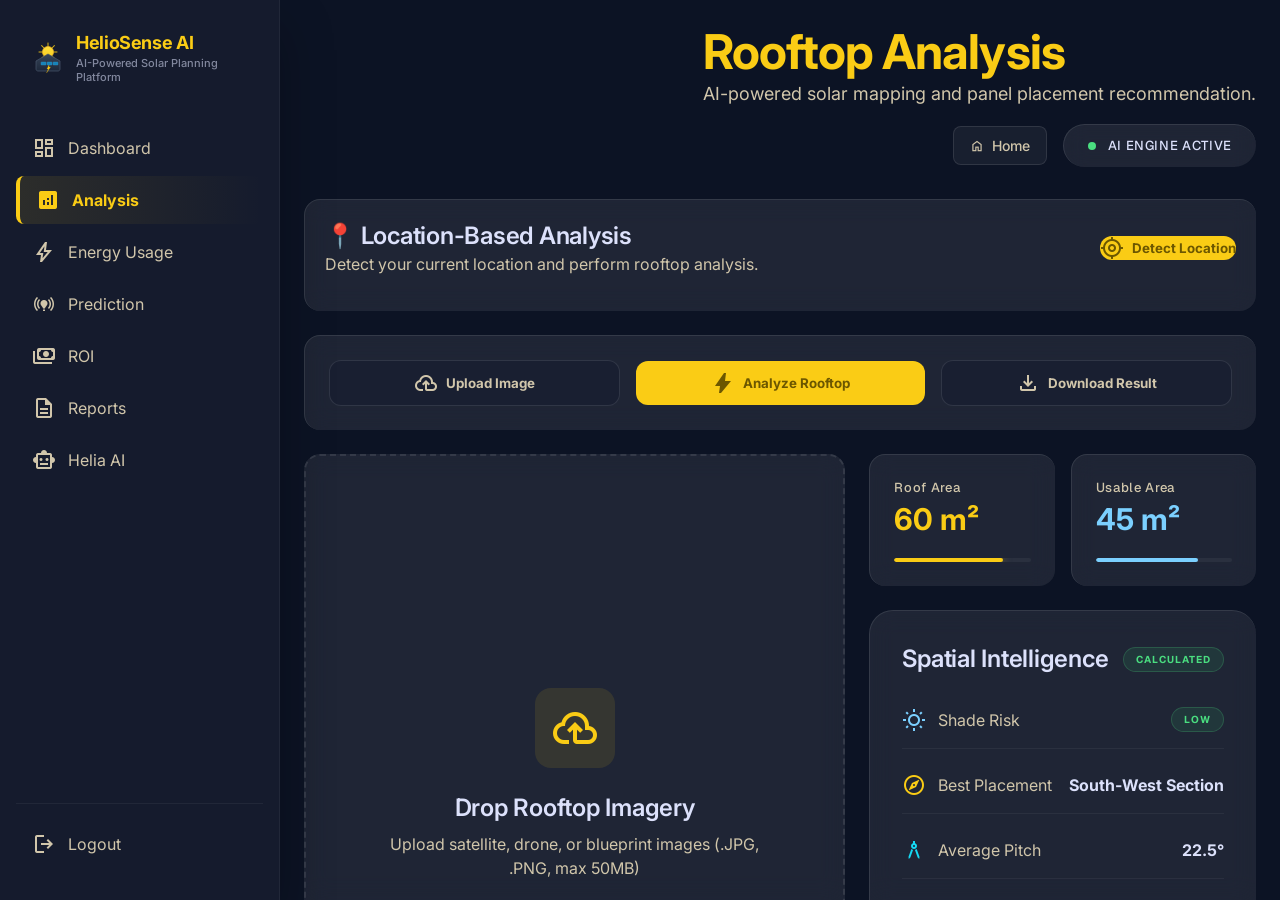
==== Front end final/analysis.html @ b8f33eeb "Fresh deployment" ====
<!DOCTYPE html>
<html lang="en">
<head>
<meta charset="utf-8"/>
<meta name="viewport" content="width=device-width, initial-scale=1.0"/>
<title>Analysis | HelioSense AI</title>
<link href="https://fonts.googleapis.com/css2?family=Inter:wght@400;500;600;700&family=Geist:wght@400;500&display=swap" rel="stylesheet"/>
<link href="https://fonts.googleapis.com/css2?family=Material+Symbols+Outlined:wght,FILL@100..700,0..1&display=swap" rel="stylesheet"/>
<link rel="stylesheet" href="css/style.css"/>
</head>
<body class="app-body">

<aside class="sidebar">
<a class="logo logo--sm sidebar__brand" href="/" style="margin-bottom:40px;padding:0 16px">
<img class="logo__icon" src="assets/logo.svg" alt="" width="32" height="32"/>
<div class="logo__text">
<span class="logo__title">HelioSense AI</span>
<span class="logo__tagline">AI-Powered Solar Planning Platform</span>
</div>
</a>
<nav class="sidebar__nav">
<a class="nav-item" href="/dashboard">
<span class="material-symbols-outlined">dashboard</span>
Dashboard
</a>
<a class="nav-item nav-item--active" href="/analysis">
<span class="material-symbols-outlined icon-filled">analytics</span>
Analysis
</a>
<a class="nav-item" href="/energy">
<span class="material-symbols-outlined">bolt</span>
Energy Usage
</a>
<a class="nav-item" href="/prediction">
<span class="material-symbols-outlined">online_prediction</span>
Prediction
</a>
<a class="nav-item" href="/roi">
<span class="material-symbols-outlined">payments</span>
ROI
</a>
<a class="nav-item" href="/reports">
<span class="material-symbols-outlined">description</span>
Reports
</a>
<a class="nav-item" href="/chatbot">
<span class="material-symbols-outlined">smart_toy</span>
Helia AI
</a>
</nav>
<div class="sidebar__footer">
<a class="nav-item" href="/login">
<span class="material-symbols-outlined">logout</span>
Logout
</a>
</div>
</aside>

<div class="app-main">
<main class="page-content page-content--no-header">
<header class="page-header">
<div>
<h2 class="text-display text-accent">Rooftop Analysis</h2>
<p class="text-body-lg text-muted">AI-powered solar mapping and panel placement recommendation.</p>
</div>
<div class="page-header__actions">
<a class="btn-home" href="/">
<span class="material-symbols-outlined icon-sm">home</span>
Home
</a>
<div class="live-badge glass-panel">
<span class="status-dot"></span>
<span class="text-label text-uppercase">AI Engine Active</span>
</div>
</div>
</header>
<div class="card glass-panel mb-6" style="padding:20px;">
    <div class="flex justify-between items-center">
        <div>
            <h3 class="text-headline">📍 Location-Based Analysis</h3>
            <p class="text-muted">
                Detect your current location and perform rooftop analysis.
            </p>
        </div>

        <button class="btn btn--primary" onclick="getLocation()">
            <span class="material-symbols-outlined">my_location</span>
            Detect Location
        </button>
    </div>

    <div id="locationResult" style="margin-top:15px;"></div>
</div>
<section class="action-bar glass-panel mb-6">
<button class="btn btn--outline btn--md flex-1" id="upload-btn" type="button">
<span class="material-symbols-outlined">cloud_upload</span>
Upload Image
</button>
<button class="btn btn--primary btn--md flex-1 solar-glow" id="analyze-btn" type="button">
<span class="material-symbols-outlined icon-filled">bolt</span>
Analyze Rooftop
</button>
<button class="btn btn--outline btn--md flex-1" id="download-btn" type="button">
<span class="material-symbols-outlined">download</span>
Download Result
</button>
<input class="hidden" id="file-input" type="file" accept="image/*"/>
</section>

<div class="analysis-layout">
<div class="flex flex-col gap-6">
<div class="drop-zone glass-panel flex-1" id="drop-zone">
<div class="drop-zone__overlay"></div>
<div class="relative z-10 flex flex-col items-center text-center">
<div class="upload-icon">
<span class="material-symbols-outlined" style="font-size:48px">cloud_upload</span>
</div>
<h3 class="text-headline mb-2">Drop Rooftop Imagery</h3>
<p class="text-muted mb-8 max-w-sm">Upload satellite, drone, or blueprint images (.JPG, .PNG, max 50MB)</p>
<p class="text-muted text-sm" id="file-name">No file selected</p>
</div>
<div class="drop-zone__line"></div>
</div>
</div>

<div class="flex flex-col gap-6">
<div class="grid-2">
<div class="card glass-panel">
<p class="text-label text-muted mb-1">Roof Area</p>
<h4 class="text-3xl text-bold text-accent">60 m²</h4>
<div class="progress progress--thin mt-4"><div class="progress__fill progress__fill--accent w-80"></div></div>
</div>
<div class="card glass-panel">
<p class="text-label text-muted mb-1">Usable Area</p>
<h4 class="text-3xl text-bold text-secondary">45 m²</h4>
<div class="progress progress--thin mt-4"><div class="progress__fill progress__fill--secondary w-75"></div></div>
</div>
</div>

<div class="card card--lg glass-panel flex-1">
<div class="flex justify-between items-center mb-8">
<h3 class="text-headline">Spatial Intelligence</h3>
<span class="badge badge--success">Calculated</span>
</div>
<div class="space-y-6">
<div class="detail-row">
<div class="detail-row__left"><span class="material-symbols-outlined text-secondary">wb_sunny</span> Shade Risk</div>
<span class="badge badge--success">LOW</span>
</div>
<div class="detail-row">
<div class="detail-row__left"><span class="material-symbols-outlined text-accent">explore</span> Best Placement</div>
<span class="text-bold">South-West Section</span>
</div>
<div class="detail-row">
<div class="detail-row__left"><span class="material-symbols-outlined text-tertiary-bright">architecture</span> Average Pitch</div>
<span class="text-bold">22.5°</span>
</div>
<div class="detail-row">
<div class="detail-row__left"><span class="material-symbols-outlined text-error">warning</span> Obstructions</div>
<span class="text-bold">2 (Vents)</span>
</div>
</div>
<div class="heatmap mt-8">
<img alt="Rooftop heatmap" src="https://lh3.googleusercontent.com/aida-public/[base64]"/>
<div class="map-gradient absolute inset-0"></div>
<div class="heatmap__label">
<span class="material-symbols-outlined text-accent icon-sm icon-filled">location_on</span>
<span class="text-label text-white">Heatmap View</span>
</div>
</div>
</div>
</div>
</div>

<footer class="app-footer mt-12">
<div class="footer-inner" style="justify-content:flex-start;padding-left:0">
<p class="text-label text-muted">© 2024 HelioSense AI — Final Year Project</p>
</div>
</footer>
</main>
</div>

<script>
(function () {
  var dropZone = document.getElementById('drop-zone');
  var fileInput = document.getElementById('file-input');
  var fileName = document.getElementById('file-name');
  var analyzeBtn = document.getElementById('analyze-btn');
  var downloadBtn = document.getElementById('download-btn');

  function handleFile(file) {
    if (file) fileName.textContent = file.name;
  }

  document.getElementById('upload-btn').addEventListener('click', function () { fileInput.click(); });
  fileInput.addEventListener('change', function (e) { handleFile(e.target.files[0]); });
  dropZone.addEventListener('click', function () { fileInput.click(); });
  dropZone.addEventListener('dragover', function (e) {
    e.preventDefault();
    dropZone.classList.add('drop-zone--active');
  });
  dropZone.addEventListener('dragleave', function () { dropZone.classList.remove('drop-zone--active'); });
  dropZone.addEventListener('drop', function (e) {
    e.preventDefault();
    dropZone.classList.remove('drop-zone--active');
    if (e.dataTransfer.files[0]) {
      fileInput.files = e.dataTransfer.files;
      handleFile(e.dataTransfer.files[0]);
    }
  });

  analyzeBtn.addEventListener('click', function () {
    var orig = analyzeBtn.innerHTML;
    analyzeBtn.innerHTML = '<span class="material-symbols-outlined animate-spin">progress_activity</span> Processing...';
    analyzeBtn.disabled = true;
    setTimeout(function () {
      analyzeBtn.innerHTML = orig;
      analyzeBtn.disabled = false;
    }, 2000);
  });

  downloadBtn.addEventListener('click', function () {
    var content = 'HelioSense AI — Rooftop Analysis Result\n\nRoof Area: 60 m²\nUsable Area: 45 m²\nShade Risk: LOW\nBest Placement: South-West\nAverage Pitch: 22.5°\nObstructions: 2 (Vents)\nSuitability Score: 88%';
    var a = document.createElement('a');
    a.href = URL.createObjectURL(new Blob([content], { type: 'text/plain' }));
    a.download = 'heliosense-analysis-result.txt';
    a.click();
  });
window.getLocation = function () {

    if (navigator.geolocation) {

        navigator.geolocation.getCurrentPosition(

            function (position) {

                document.getElementById("locationResult").innerHTML = `
                    <div class="glass-panel" style="padding:15px;">
                        <strong>Location Detected</strong><br><br>

                        Latitude:
                        ${position.coords.latitude}<br>

                        Longitude:
                        ${position.coords.longitude}<br><br>

                        ✅ Ready for Rooftop Analysis
                    </div>
                `;

            },

            function () {

                document.getElementById("locationResult").innerHTML = `
                    <div class="glass-panel" style="padding:15px;">
                        ❌ Location permission denied.
                    </div>
                `;

            }

        );

    } else {

        alert("Geolocation is not supported by this browser.");

    }

};
})();
</script>
</body>
</html>
---- Front end final/css/style.css ----
/* ============================================
   Heliosense AI — Global Styles
   ============================================ */

*, *::before, *::after {
  box-sizing: border-box;
  margin: 0;
  padding: 0;
}

:root {
  --color-primary: #ffecb9;
  --color-primary-container: #facc15;
  --color-on-primary: #3c2f00;
  --color-on-primary-container: #6c5700;

  --color-secondary: #7bd0ff;
  --color-secondary-container: #00a6e0;
  --color-on-secondary: #00354a;

  --color-tertiary: #c7f5ff;
  --color-tertiary-container: #33e4ff;
  --color-tertiary-fixed-dim: #15daf4;
  --color-on-tertiary: #00363e;

  --color-background: #0c1324;
  --color-surface: #0c1324;
  --color-surface-dim: #0c1324;
  --color-surface-container-low: #151b2d;
  --color-surface-container: #191f31;
  --color-surface-container-high: #23293c;
  --color-surface-container-highest: #2e3447;
  --color-surface-container-lowest: #070d1f;

  --color-on-surface: #dce1fb;
  --color-on-surface-variant: #d1c6ab;
  --color-on-background: #dce1fb;

  --color-error: #ffb4ab;
  --color-green: #4ade80;

  --gutter: 24px;
  --container-max: 1440px;
  --margin-mobile: 16px;
  --stack-sm: 8px;
  --stack-md: 16px;
  --stack-lg: 32px;

  --sidebar-width: 280px;
  --header-height: 80px;

  --font-sans: 'Inter', sans-serif;
  --font-mono: 'Geist', sans-serif;

  --radius-sm: 0.5rem;
  --radius-md: 0.75rem;
  --radius-lg: 1rem;
  --radius-xl: 1.5rem;
  --radius-full: 9999px;

  --transition: 0.2s ease;
}

html {
  scroll-behavior: smooth;
}

body {
  background-color: #020617;
  color: var(--color-on-surface);
  font-family: var(--font-sans);
  font-size: 16px;
  line-height: 1.5;
  overflow-x: hidden;
}

body.app-body {
  overflow: hidden;
  height: 100vh;
  display: flex;
}

::selection {
  background: var(--color-primary-container);
  color: var(--color-on-primary-container);
}

::-webkit-scrollbar { width: 6px; }
::-webkit-scrollbar-track { background: transparent; }
::-webkit-scrollbar-thumb {
  background: rgba(255, 255, 255, 0.1);
  border-radius: 10px;
}

img {
  max-width: 100%;
  display: block;
}

a {
  color: inherit;
  text-decoration: none;
}

button, input {
  font-family: inherit;
  border: none;
  outline: none;
}

ul { list-style: none; }

/* ---- Typography ---- */

.text-display {
  font-size: 32px;
  line-height: 40px;
  letter-spacing: -0.02em;
  font-weight: 700;
}

.text-headline {
  font-size: 24px;
  line-height: 32px;
  letter-spacing: -0.01em;
  font-weight: 600;
}

.text-body-lg {
  font-size: 18px;
  line-height: 28px;
  font-weight: 400;
}

.text-body {
  font-size: 16px;
  line-height: 24px;
  font-weight: 400;
}

.text-label {
  font-family: var(--font-mono);
  font-size: 13px;
  line-height: 18px;
  letter-spacing: 0.05em;
  font-weight: 500;
}

.text-mono {
  font-family: var(--font-mono);
  font-size: 14px;
  line-height: 20px;
}

.text-stat {
  font-size: 32px;
  font-weight: 700;
}

.text-muted { color: var(--color-on-surface-variant); }
.text-primary { color: var(--color-primary); }
.text-accent { color: var(--color-primary-container); }
.text-secondary { color: var(--color-secondary); }
.text-tertiary { color: var(--color-tertiary); }
.text-tertiary-bright { color: var(--color-tertiary-fixed-dim); }
.text-error { color: var(--color-error); }
.text-green { color: var(--color-green); }
.text-white { color: #fff; }

.text-uppercase { text-transform: uppercase; }
.text-center { text-align: center; }
.text-bold { font-weight: 700; }
.text-semibold { font-weight: 600; }
.text-italic { font-style: italic; }

@media (min-width: 768px) {
  .text-display {
    font-size: 48px;
    line-height: 56px;
  }
}

/* ---- Layout ---- */

.container {
  max-width: var(--container-max);
  margin: 0 auto;
  padding-left: var(--gutter);
  padding-right: var(--gutter);
}

.section-padding {
  padding-top: 96px;
  padding-bottom: 96px;
}

.flex { display: flex; }
.flex-col { flex-direction: column; }
.flex-wrap { flex-wrap: wrap; }
.flex-1 { flex: 1; }
.flex-shrink-0 { flex-shrink: 0; }
.items-center { align-items: center; }
.items-end { align-items: flex-end; }
.items-start { align-items: flex-start; }
.justify-center { justify-content: center; }
.justify-between { justify-content: space-between; }
.gap-1 { gap: 4px; }
.gap-2 { gap: 8px; }
.gap-3 { gap: 12px; }
.gap-4 { gap: 16px; }
.gap-6 { gap: 24px; }
.gap-8 { gap: 32px; }

.grid { display: grid; }
.grid-12 {
  display: grid;
  grid-template-columns: repeat(12, 1fr);
  gap: 24px;
}

.col-12 { grid-column: span 12; }
.col-4 { grid-column: span 4; }
.col-8 { grid-column: span 8; }

.stats-grid {
  display: grid;
  grid-template-columns: 1fr;
  gap: var(--gutter);
}

.bento-grid {
  display: grid;
  grid-template-columns: 1fr;
  gap: 24px;
}

.bento-grid--features {
  height: auto;
}

@media (min-width: 768px) {
  .stats-grid { grid-template-columns: repeat(2, 1fr); }
  .bento-grid--features { grid-template-columns: repeat(12, 1fr); height: 600px; }
  .bento-span-8 { grid-column: span 8; }
  .bento-span-4 { grid-column: span 4; }
  .steps-grid { grid-template-columns: repeat(3, 1fr); }
  .benefits-grid { grid-template-columns: repeat(2, 1fr); }
  .hero-grid { grid-template-columns: repeat(2, 1fr); }
  .nav-links { display: flex; }
  .btn-login { display: block; }
  .footer-inner { flex-direction: row; }
  .footer-brand { align-items: flex-start; text-align: left; }
  .footer-social { justify-content: flex-end; }
  .footer-copy { text-align: right; }
  .hero-actions { flex-direction: row; }
  .cta-actions { flex-direction: row; }
  .page-header { flex-direction: row; align-items: flex-end; }
  .report-card { flex-direction: row; align-items: center; }
  .report-actions { width: auto; }
  .featured-grid { grid-template-columns: repeat(3, 1fr); }
  .featured-main { grid-column: span 2; }
  .chart-row { flex-direction: row; }
  .prediction-header { flex-direction: row; align-items: center; }
}

@media (min-width: 1024px) {
  .stats-grid { grid-template-columns: repeat(4, 1fr); }
  .col-lg-7 { grid-column: span 7; }
  .col-lg-5 { grid-column: span 5; }
  .col-lg-8 { grid-column: span 8; }
  .col-lg-4 { grid-column: span 4; }
  .dashboard-bento { grid-template-columns: repeat(3, 1fr); }
  .dashboard-chart { grid-column: span 2; }
  .prediction-col-4 { grid-column: span 4; }
  .prediction-col-8 { grid-column: span 8; }
}

.hidden-mobile { display: none; }
@media (min-width: 768px) {
  .hidden-mobile { display: flex; }
  .hidden-desktop { display: none; }
}

/* ---- Glass & Effects ---- */

.glass-card {
  background: rgba(255, 255, 255, 0.08);
  backdrop-filter: blur(12px);
  -webkit-backdrop-filter: blur(12px);
  border: 1px solid rgba(255, 255, 255, 0.08);
  border-top-color: rgba(255, 255, 255, 0.12);
  border-left-color: rgba(255, 255, 255, 0.12);
  box-shadow: 0 24px 64px rgba(0, 0, 0, 0.16);
  border-radius: 18px;
}

.glass-card--light {
  background: rgba(255, 255, 255, 0.04);
}

.glass-card--hover:hover {
  background: rgba(255, 255, 255, 0.12);
  border-color: rgba(250, 204, 21, 0.3);
  transform: translateY(-2px);
}

.glass-panel {
  background: rgba(255, 255, 255, 0.08);
  backdrop-filter: blur(12px);
  -webkit-backdrop-filter: blur(12px);
  border-top: 1px solid rgba(255, 255, 255, 0.1);
  border-left: 1px solid rgba(255, 255, 255, 0.1);
}

.solar-glow:hover,
.solar-shimmer:hover {
  box-shadow: 0 0 25px rgba(250, 204, 21, 0.3);
}

.bg-mesh {
  background:
    radial-gradient(circle at 50% -20%, rgba(250, 204, 21, 0.15) 0%, transparent 50%),
    radial-gradient(circle at 0% 100%, rgba(0, 166, 224, 0.1) 0%, transparent 40%);
}

.map-gradient {
  background: linear-gradient(to top, var(--color-surface) 0%, transparent 100%);
}

.shimmer::after {
  content: '';
  position: absolute;
  top: -50%;
  left: -50%;
  width: 200%;
  height: 200%;
  background: linear-gradient(45deg, transparent, rgba(255,255,255,0.05), transparent);
  transform: rotate(45deg);
  animation: shimmer 4s infinite linear;
}

.shimmer-bg {
  background: linear-gradient(90deg, transparent, rgba(255,255,255,0.05), transparent);
  background-size: 200% 100%;
  animation: diagonal-shimmer 3s infinite linear;
}

.glow-blob {
  position: absolute;
  border-radius: 50%;
  filter: blur(100px);
  pointer-events: none;
}

/* ---- Icons ---- */

.material-symbols-outlined {
  font-variation-settings: 'FILL' 0, 'wght' 400, 'GRAD' 0, 'opsz' 24;
  vertical-align: middle;
}

.icon-filled {
  font-variation-settings: 'FILL' 1, 'wght' 400, 'GRAD' 0, 'opsz' 24;
}

.icon-sm { font-size: 14px; }
.icon-md { font-size: 20px; }
.icon-lg { font-size: 36px; }
.icon-xl { font-size: 48px; }

/* ---- Buttons ---- */

.btn {
  display: inline-flex;
  align-items: center;
  justify-content: center;
  gap: 8px;
  font-weight: 700;
  border-radius: var(--radius-md);
  cursor: pointer;
  transition: transform var(--transition), background var(--transition), opacity var(--transition);
}

.btn:active { transform: scale(0.95); }
.btn:hover { transform: scale(1.05); }

.btn--primary {
  background: var(--color-primary-container);
  color: var(--color-on-primary-container);
}

.btn--primary-dark {
  background: var(--color-primary-container);
  color: var(--color-on-primary);
}

.btn--ghost {
  background: transparent;
  color: var(--color-on-surface);
  border: 1px solid rgba(255, 255, 255, 0.1);
}

.btn--ghost:hover {
  background: rgba(255, 255, 255, 0.1);
  transform: none;
}

.btn--outline {
  background: var(--color-surface-container);
  color: var(--color-on-surface-variant);
  border: 1px solid rgba(255, 255, 255, 0.1);
}

.btn--outline:hover {
  background: rgba(255, 255, 255, 0.05);
  transform: none;
}

.btn--sm { padding: 8px 16px; font-size: 14px; border-radius: var(--radius-sm); }
.btn--md { padding: 10px 24px; }
.btn--lg { padding: 16px 32px; border-radius: var(--radius-md); }
.btn--xl { padding: 20px 40px; border-radius: var(--radius-lg); font-size: 18px; }
.btn--pill { border-radius: var(--radius-full); }
.btn--full { width: 100%; }
.btn--round { border-radius: var(--radius-full); padding: 12px; }

.btn--glass {
  background: rgba(255, 255, 255, 0.1);
  color: var(--color-on-surface);
  border: 1px solid rgba(255, 255, 255, 0.1);
}

.btn--glass:hover {
  background: rgba(255, 255, 255, 0.2);
  transform: none;
}

.btn--dashed {
  border: 1px dashed rgba(255, 255, 255, 0.2);
  color: var(--color-on-surface-variant);
  background: transparent;
}

.btn--dashed:hover {
  border-color: var(--color-primary-container);
  color: var(--color-primary-container);
  transform: none;
}

.btn--icon {
  background: rgba(12, 19, 36, 0.8);
  backdrop-filter: blur(12px);
  color: var(--color-on-surface);
  padding: 12px;
  border-radius: var(--radius-full);
}

.btn--icon:hover { background: rgba(255, 255, 255, 0.1); transform: none; }

/* ---- Forms ---- */

.form-input {
  width: 100%;
  background: transparent;
  border: none;
  color: var(--color-on-surface);
  padding: 12px 16px;
}

.form-input::placeholder { color: var(--color-on-surface-variant); }

.form-field {
  display: flex;
  flex-direction: column;
  gap: 8px;
}

.form-group {
  background: var(--color-surface-container-highest);
  border: 1px solid rgba(255, 255, 255, 0.1);
  border-radius: var(--radius-lg);
  padding: 8px;
  display: flex;
  align-items: center;
  gap: 8px;
}

.form-group--focus {
  border-color: rgba(250, 204, 21, 0.5);
  background: rgba(255, 255, 255, 0.1);
}

.search-bar {
  display: flex;
  align-items: center;
  gap: 16px;
}

.search-input {
  background: transparent;
  border: none;
  color: var(--color-on-surface);
  width: 256px;
}

.search-input::placeholder { color: rgba(209, 198, 171, 0.5); }

.search-box {
  position: relative;
}

.search-box .material-symbols-outlined {
  position: absolute;
  left: 12px;
  top: 50%;
  transform: translateY(-50%);
  color: var(--color-on-surface-variant);
}

.search-box .form-input {
  background: var(--color-surface-container);
  border: 1px solid rgba(255, 255, 255, 0.1);
  border-radius: var(--radius-md);
  padding: 8px 16px 8px 40px;
}

.search-box .form-input:focus {
  border-color: var(--color-primary-container);
}

.search-pill {
  display: flex;
  align-items: center;
  background: rgba(255, 255, 255, 0.05);
  border: 1px solid rgba(255, 255, 255, 0.1);
  border-radius: var(--radius-full);
  padding: 8px 16px;
  width: 256px;
}

.search-pill .form-input { padding: 0; }

/* ---- Badges ---- */

.badge {
  display: inline-block;
  padding: 2px 8px;
  border-radius: 4px;
  font-family: var(--font-mono);
  font-size: 13px;
}

.badge--accent {
  background: rgba(250, 204, 21, 0.1);
  color: var(--color-primary-container);
}

.badge--secondary {
  background: rgba(123, 208, 255, 0.1);
  color: var(--color-secondary);
}

.badge--success {
  background: rgba(74, 222, 128, 0.1);
  color: var(--color-green);
  border: 1px solid rgba(74, 222, 128, 0.2);
  font-size: 10px;
  text-transform: uppercase;
  font-weight: 700;
  letter-spacing: 0.1em;
  padding: 4px 12px;
  border-radius: var(--radius-full);
}

.badge--warning {
  background: rgba(250, 204, 21, 0.1);
  color: var(--color-primary-container);
  border: 1px solid rgba(250, 204, 21, 0.2);
  font-size: 10px;
  text-transform: uppercase;
  font-weight: 700;
  letter-spacing: 0.1em;
  padding: 4px 12px;
  border-radius: var(--radius-full);
}

.badge--info {
  background: rgba(59, 130, 246, 0.1);
  color: #60a5fa;
  border: 1px solid rgba(59, 130, 246, 0.2);
  font-size: 10px;
  text-transform: uppercase;
  font-weight: 700;
  letter-spacing: 0.1em;
  padding: 4px 12px;
  border-radius: var(--radius-full);
}

.badge--pill {
  display: inline-flex;
  align-items: center;
  gap: 8px;
  padding: 4px 12px;
  border-radius: var(--radius-full);
  background: rgba(250, 204, 21, 0.1);
  border: 1px solid rgba(250, 204, 21, 0.2);
  color: var(--color-primary-container);
  font-size: 13px;
}

.badge--live {
  display: inline-flex;
  align-items: center;
  gap: 8px;
  padding: 8px 16px;
  border-radius: var(--radius-full);
}

.status-dot {
  width: 8px;
  height: 8px;
  border-radius: 50%;
  background: var(--color-green);
  animation: pulse 2s infinite;
}

.status-dot--sm { width: 6px; height: 6px; }

/* ---- Progress ---- */

.progress {
  width: 100%;
  height: 6px;
  background: rgba(255, 255, 255, 0.05);
  border-radius: var(--radius-full);
  overflow: hidden;
}

.progress--thin { height: 4px; }

.progress__fill {
  height: 100%;
  border-radius: var(--radius-full);
}

.progress__fill--accent {
  background: var(--color-primary-container);
  box-shadow: 0 0 8px rgba(250, 204, 21, 0.5);
}

.progress__fill--secondary { background: var(--color-secondary); }
.progress__fill--green { background: var(--color-green); }

/* ---- Cards ---- */

.card {
  border-radius: var(--radius-lg);
  padding: 24px;
}

.card--lg { border-radius: var(--radius-xl); padding: 32px; }
.card--xl { border-radius: var(--radius-xl); padding: 40px; }

.stat-card__icon {
  width: 48px;
  height: 48px;
  border-radius: var(--radius-md);
  display: flex;
  align-items: center;
  justify-content: center;
}

.stat-card__icon--accent { background: rgba(250, 204, 21, 0.1); color: var(--color-primary-container); }
.stat-card__icon--secondary { background: rgba(123, 208, 255, 0.1); color: var(--color-secondary); }
.stat-card__icon--tertiary { background: rgba(51, 228, 255, 0.1); color: var(--color-tertiary-container); }
.stat-card__icon--green { background: rgba(74, 222, 128, 0.1); color: var(--color-green); }

.feature-icon {
  width: 56px;
  height: 56px;
  border-radius: var(--radius-lg);
  display: flex;
  align-items: center;
  justify-content: center;
  margin-bottom: 32px;
}

.feature-icon--accent { background: rgba(250, 204, 21, 0.1); color: var(--color-primary-container); }
.feature-icon--secondary { background: rgba(0, 166, 224, 0.2); color: var(--color-secondary); }
.feature-icon--tertiary { background: rgba(51, 228, 255, 0.1); color: var(--color-tertiary-fixed-dim); }

/* ---- Site Header (Landing) ---- */

.site-header {
  position: fixed;
  top: 0;
  left: 0;
  right: 0;
  z-index: 50;
  height: var(--header-height);
  background: rgba(12, 19, 36, 0.8);
  backdrop-filter: blur(24px);
  -webkit-backdrop-filter: blur(24px);
  border-bottom: 1px solid rgba(255, 255, 255, 0.1);
  box-shadow: 0 1px 3px rgba(0, 0, 0, 0.1);
  transition: background 0.3s, backdrop-filter 0.3s;
}

.site-header--scrolled {
  background: rgba(12, 19, 36, 0.95);
  backdrop-filter: blur(40px);
}

.site-nav {
  display: flex;
  justify-content: space-between;
  align-items: center;
  height: 100%;
  max-width: var(--container-max);
  margin: 0 auto;
  padding: 0 var(--gutter);
}

.nav-brand {
  color: var(--color-primary-container);
  font-weight: 700;
}

.nav-links {
  display: none;
  gap: 24px;
}

.nav-link {
  color: var(--color-on-surface-variant);
  transition: color var(--transition);
}

.nav-link:hover { color: var(--color-on-surface); }

.nav-link--active {
  color: var(--color-primary-container);
  border-bottom: 2px solid var(--color-primary-container);
  padding-bottom: 4px;
}

.nav-actions {
  display: flex;
  align-items: center;
  gap: 16px;
}

.btn-login {
  display: none;
  color: var(--color-on-surface-variant);
  background: none;
  padding: 8px 16px;
  cursor: pointer;
}

.btn-login:hover { color: var(--color-on-surface); }

/* ---- Hero ---- */

.hero {
  position: relative;
  padding: 128px var(--gutter) 80px;
}

@media (min-width: 768px) {
  .hero { padding: 192px var(--gutter) 128px; }
}

.hero-grid {
  display: grid;
  gap: 64px;
  align-items: center;
  max-width: var(--container-max);
  width: 100%;
  margin: 0 auto;
}

.hero-grid > * {
  min-width: 0;
}

.hero-image-wrap {
  position: relative;
}

.hero-image-card {
  border-radius: var(--radius-xl);
  padding: 8px;
  overflow: hidden;
  box-shadow: 0 25px 50px rgba(0, 0, 0, 0.25);
  position: relative;
  z-index: 10;
}

.hero-image-card img {
  width: 100%;
  border-radius: var(--radius-lg);
  object-fit: cover;
}

.hero-metric {
  position: absolute;
  bottom: 24px;
  left: 24px;
  right: 24px;
  max-width: 288px;
  padding: 24px;
  border-radius: var(--radius-lg);
}

@media (min-width: 768px) {
  .hero-metric {
    bottom: 48px;
    left: -48px;
    right: auto;
  }
}

.avatar-stack {
  display: flex;
  margin-left: -12px;
}

.avatar-stack img {
  width: 40px;
  height: 40px;
  border-radius: 50%;
  border: 2px solid var(--color-background);
  margin-left: -12px;
}

/* ---- Features Bento ---- */

.feature-card {
  display: flex;
  flex-direction: column;
  justify-content: space-between;
  overflow: hidden;
  position: relative;
  border-radius: var(--radius-xl);
  padding: 40px;
}

.feature-card__glow {
  position: absolute;
  top: 0;
  right: 0;
  width: 256px;
  height: 256px;
  background: rgba(250, 204, 21, 0.05);
  filter: blur(48px);
  transition: background 0.3s;
}

.feature-card:hover .feature-card__glow {
  background: rgba(250, 204, 21, 0.1);
}

.mini-stats {
  display: grid;
  grid-template-columns: repeat(3, 1fr);
  gap: 16px;
  margin-top: 32px;
}

.mini-stat {
  padding: 16px;
  border-radius: var(--radius-md);
  border-color: rgba(255, 255, 255, 0.05);
}

.chart-mini {
  display: flex;
  align-items: flex-end;
  gap: 4px;
  height: 96px;
}

.chart-mini__bar {
  flex: 1;
  border-radius: 2px 2px 0 0;
  background: rgba(250, 204, 21, 0.2);
}

.chart-mini__bar:nth-child(2) { height: 50%; background: rgba(250, 204, 21, 0.4); }
.chart-mini__bar:nth-child(3) { height: 75%; background: rgba(250, 204, 21, 0.6); }
.chart-mini__bar:nth-child(4) { height: 100%; background: var(--color-primary-container); animation: pulse 2s infinite; }
.chart-mini__bar:nth-child(5) { height: 66%; background: rgba(250, 204, 21, 0.7); }
.chart-mini__bar:nth-child(6) { height: 33%; background: rgba(250, 204, 21, 0.3); }
.chart-mini__bar:nth-child(1) { height: 25%; }

/* ---- Steps ---- */

.steps-section {
  background: rgba(7, 13, 31, 0.5);
  position: relative;
}

.steps-grid {
  display: grid;
  gap: 48px;
  position: relative;
}

.step-card { text-align: center; position: relative; z-index: 10; }

.step-icon {
  width: 80px;
  height: 80px;
  background: var(--color-surface-container-high);
  border-radius: var(--radius-xl);
  display: flex;
  align-items: center;
  justify-content: center;
  margin: 0 auto 32px;
  border: 1px solid rgba(255, 255, 255, 0.1);
  box-shadow: 0 20px 25px rgba(0, 0, 0, 0.15);
  transition: border-color 0.3s;
}

.step-icon--accent:hover { border-color: rgba(250, 204, 21, 0.5); }
.step-icon--secondary:hover { border-color: rgba(123, 208, 255, 0.5); }
.step-icon--tertiary:hover { border-color: rgba(199, 245, 255, 0.5); }

.cta-card {
  margin-top: 80px;
  padding: 48px;
  border-radius: var(--radius-xl);
  text-align: center;
  max-width: 896px;
  margin-left: auto;
  margin-right: auto;
  position: relative;
  overflow: hidden;
}

/* ---- Benefits ---- */

.benefits-grid {
  display: grid;
  gap: 64px;
  align-items: center;
}

.benefit-item {
  display: flex;
  gap: 24px;
}

.benefit-icon {
  flex-shrink: 0;
  width: 48px;
  height: 48px;
  border-radius: var(--radius-md);
  display: flex;
  align-items: center;
  justify-content: center;
}

.benefit-icon--accent { background: rgba(250, 204, 21, 0.1); color: var(--color-primary-container); }
.benefit-icon--secondary { background: rgba(0, 166, 224, 0.1); color: var(--color-secondary); }
.benefit-icon--tertiary { background: rgba(51, 228, 255, 0.1); color: var(--color-tertiary); }

.testimonial-wrap {
  position: relative;
}

.testimonial-frame {
  aspect-ratio: 1;
  border-radius: 4rem;
  padding: 16px;
  transform: rotate(3deg);
  position: relative;
  z-index: 10;
  overflow: hidden;
}

.testimonial-frame img {
  width: 100%;
  height: 100%;
  object-fit: cover;
  border-radius: 3.5rem;
  transform: rotate(-3deg);
  transition: transform 0.7s;
}

.testimonial-frame:hover img { transform: rotate(-3deg) scale(1.1); }

.testimonial-overlay {
  position: absolute;
  inset: 0;
  background: linear-gradient(to top, rgba(12, 19, 36, 0.8), transparent);
}

.testimonial-quote {
  position: absolute;
  bottom: 48px;
  left: 48px;
  right: 48px;
  padding: 24px;
  border-radius: var(--radius-lg);
}

.testimonial-glow {
  position: absolute;
  top: 50%;
  left: 50%;
  transform: translate(-50%, -50%);
  width: 100%;
  height: 100%;
  background: rgba(250, 204, 21, 0.1);
  filter: blur(120px);
  border-radius: 50%;
  z-index: -1;
}

/* ---- Final CTA ---- */

.final-cta {
  border-radius: 3rem;
  padding: 48px;
  text-align: center;
  position: relative;
  overflow: hidden;
}

@media (min-width: 768px) {
  .final-cta { padding: 96px; }
}

.final-cta__bg {
  position: absolute;
  inset: 0;
  opacity: 0.1;
  pointer-events: none;
  background: radial-gradient(circle at top right, #facc15 0%, transparent 50%);
}

.cta-actions {
  display: flex;
  flex-direction: column;
  gap: 24px;
  justify-content: center;
}

/* ---- Footer ---- */

.site-footer,
.app-footer {
  background: var(--color-surface-container-lowest);
  border-top: 1px solid rgba(255, 255, 255, 0.05);
  padding: 48px 0;
}

.footer-inner {
  display: flex;
  flex-direction: column;
  align-items: center;
  gap: 32px;
  max-width: var(--container-max);
  margin: 0 auto;
  padding: 0 var(--gutter);
}

.footer-brand {
  display: flex;
  flex-direction: column;
  align-items: center;
  gap: 16px;
  text-align: center;
}

.footer-links {
  display: flex;
  flex-wrap: wrap;
  justify-content: center;
  gap: 32px;
}

.footer-link {
  color: var(--color-on-surface-variant);
  font-family: var(--font-mono);
  font-size: 13px;
  transition: color var(--transition);
}

.footer-link:hover { color: var(--color-primary-container); }

.footer-social {
  display: flex;
  gap: 16px;
  justify-content: center;
}

.social-btn {
  width: 40px;
  height: 40px;
  border-radius: 50%;
  display: flex;
  align-items: center;
  justify-content: center;
  border: 1px solid rgba(255, 255, 255, 0.1);
  color: var(--color-on-surface-variant);
  transition: color var(--transition), border-color var(--transition);
  cursor: pointer;
}

.social-btn:hover {
  color: var(--color-primary-container);
  border-color: var(--color-primary-container);
}

/* ---- App Shell ---- */

.sidebar {
  position: fixed;
  left: 0;
  top: 0;
  width: var(--sidebar-width);
  height: 100%;
  background: var(--color-surface-container-low);
  border-right: 1px solid rgba(255, 255, 255, 0.05);
  box-shadow: 0 25px 50px rgba(0, 0, 0, 0.25);
  display: flex;
  flex-direction: column;
  padding: 32px 16px;
  z-index: 40;
}

.sidebar__brand {
  margin-bottom: 40px;
  padding: 0 16px;
}

.sidebar__brand p {
  margin-top: 4px;
  opacity: 0.7;
}

.sidebar__cta {
  margin-bottom: 32px;
}

.sidebar__nav {
  flex: 1;
  display: flex;
  flex-direction: column;
  gap: 4px;
  overflow-y: auto;
}

.sidebar__footer {
  margin-top: auto;
  padding-top: 16px;
  border-top: 1px solid rgba(255, 255, 255, 0.05);
}

.nav-item {
  display: flex;
  align-items: center;
  gap: 12px;
  padding: 12px 16px;
  border-radius: var(--radius-sm);
  color: var(--color-on-surface-variant);
  transition: color var(--transition), background var(--transition), transform var(--transition);
}

.nav-item:hover {
  color: var(--color-on-surface);
  background: rgba(255, 255, 255, 0.05);
}

.nav-item--active {
  background: linear-gradient(to right, rgba(250, 204, 21, 0.1), transparent);
  border-left: 4px solid var(--color-primary-container);
  color: var(--color-primary-container);
  font-weight: 700;
}

.app-main {
  flex: 1;
  margin-left: var(--sidebar-width);
  height: 100vh;
  overflow-y: auto;
  background: var(--color-surface-dim);
}

.app-header {
  position: fixed;
  top: 0;
  left: var(--sidebar-width);
  right: 0;
  z-index: 30;
  height: var(--header-height);
  background: rgba(12, 19, 36, 0.8);
  backdrop-filter: blur(24px);
  border-bottom: 1px solid rgba(255, 255, 255, 0.1);
}

.app-header__inner {
  display: flex;
  justify-content: space-between;
  align-items: center;
  height: 100%;
  max-width: var(--container-max);
  margin: 0 auto;
  padding: 0 var(--gutter);
}

.app-header__nav {
  display: none;
  gap: 32px;
  align-items: center;
}

.app-header__nav a {
  color: var(--color-on-surface-variant);
  transition: color var(--transition);
}

.app-header__nav a:hover { color: var(--color-on-surface); }

.header-divider {
  width: 1px;
  height: 24px;
  background: rgba(255, 255, 255, 0.1);
  margin: 0 8px;
}

.user-profile {
  display: flex;
  align-items: center;
  gap: 12px;
}

.user-avatar {
  width: 40px;
  height: 40px;
  border-radius: 50%;
  border: 2px solid rgba(250, 204, 21, 0.3);
  object-fit: cover;
}

.user-avatar--lg {
  width: 48px;
  height: 48px;
  border-color: var(--color-primary-container);
}

.user-role {
  font-size: 10px;
  text-transform: uppercase;
  letter-spacing: 0.1em;
  color: var(--color-on-surface-variant);
}

.page-content {
  margin-top: var(--header-height);
  padding: var(--gutter);
  max-width: var(--container-max);
  margin-left: auto;
  margin-right: auto;
}

.page-content--no-header {
  margin-top: 0;
  padding: var(--gutter);
  max-width: var(--container-max);
  margin-left: auto;
  margin-right: auto;
}

.page-header {
  display: flex;
  flex-direction: column;
  gap: 16px;
  margin-bottom: var(--stack-lg);
}

.page-eyebrow {
  color: var(--color-primary-container);
  letter-spacing: 0.2em;
  text-transform: uppercase;
  display: block;
  margin-bottom: 8px;
}

.page-actions {
  display: flex;
  gap: 16px;
  flex-wrap: wrap;
}

/* ---- Dashboard Charts ---- */

.dashboard-bento {
  display: grid;
  gap: var(--gutter);
}

.chart-card {
  height: 450px;
  display: flex;
  flex-direction: column;
  position: relative;
  overflow: hidden;
}

.chart-legend {
  display: flex;
  gap: 8px;
  align-items: center;
}

.legend-dot {
  width: 12px;
  height: 12px;
  border-radius: 50%;
}

.legend-dot--accent {
  background: var(--color-primary-container);
  box-shadow: 0 0 8px rgba(250, 204, 21, 0.4);
}

.legend-dot--secondary {
  background: var(--color-secondary);
  box-shadow: 0 0 8px rgba(123, 208, 255, 0.4);
}

.chart-bars {
  flex: 1;
  display: flex;
  align-items: flex-end;
  justify-content: space-between;
  gap: 16px;
  padding: 0 8px;
  position: relative;
}

.chart-bar-group {
  flex: 1;
  display: flex;
  flex-direction: column;
  align-items: center;
  gap: 16px;
  z-index: 0;
}

.chart-bar {
  width: 100%;
  border-radius: var(--radius-sm) var(--radius-sm) 0 0;
  cursor: pointer;
  transition: height 1s cubic-bezier(0.34, 1.56, 0.64, 1), transform 0.3s, filter 0.3s;
}

.chart-bar--accent { background: var(--color-primary-container); }
.chart-bar--forecast { background: rgba(123, 208, 255, 0.3); }

.chart-bar:hover {
  transform: scaleX(1.1);
  filter: brightness(1.2);
}

.chart-label {
  font-size: 10px;
  color: var(--color-on-surface-variant);
  font-family: var(--font-mono);
}

.forecast-path {
  stroke-dasharray: 1000;
  stroke-dashoffset: 1000;
  transition: stroke-dashoffset 2s ease-in-out;
}

.forecast-path.active { stroke-dashoffset: 0; }

.metric-fade-item {
  opacity: 0;
  transform: translateY(20px);
  transition: opacity 0.6s ease-out, transform 0.6s ease-out;
}

.metric-fade-item.active {
  opacity: 1;
  transform: translateY(0);
}

.roi-metric {
  display: flex;
  justify-content: space-between;
  align-items: flex-end;
  border-bottom: 1px solid rgba(255, 255, 255, 0.05);
  padding-bottom: 8px;
}

.roi-metric__label {
  font-size: 12px;
  text-transform: uppercase;
  color: var(--color-on-surface-variant);
}

/* ---- Map Card ---- */

.map-card {
  min-height: 400px;
  border-radius: var(--radius-xl);
  overflow: hidden;
  position: relative;
}

.map-card__bg {
  position: absolute;
  inset: 0;
  background-size: cover;
  background-position: center;
}

.map-card__overlay {
  position: absolute;
  inset: 0;
  background: linear-gradient(to top, var(--color-surface-container-lowest), transparent);
  opacity: 0.6;
}

.map-card__badge {
  position: absolute;
  top: 24px;
  left: 24px;
}

.map-card__footer {
  position: absolute;
  bottom: 24px;
  left: 24px;
  right: 24px;
  display: flex;
  justify-content: space-between;
  align-items: flex-end;
}

/* ---- Tips List ---- */

.tip-item {
  display: flex;
  gap: 16px;
  cursor: pointer;
}

.tip-icon {
  width: 40px;
  height: 40px;
  border-radius: 50%;
  flex-shrink: 0;
  display: flex;
  align-items: center;
  justify-content: center;
  transition: background 0.3s, color 0.3s;
}

.tip-icon--secondary {
  background: rgba(123, 208, 255, 0.1);
  color: var(--color-secondary);
}

.tip-item:hover .tip-icon--secondary {
  background: var(--color-secondary);
  color: var(--color-on-secondary);
}

.tip-icon--accent {
  background: rgba(250, 204, 21, 0.1);
  color: var(--color-primary-container);
}

.tip-item:hover .tip-icon--accent {
  background: var(--color-primary-container);
  color: var(--color-on-primary);
}

.tip-icon--tertiary {
  background: rgba(51, 228, 255, 0.1);
  color: var(--color-tertiary-container);
}

.tip-item:hover .tip-icon--tertiary {
  background: var(--color-tertiary-container);
  color: var(--color-on-tertiary);
}

/* ---- Analysis Page ---- */

.drop-zone {
  flex: 1;
  border-radius: var(--radius-lg);
  border: 2px dashed rgba(255, 255, 255, 0.1);
  display: flex;
  flex-direction: column;
  align-items: center;
  justify-content: center;
  padding: 48px;
  cursor: pointer;
  position: relative;
  overflow: hidden;
  transition: all 0.3s;
}

.drop-zone__overlay {
  position: absolute;
  inset: 0;
  background: rgba(250, 204, 21, 0.05);
  opacity: 0;
  transition: opacity 0.3s;
}

.drop-zone:hover .drop-zone__overlay { opacity: 1; }

.drop-zone--active {
  border-color: rgba(250, 204, 21, 0.8);
  background: rgba(250, 204, 21, 0.1);
  animation: pulse-border 2s infinite ease-in-out;
}

.drop-zone__line {
  position: absolute;
  bottom: 0;
  left: 0;
  width: 100%;
  height: 4px;
  background: linear-gradient(to right, transparent, var(--color-primary-container), transparent);
  opacity: 0.3;
}

.upload-icon {
  width: 80px;
  height: 80px;
  border-radius: var(--radius-lg);
  background: rgba(250, 204, 21, 0.1);
  color: var(--color-primary-container);
  display: flex;
  align-items: center;
  justify-content: center;
  margin-bottom: 24px;
  transition: transform 0.3s;
}

.drop-zone:hover .upload-icon { transform: scale(1.1); }

.action-bar {
  border-radius: var(--radius-lg);
  padding: 24px;
  display: flex;
  justify-content: space-between;
  align-items: center;
  flex-wrap: wrap;
  gap: 16px;
}

.source-icon {
  padding: 8px;
  background: rgba(0, 166, 224, 0.2);
  border-radius: var(--radius-sm);
  color: var(--color-secondary);
}

.detail-row {
  display: flex;
  align-items: center;
  justify-content: space-between;
  border-bottom: 1px solid rgba(255, 255, 255, 0.05);
  padding-bottom: 16px;
}

.detail-row:last-child { border-bottom: none; }

.detail-row__left {
  display: flex;
  align-items: center;
  gap: 12px;
  color: var(--color-on-surface-variant);
}

.heatmap {
  position: relative;
  border-radius: var(--radius-md);
  overflow: hidden;
  height: 160px;
  margin-top: 32px;
}

.heatmap img {
  width: 100%;
  height: 100%;
  object-fit: cover;
  transition: transform 0.7s;
}

.heatmap:hover img { transform: scale(1.05); }

.heatmap__label {
  position: absolute;
  bottom: 16px;
  left: 16px;
  display: flex;
  align-items: center;
  gap: 8px;
}

/* ---- Prediction Page ---- */

.prediction-layout {
  display: flex;
  height: 100vh;
  width: 100%;
}

.prediction-main {
  flex: 1;
  height: 100vh;
  overflow-y: auto;
  width: 100%;
}

@media (min-width: 768px) {
  .prediction-main {
    margin-left: var(--sidebar-width);
  }
}

.with-sidebar {
  margin-left: var(--sidebar-width);
  min-height: 100vh;
}

@media (max-width: 767px) {
  .with-sidebar {
    margin-left: 0;
  }

  .sidebar {
    display: none;
  }

  .app-main {
    margin-left: 0;
  }

  .app-header {
    left: 0;
  }
}

.prediction-topbar {
  height: var(--header-height);
  display: flex;
  align-items: center;
  justify-content: space-between;
  padding: 0 var(--gutter);
  position: sticky;
  top: 0;
  background: rgba(12, 19, 36, 0.8);
  backdrop-filter: blur(24px);
  border-bottom: 1px solid rgba(255, 255, 255, 0.1);
  z-index: 30;
}

.prediction-banner {
  position: relative;
  border-radius: var(--radius-lg);
  overflow: hidden;
  aspect-ratio: 21/9;
  display: flex;
  flex-direction: column;
  justify-content: flex-end;
  padding: 32px;
}

@media (min-width: 768px) {
  .prediction-banner { aspect-ratio: 3/1; }
}

.prediction-banner img {
  position: absolute;
  inset: 0;
  width: 100%;
  height: 100%;
  object-fit: cover;
  mix-blend-mode: overlay;
  opacity: 0.4;
  transition: transform 0.7s;
}

.prediction-banner:hover img { transform: scale(1.05); }

.prediction-banner__overlay {
  position: absolute;
  inset: 0;
  background: linear-gradient(to top, var(--color-background), rgba(12, 19, 36, 0.4), transparent);
}

.prediction-banner__content { position: relative; z-index: 10; }

.gauge-wrap {
  display: flex;
  flex-direction: column;
  align-items: center;
  padding: 24px 0;
}

.gauge {
  position: relative;
  width: 160px;
  height: 160px;
  display: flex;
  align-items: center;
  justify-content: center;
}

.gauge svg {
  width: 100%;
  height: 100%;
  transform: rotate(-90deg);
}

.gauge__value {
  position: absolute;
  display: flex;
  flex-direction: column;
  align-items: center;
}

.prediction-chart-bar {
  flex: 1;
  display: flex;
  flex-direction: column;
  align-items: center;
  gap: 8px;
}

.prediction-chart-bar__col {
  width: 100%;
  border-radius: var(--radius-sm) var(--radius-sm) 0 0;
  position: relative;
  transition: background 0.3s, filter 0.3s;
}

.prediction-chart-bar__col--secondary-20 { background: rgba(123, 208, 255, 0.2); }
.prediction-chart-bar__col--secondary-30 { background: rgba(123, 208, 255, 0.3); }
.prediction-chart-bar__col--secondary-40 { background: rgba(123, 208, 255, 0.4); }
.prediction-chart-bar__col--accent { background: var(--color-primary-container); }

.prediction-chart-bar:hover .prediction-chart-bar__col {
  filter: brightness(1.1);
}

.prediction-chart-bar__tooltip {
  position: absolute;
  top: -32px;
  left: 50%;
  transform: translateX(-50%);
  background: var(--color-surface);
  font-size: 13px;
  padding: 4px;
  border-radius: 4px;
  border: 1px solid rgba(255, 255, 255, 0.1);
  opacity: 0;
  transition: opacity 0.3s;
  white-space: nowrap;
}

.prediction-chart-bar:hover .prediction-chart-bar__tooltip { opacity: 1; }

.prediction-chart-bar__tooltip--accent {
  background: var(--color-primary-container);
  color: var(--color-on-primary);
  font-weight: 700;
  padding: 2px 8px;
}

.chart-area {
  position: relative;
  height: 288px;
  width: 100%;
  margin-top: 16px;
}

.chart-area__grid {
  position: absolute;
  inset: 0;
  display: grid;
  grid-template-rows: repeat(4, 1fr);
  pointer-events: none;
}

.chart-area__grid div {
  border-top: 1px solid rgba(255, 255, 255, 0.05);
}

.chart-area svg {
  width: 100%;
  height: 100%;
}

.chart-tabs {
  display: flex;
  align-items: center;
  gap: 16px;
  background: var(--color-surface-container-high);
  border-radius: var(--radius-md);
  padding: 4px;
  border: 1px solid rgba(255, 255, 255, 0.05);
}

.chart-tab {
  padding: 6px 16px;
  border-radius: var(--radius-sm);
  font-size: 13px;
  cursor: pointer;
  color: var(--color-on-surface-variant);
  background: transparent;
}

.chart-tab--active {
  background: var(--color-primary-container);
  color: var(--color-on-primary-container);
  font-weight: 700;
}

.chart-tab:hover:not(.chart-tab--active) {
  color: var(--color-on-surface);
}

.data-table {
  width: 100%;
  text-align: left;
  border-collapse: collapse;
}

.data-table th {
  padding: 16px 24px;
  font-family: var(--font-mono);
  font-size: 13px;
  color: var(--color-on-surface-variant);
  text-transform: uppercase;
  letter-spacing: 0.05em;
  background: rgba(255, 255, 255, 0.02);
}

.data-table td {
  padding: 16px 24px;
  border-top: 1px solid rgba(255, 255, 255, 0.05);
}

.data-table tr:hover {
  background: rgba(255, 255, 255, 0.02);
  cursor: pointer;
}

.confidence-bar {
  width: 64px;
  height: 6px;
  background: rgba(255, 255, 255, 0.1);
  border-radius: var(--radius-full);
  overflow: hidden;
}

.fab {
  position: fixed;
  bottom: 32px;
  right: 32px;
  width: 56px;
  height: 56px;
  border-radius: 50%;
  background: var(--color-primary-container);
  color: var(--color-on-primary-container);
  box-shadow: 0 25px 50px rgba(0, 0, 0, 0.25);
  display: flex;
  align-items: center;
  justify-content: center;
  z-index: 50;
  cursor: pointer;
  border: none;
}

@media (min-width: 768px) {
  .fab { display: none; }
  .sidebar--prediction { display: flex; }
}

.sidebar--prediction {
  display: none;
}

@media (min-width: 768px) {
  .sidebar--prediction { display: flex; }
  .prediction-main { margin-left: 0; }
  .menu-toggle { display: none; }
}

.menu-toggle {
  background: none;
  color: var(--color-on-surface);
  cursor: pointer;
}

/* ---- Reports Page ---- */

.report-card {
  display: flex;
  flex-direction: column;
  gap: 24px;
  padding: 24px;
  border-radius: var(--radius-lg);
  transition: all 0.3s cubic-bezier(0.4, 0, 0.2, 1);
}

.report-card__icon {
  width: 64px;
  height: 64px;
  border-radius: var(--radius-md);
  display: flex;
  align-items: center;
  justify-content: center;
  flex-shrink: 0;
}

.report-card__icon--accent { background: rgba(250, 204, 21, 0.1); color: var(--color-primary-container); }
.report-card__icon--secondary { background: rgba(0, 166, 224, 0.1); color: var(--color-secondary); }
.report-card__icon--tertiary { background: rgba(51, 228, 255, 0.1); color: var(--color-tertiary-fixed-dim); }

.report-meta {
  display: flex;
  gap: 16px;
  margin-top: 8px;
  flex-wrap: wrap;
}

.report-meta span {
  display: flex;
  align-items: center;
  gap: 4px;
}

.report-actions {
  display: flex;
  gap: 12px;
  width: 100%;
}

.report-actions .btn { flex: 1; }

.featured-grid {
  display: grid;
  gap: 24px;
  margin-top: 48px;
}

.featured-main {
  border-radius: var(--radius-lg);
  overflow: hidden;
}

.featured-main__image {
  position: relative;
  height: 256px;
  overflow: hidden;
}

.featured-main__image img {
  width: 100%;
  height: 100%;
  object-fit: cover;
  transition: transform 0.7s;
}

.featured-main:hover .featured-main__image img { transform: scale(1.05); }

.featured-main__overlay {
  position: absolute;
  inset: 0;
  background: linear-gradient(to top, var(--color-surface), transparent);
}

.featured-main__text {
  position: absolute;
  bottom: 24px;
  left: 24px;
}

.featured-main__footer {
  padding: 24px;
  display: flex;
  justify-content: space-between;
  align-items: center;
}

.schedule-card {
  background: var(--color-surface-container-high);
  border-radius: var(--radius-lg);
  padding: 24px;
  border: 1px solid rgba(255, 255, 255, 0.05);
  display: flex;
  flex-direction: column;
  justify-content: space-between;
}

.schedule-item {
  display: flex;
  align-items: center;
  justify-content: space-between;
  padding: 12px;
  background: var(--color-surface);
  border-radius: var(--radius-md);
}

.schedule-item--muted { opacity: 0.6; }

/* ---- Spinner ---- */

.spinner {
  animation: spin 1s linear infinite;
  width: 20px;
  height: 20px;
}

@keyframes spin {
  from { transform: rotate(0deg); }
  to { transform: rotate(360deg); }
}

/* ---- Animations ---- */

@keyframes shimmer {
  0% { transform: translateX(-100%) rotate(45deg); }
  100% { transform: translateX(100%) rotate(45deg); }
}

@keyframes diagonal-shimmer {
  0% { background-position: -200% 0; }
  100% { background-position: 200% 0; }
}

@keyframes pulse {
  0%, 100% { opacity: 1; }
  50% { opacity: 0.5; }
}

@keyframes pulse-border {
  0%, 100% { border-color: rgba(250, 204, 21, 0.3); }
  50% { border-color: rgba(250, 204, 21, 0.8); }
}

@keyframes pulse-subtle {
  0%, 100% { opacity: 1; }
  50% { opacity: 0.7; }
}

.animate-pulse-subtle {
  animation: pulse-subtle 3s ease-in-out infinite;
}

/* ---- Utilities ---- */

.relative { position: relative; }
.absolute { position: absolute; }
.fixed { position: fixed; }
.inset-0 { inset: 0; }
.z-10 { z-index: 10; }
.overflow-hidden { overflow: hidden; }
.overflow-x-auto { overflow-x: auto; }
.pointer-events-none { pointer-events: none; }
.w-full { width: 100%; }
.h-full { height: 100%; }
.mt-1 { margin-top: 4px; }
.mt-2 { margin-top: 8px; }
.mt-4 { margin-top: 16px; }
.mt-6 { margin-top: 24px; }
.mt-8 { margin-top: 32px; }
.mt-12 { margin-top: 48px; }
.mt-20 { margin-top: 80px; }
.mb-2 { margin-bottom: 8px; }
.mb-4 { margin-bottom: 16px; }
.mb-6 { margin-bottom: 24px; }
.mb-8 { margin-bottom: 32px; }
.mb-10 { margin-bottom: 40px; }
.mb-16 { margin-bottom: 64px; }
.mb-20 { margin-bottom: 80px; }
.space-y-4 > * + * { margin-top: 16px; }
.space-y-6 > * + * { margin-top: 24px; }
.space-y-8 > * + * { margin-top: 32px; }
.max-w-sm { max-width: 384px; }
.max-w-md { max-width: 448px; }
.max-w-xl { max-width: 576px; }
.max-w-2xl { max-width: 672px; }
.max-w-4xl { max-width: 896px; }
.mx-auto { margin-left: auto; margin-right: auto; }
.rounded-full { border-radius: var(--radius-full); }
.rounded-lg { border-radius: var(--radius-sm); }
.rounded-xl { border-radius: var(--radius-md); }
.rounded-2xl { border-radius: var(--radius-lg); }
.rounded-3xl { border-radius: var(--radius-xl); }
.shadow-2xl { box-shadow: 0 25px 50px rgba(0, 0, 0, 0.25); }
.opacity-10 { opacity: 0.1; }
.opacity-20 { opacity: 0.2; }
.opacity-40 { opacity: 0.4; }
.opacity-60 { opacity: 0.6; }
.opacity-70 { opacity: 0.7; }
.sr-only {
  position: absolute;
  width: 1px;
  height: 1px;
  padding: 0;
  margin: -1px;
  overflow: hidden;
  clip: rect(0, 0, 0, 0);
  border: 0;
}

@media (prefers-reduced-motion: reduce) {
  .chart-bar, .forecast-path, .metric-fade-item, .shimmer-bg, .shimmer::after {
    transition: none !important;
    animation: none !important;
    opacity: 1 !important;
    transform: none !important;
    stroke-dashoffset: 0 !important;
  }
}

/* ---- Auth Pages ---- */

.auth-page {
  min-height: 100vh;
  display: flex;
  flex-direction: column;
  position: relative;
}

.auth-page__mesh {
  position: fixed;
  inset: 0;
  z-index: 0;
  pointer-events: none;
}

.auth-main {
  position: relative;
  z-index: 10;
  flex: 1;
  display: flex;
  flex-direction: column;
  align-items: center;
  justify-content: center;
  padding: 128px var(--margin-mobile) 48px;
}

@media (min-width: 768px) {
  .auth-main { padding-left: var(--gutter); padding-right: var(--gutter); }
}

.auth-brand {
  text-align: center;
  margin-bottom: var(--stack-lg);
}

.auth-brand__icon {
  font-size: 36px;
  color: var(--color-primary-container);
}

.auth-card {
  width: 100%;
  max-width: 440px;
  padding: 32px;
  border-radius: var(--radius-xl);
  box-shadow: 0 25px 50px rgba(0, 0, 0, 0.25);
}

@media (min-width: 768px) {
  .auth-card { padding: 40px; }
  .auth-card--wide { max-width: 520px; }
}

.auth-header {
  margin-bottom: 32px;
}

.input-field {
  display: flex;
  flex-direction: column;
  gap: 8px;
}

.input-wrap {
  position: relative;
  border-radius: var(--radius-lg);
  transition: box-shadow var(--transition), border-color var(--transition);
}

.input-wrap:focus-within {
  box-shadow: 0 0 15px rgba(250, 204, 21, 0.15);
}

.input-wrap__icon {
  position: absolute;
  left: 16px;
  top: 50%;
  transform: translateY(-50%);
  color: var(--color-on-surface-variant);
  transition: color var(--transition);
}

.input-wrap:focus-within .input-wrap__icon {
  color: var(--color-primary-container);
}

.input-wrap .form-input {
  width: 100%;
  background: var(--color-surface-container-low);
  border: 1px solid rgba(255, 255, 255, 0.1);
  border-radius: var(--radius-lg);
  padding: 14px 16px 14px 48px;
}

.input-wrap .form-input:focus {
  border-color: var(--color-primary-container);
}

.input-label-row {
  display: flex;
  justify-content: space-between;
  align-items: center;
  padding: 0 4px;
}

.form-checkbox {
  display: flex;
  align-items: flex-start;
  gap: 12px;
  padding: 8px 0;
}

.form-checkbox input[type="checkbox"] {
  width: 20px;
  height: 20px;
  margin-top: 2px;
  accent-color: var(--color-primary-container);
}

.floating-orb {
  position: absolute;
  border-radius: 50%;
  filter: blur(80px);
  opacity: 0.4;
  pointer-events: none;
}

.floating-orb--primary {
  width: 600px;
  height: 600px;
  background: rgba(250, 204, 21, 0.2);
  top: -192px;
  left: -192px;
}

.floating-orb--secondary {
  width: 400px;
  height: 400px;
  background: rgba(0, 166, 224, 0.1);
  bottom: 0;
  right: 0;
}

.auth-topbar {
  position: fixed;
  top: 0;
  left: 0;
  right: 0;
  z-index: 50;
  height: var(--header-height);
  display: flex;
  justify-content: space-between;
  align-items: center;
  padding: 0 var(--gutter);
}

.auth-topbar__brand {
  display: flex;
  align-items: center;
  gap: 8px;
  color: var(--color-primary-container);
  font-weight: 700;
}

/* ---- Modal ---- */

.modal {
  display: none;
  position: fixed;
  inset: 0;
  z-index: 100;
  background: rgba(0, 0, 0, 0.6);
  backdrop-filter: blur(4px);
  align-items: center;
  justify-content: center;
  padding: 16px;
}

.modal.is-open { display: flex; }

.modal__content {
  max-width: 672px;
  width: 100%;
  max-height: 80vh;
  overflow-y: auto;
  border-radius: var(--radius-lg);
  padding: 32px;
}

.modal__header {
  display: flex;
  justify-content: space-between;
  align-items: center;
  margin-bottom: 24px;
}

.modal__close {
  background: none;
  color: var(--color-on-surface-variant);
  cursor: pointer;
  padding: 4px;
}

.modal__close:hover { color: var(--color-on-surface); }

.modal-divider {
  border: none;
  border-top: 1px solid rgba(255, 255, 255, 0.1);
  margin: 16px 0;
}

/* ---- Forms (select, range) ---- */

.form-select {
  width: 100%;
  background: var(--color-surface-container-high);
  border: 1px solid rgba(255, 255, 255, 0.1);
  border-radius: var(--radius-lg);
  color: var(--color-on-surface);
  padding: 12px 16px;
  cursor: pointer;
}

.form-select:focus {
  border-color: var(--color-primary-container);
  outline: none;
}

.form-range {
  width: 100%;
  accent-color: var(--color-primary-container);
  cursor: pointer;
}

.range-row {
  display: flex;
  justify-content: space-between;
  align-items: center;
}

/* ---- ROI & Insight ---- */

.roi-stats-grid {
  display: grid;
  grid-template-columns: 1fr;
  gap: 16px;
}

@media (min-width: 768px) {
  .roi-stats-grid { grid-template-columns: repeat(2, 1fr); }
}

@media (min-width: 1024px) {
  .roi-stats-grid { grid-template-columns: repeat(4, 1fr); }
}

.roi-stat-card {
  min-height: 170px;
  display: flex;
  flex-direction: column;
  justify-content: space-between;
  padding: 24px;
  border-radius: 18px;
  border: 1px solid rgba(255, 255, 255, 0.08);
}

.roi-highlight-grid {
  display: grid;
  gap: 16px;
  margin: 0 auto;
}

@media (min-width: 768px) {
  .roi-highlight-grid { grid-template-columns: repeat(2, minmax(0, 1fr)); max-width: 940px; }
}

.roi-highlight-card {
  min-height: 150px;
  padding: 24px;
  display: flex;
  flex-direction: column;
  justify-content: space-between;
  border-radius: 18px;
  border: 1px solid rgba(255, 255, 255, 0.08);
}

.value-label {
  font-size: 12px;
  color: #9ca3af;
  letter-spacing: 0.08em;
  text-transform: uppercase;
  font-weight: 700;
}

.value-large {
  font-size: 2rem;
  font-weight: 700;
  color: #ffffff;
  line-height: 1.05;
}

.value-accent {
  color: #22c55e;
}

.value-warning {
  color: #f59e0b;
}

.insight-grid {
  display: grid;
  gap: 16px;
}

.insight-panel {
  display: grid;
  gap: 18px;
}

.insight-card {
  padding: 18px;
  background: rgba(255, 255, 255, 0.04);
  border: 1px solid rgba(255, 255, 255, 0.08);
  border-radius: 18px;
  color: #fff;
}

.insight-card h4,
.insight-card .value-large {
  margin: 0;
}

.insight-chip {
  display: inline-flex;
  align-items: center;
  justify-content: center;
  padding: 8px 12px;
  border-radius: 999px;
  font-size: 12px;
  font-weight: 700;
}

.chip--success {
  background: rgba(34, 197, 94, 0.14);
  color: #22c55e;
}

.chip--warning {
  background: rgba(245, 158, 11, 0.14);
  color: #f59e0b;
}

.chip--danger {
  background: rgba(239, 68, 68, 0.14);
  color: #ef4444;
}

.roi-layout {
  display: grid;
  gap: 24px;
}

@media (min-width: 1024px) {
  .roi-layout { grid-template-columns: repeat(2, minmax(0, 1fr)); }
}

.insight-card {
  background: rgba(255, 255, 255, 0.04);
  border: 1px solid rgba(255, 255, 255, 0.08);
  border-radius: 18px;
  padding: 24px;
  position: relative;
  overflow: hidden;
}

.insight-card__icon {
  position: absolute;
  right: -16px;
  bottom: -16px;
  font-size: 100px;
  opacity: 0.08;
}

.value-large {
  font-size: 2rem;
  font-weight: 700;
  color: #ffffff;
  line-height: 1.05;
}

.value-accent {
  color: #22c55e;
}

.value-warning {
  color: #f59e0b;
}

.value-danger {
  color: #ef4444;
}

.insight-chip {
  display: inline-flex;
  align-items: center;
  justify-content: center;
  padding: 8px 12px;
  border-radius: 999px;
  font-size: 12px;
  font-weight: 700;
}

.chip--success {
  background: rgba(34, 197, 94, 0.14);
  color: #22c55e;
}

.chip--warning {
  background: rgba(245, 158, 11, 0.14);
  color: #f59e0b;
}

.chip--danger {
  background: rgba(239, 68, 68, 0.14);
  color: #ef4444;
}

.insight-grid {
  display: grid;
  gap: 16px;
}

.insight-panel {
  display: grid;
  gap: 16px;
}

.value-label {
  font-size: 12px;
  color: #9ca3af;
  text-transform: uppercase;
  letter-spacing: 0.08em;
}

.roi-extra-grid {
  display: grid;
  grid-template-columns: 1fr;
  gap: 16px;
}

@media (min-width: 768px) {
  .roi-extra-grid {
    grid-template-columns: repeat(2, 1fr);
  }
}

.insight-card__icon {
  position: absolute;
  right: -16px;
  bottom: -16px;
  font-size: 100px;
  opacity: 0.1;
}

.cashflow-chart {
  position: relative;
  height: 256px;
  display: flex;
  align-items: flex-end;
  gap: 4px;
}

.cashflow-bar {
  flex: 1;
  border-radius: 2px 2px 0 0;
  transition: filter var(--transition);
}

.cashflow-bar:hover { filter: brightness(1.2); }

.cashflow-bar--loss { background: rgba(147, 0, 10, 0.2); }
.cashflow-bar--gain { background: rgba(123, 208, 255, 0.3); }
.cashflow-bar--peak { background: rgba(250, 204, 21, 0.8); }

.metrics-row {
  display: grid;
  grid-template-columns: repeat(2, 1fr);
  gap: 16px;
  padding-top: 24px;
  border-top: 1px solid rgba(255, 255, 255, 0.05);
}

@media (min-width: 768px) {
  .metrics-row { grid-template-columns: repeat(4, 1fr); }
}

/* ---- Activity list ---- */

.activity-list { display: flex; flex-direction: column; gap: 16px; }

.activity-item {
  display: flex;
  gap: 16px;
  padding: 12px;
  border-radius: var(--radius-md);
  background: rgba(255, 255, 255, 0.05);
}

.activity-item__title {
  font-weight: 600;
  font-size: 14px;
}

.activity-item__meta {
  font-size: 12px;
  color: var(--color-on-surface-variant);
}

/* ---- Section headings ---- */

.section-header {
  text-align: center;
  margin-bottom: 64px;
}

.section-header p {
  max-width: 672px;
  margin: 16px auto 0;
}

.about-grid {
  display: grid;
  gap: 64px;
  align-items: center;
}

@media (min-width: 1024px) {
  .about-grid { grid-template-columns: 1fr 1fr; }
}

.about-image {
  aspect-ratio: 1;
  border-radius: 4rem;
  padding: 16px;
  transform: rotate(3deg);
  overflow: hidden;
}

.about-image img {
  width: 100%;
  height: 100%;
  object-fit: cover;
  border-radius: 3.5rem;
  transform: rotate(-3deg);
}

.hero-actions {
  display: flex;
  flex-direction: column;
  gap: 16px;
}

.hero-badge {
  display: inline-flex;
  align-items: center;
  gap: 8px;
  padding: 4px 12px;
  border-radius: var(--radius-full);
  background: rgba(250, 204, 21, 0.1);
  border: 1px solid rgba(250, 204, 21, 0.2);
  color: var(--color-primary-container);
  font-family: var(--font-mono);
  font-size: 13px;
  margin-bottom: 24px;
}

.hero-glow--primary {
  top: -40px;
  left: -40px;
  width: 160px;
  height: 160px;
  background: rgba(250, 204, 21, 0.2);
  filter: blur(100px);
}

.hero-glow--secondary {
  bottom: -40px;
  right: -40px;
  width: 240px;
  height: 240px;
  background: rgba(123, 208, 255, 0.1);
  filter: blur(120px);
}

.hidden { display: none !important; }

.text-xs { font-size: 12px; }
.text-sm { font-size: 14px; }
.text-lg { font-size: 18px; }
.text-3xl { font-size: 30px; }
.text-4xl { font-size: 36px; }

.font-normal { font-weight: 400; }

.p-3 { padding: 12px; }
.p-6 { padding: 24px; }
.p-8 { padding: 32px; }
.py-8 { padding-top: 32px; padding-bottom: 32px; }
.pt-8 { padding-top: 32px; }

.border-white-10 { border: 1px solid rgba(255, 255, 255, 0.1); }

.opacity-80 { opacity: 0.8; }

.grid-2 { display: grid; grid-template-columns: repeat(2, 1fr); gap: 16px; }

.analysis-layout {
  display: grid;
  gap: 24px;
}

@media (min-width: 1024px) {
  .analysis-layout { grid-template-columns: 7fr 5fr; }
}

.live-badge {
  display: flex;
  align-items: center;
  gap: 12px;
  padding: 12px 24px;
  border-radius: var(--radius-full);
}

.prediction-grid {
  display: grid;
  gap: 18px;
}

@media (min-width: 768px) {
  .prediction-grid--metrics { grid-template-columns: repeat(12, 1fr); grid-auto-rows: minmax(320px, auto); }
}

.prediction-grid--metrics > .card {
  display: flex;
  flex-direction: column;
  justify-content: space-between;
}

.chart-bars-row {
  flex: 1;
  display: flex;
  align-items: flex-end;
  justify-content: space-between;
  gap: 12px;
  padding: 0 8px;
  min-height: 200px;
}

.chart-height-40 { height: 40%; }
.chart-height-55 { height: 55%; }
.chart-height-62 { height: 62%; }
.chart-height-70 { height: 70%; }
.chart-height-78 { height: 78%; }
.chart-height-85 { height: 85%; }
.chart-height-90 { height: 90%; }
.chart-height-95 { height: 95%; }

.chart-bar--dim { opacity: 0.5; }

.w-88 { width: 88%; }
.w-75 { width: 75%; }
.w-80 { width: 80%; }
.w-85 { width: 85%; }

.h-1 { height: 4px; }
.h-1-5 { height: 6px; }

.leading-tight { line-height: 1.25; }

.animate-spin {
  animation: spin 1s linear infinite;
  display: inline-block;
}

/* ---- Logo ---- */

.logo {
  display: flex;
  align-items: center;
  gap: 12px;
  text-decoration: none;
}

.logo__icon {
  width: 40px;
  height: 40px;
  flex-shrink: 0;
}

.logo--sm .logo__icon {
  width: 32px;
  height: 32px;
}

.logo__text {
  display: flex;
  flex-direction: column;
  gap: 2px;
  min-width: 0;
}

.logo__title {
  font-size: 18px;
  line-height: 1.2;
  font-weight: 700;
  color: #fff;
  letter-spacing: -0.02em;
}

.logo__tagline {
  font-size: 11px;
  line-height: 1.3;
  color: rgba(220, 225, 251, 0.55);
  font-weight: 500;
}

.logo--compact .logo__tagline {
  display: none;
}

.sidebar .logo__title {
  color: var(--color-primary-container);
}

/* ---- Home Nav Button ---- */

.btn-home {
  display: inline-flex;
  align-items: center;
  gap: 8px;
  padding: 8px 16px;
  border-radius: var(--radius-sm);
  color: var(--color-on-surface-variant);
  background: rgba(255, 255, 255, 0.05);
  border: 1px solid rgba(255, 255, 255, 0.1);
  font-size: 14px;
  font-weight: 500;
  transition: color var(--transition), background var(--transition), border-color var(--transition);
}

.btn-home:hover {
  color: var(--color-primary-container);
  background: rgba(250, 204, 21, 0.08);
  border-color: rgba(250, 204, 21, 0.25);
}

.page-header__actions {
  display: flex;
  align-items: center;
  gap: 16px;
  flex-wrap: wrap;
}

/* ---- Landing: Dark Theme Sections ---- */

.landing-body {
  background-color: var(--color-background);
}

.landing-section {
  padding: 80px var(--gutter);
}

@media (min-width: 768px) {
  .landing-section { padding: 96px var(--gutter); }
}

.landing-section--alt {
  background: rgba(7, 13, 31, 0.6);
  border-top: 1px solid rgba(255, 255, 255, 0.05);
  border-bottom: 1px solid rgba(255, 255, 255, 0.05);
}

.mission-vision-grid {
  display: grid;
  gap: 32px;
}

@media (min-width: 768px) {
  .mission-vision-grid { grid-template-columns: repeat(2, 1fr); }
}

.mission-card {
  padding: 40px;
  border-radius: var(--radius-xl);
}

.mission-card__icon {
  width: 56px;
  height: 56px;
  border-radius: var(--radius-lg);
  display: flex;
  align-items: center;
  justify-content: center;
  margin-bottom: 24px;
  background: rgba(250, 204, 21, 0.1);
  color: var(--color-primary-container);
}

.features-grid {
  display: grid;
  gap: 24px;
}

@media (min-width: 640px) {
  .features-grid { grid-template-columns: repeat(2, 1fr); }
}

@media (min-width: 1024px) {
  .features-grid--7 { grid-template-columns: repeat(3, 1fr); }
  .features-grid--7 .feature-tile:last-child {
    grid-column: 2;
  }
}

.feature-tile {
  padding: 32px;
  border-radius: var(--radius-xl);
  transition: transform var(--transition), border-color var(--transition);
}

.feature-tile:hover {
  transform: translateY(-2px);
  border-color: rgba(250, 204, 21, 0.2);
}

.feature-tile__icon {
  width: 48px;
  height: 48px;
  border-radius: var(--radius-md);
  display: flex;
  align-items: center;
  justify-content: center;
  margin-bottom: 20px;
  background: rgba(250, 204, 21, 0.1);
  color: var(--color-primary-container);
}

.about-block {
  max-width: 800px;
  margin: 0 auto;
  text-align: center;
}

.about-block p {
  color: rgba(220, 225, 251, 0.65);
  font-size: 18px;
  line-height: 1.7;
}

/* ---- Hero Visual (Solar Planning) ---- */

.hero-visual {
  position: relative;
  border-radius: var(--radius-xl);
  overflow: hidden;
  aspect-ratio: 4 / 3;
  box-shadow: 0 25px 50px rgba(0, 0, 0, 0.4);
}

.hero-visual__base {
  width: 100%;
  height: 100%;
  object-fit: cover;
}

.hero-visual__heatmap {
  position: absolute;
  inset: 0;
  background:
    radial-gradient(ellipse 35% 30% at 65% 40%, rgba(250, 204, 21, 0.55) 0%, transparent 70%),
    radial-gradient(ellipse 25% 22% at 35% 55%, rgba(74, 222, 128, 0.4) 0%, transparent 70%),
    radial-gradient(ellipse 20% 18% at 75% 65%, rgba(0, 166, 224, 0.35) 0%, transparent 70%),
    linear-gradient(180deg, transparent 40%, rgba(12, 19, 36, 0.5) 100%);
  pointer-events: none;
}

.hero-visual__zone {
  position: absolute;
  border: 2px dashed rgba(250, 204, 21, 0.8);
  border-radius: 6px;
  background: rgba(250, 204, 21, 0.12);
  animation: zone-pulse 3s ease-in-out infinite;
}

.hero-visual__zone--best {
  top: 28%;
  left: 52%;
  width: 32%;
  height: 28%;
}

.hero-visual__zone--good {
  top: 48%;
  left: 22%;
  width: 24%;
  height: 22%;
  border-color: rgba(74, 222, 128, 0.7);
  background: rgba(74, 222, 128, 0.1);
  animation-delay: 1s;
}

@keyframes zone-pulse {
  0%, 100% { opacity: 0.7; }
  50% { opacity: 1; }
}

.hero-visual__label {
  position: absolute;
  display: flex;
  align-items: center;
  gap: 6px;
  padding: 8px 14px;
  border-radius: var(--radius-full);
  background: rgba(12, 19, 36, 0.85);
  backdrop-filter: blur(12px);
  border: 1px solid rgba(250, 204, 21, 0.3);
  font-size: 12px;
  font-weight: 600;
  color: #fff;
}

.hero-visual__label--top {
  top: 16px;
  left: 16px;
}

.hero-visual__label--bottom {
  bottom: 16px;
  right: 16px;
  border-color: rgba(74, 222, 128, 0.4);
}

.hero-visual__scan {
  position: absolute;
  top: 0;
  left: 0;
  right: 0;
  height: 2px;
  background: linear-gradient(90deg, transparent, #facc15, transparent);
  animation: scan-line 4s linear infinite;
  opacity: 0.6;
}

@keyframes scan-line {
  0% { top: 0; }
  100% { top: 100%; }
}

.hero-title {
  color: #fff;
}

.hero-subtitle {
  color: var(--color-primary-container);
  font-size: 20px;
  line-height: 1.4;
  font-weight: 600;
  margin-bottom: 16px;
}

@media (min-width: 768px) {
  .hero-subtitle { font-size: 22px; }
}

.hero-desc {
  color: rgba(220, 225, 251, 0.65);
  font-size: 17px;
  line-height: 1.7;
  max-width: 540px;
}

/* ---- Energy Usage Module ---- */

.energy-tabs {
  display: flex;
  gap: 8px;
  margin-bottom: 24px;
  flex-wrap: wrap;
}

.energy-tab {
  padding: 10px 20px;
  border-radius: var(--radius-full);
  font-size: 14px;
  font-weight: 500;
  color: var(--color-on-surface-variant);
  background: rgba(255, 255, 255, 0.05);
  border: 1px solid rgba(255, 255, 255, 0.1);
  cursor: pointer;
  transition: all var(--transition);
}

.energy-tab--active {
  color: var(--color-on-primary);
  background: var(--color-primary-container);
  border-color: var(--color-primary-container);
}

.energy-panel {
  display: none;
}

.energy-panel--active {
  display: block;
}

.energy-output-grid {
  display: grid;
  gap: 20px;
  margin-top: 32px;
}

@media (min-width: 640px) {
  .energy-output-grid { grid-template-columns: repeat(2, 1fr); }
}

@media (min-width: 1024px) {
  .energy-output-grid { grid-template-columns: repeat(3, 1fr); }
}

.energy-output-card {
  padding: 24px;
  border-radius: var(--radius-lg);
  text-align: center;
}

.energy-output-card h4 {
  font-size: 28px;
  font-weight: 700;
  color: var(--color-primary-container);
  margin-top: 8px;
}

.energy-output-card--hidden {
  display: none;
}

.bill-upload-zone {
  border: 2px dashed rgba(255, 255, 255, 0.15);
  border-radius: var(--radius-lg);
  padding: 40px 24px;
  text-align: center;
  transition: border-color var(--transition), background var(--transition);
}

.bill-upload-zone--active {
  border-color: var(--color-primary-container);
  background: rgba(250, 204, 21, 0.05);
}

/* ---- Helia AI Chatbot ---- */

.chat-layout {
  display: grid;
  gap: 24px;
  height: calc(100vh - var(--header-height) - 120px);
  min-height: 480px;
}

@media (min-width: 1024px) {
  .chat-layout { grid-template-columns: 1fr 280px; }
}

.chat-window {
  display: flex;
  flex-direction: column;
  border-radius: var(--radius-xl);
  overflow: hidden;
  min-height: 400px;
}

.chat-messages {
  flex: 1;
  overflow-y: auto;
  padding: 24px;
  display: flex;
  flex-direction: column;
  gap: 16px;
}

.chat-msg {
  max-width: 85%;
  padding: 14px 18px;
  border-radius: var(--radius-lg);
  font-size: 15px;
  line-height: 1.5;
}

.chat-msg--user {
  align-self: flex-end;
  background: rgba(250, 204, 21, 0.15);
  border: 1px solid rgba(250, 204, 21, 0.25);
  color: var(--color-on-surface);
}

.chat-msg--ai {
  align-self: flex-start;
  background: rgba(255, 255, 255, 0.06);
  border: 1px solid rgba(255, 255, 255, 0.1);
  color: rgba(220, 225, 251, 0.9);
}

.chat-msg--ai .chat-msg__label {
  display: block;
  font-size: 11px;
  font-weight: 600;
  color: var(--color-primary-container);
  margin-bottom: 6px;
  text-transform: uppercase;
  letter-spacing: 0.05em;
}

.chat-input-area {
  display: flex;
  gap: 12px;
  padding: 16px 24px;
  border-top: 1px solid rgba(255, 255, 255, 0.08);
  background: rgba(0, 0, 0, 0.15);
}

.chat-input {
  flex: 1;
  padding: 12px 16px;
  border-radius: var(--radius-md);
  background: rgba(255, 255, 255, 0.06);
  border: 1px solid rgba(255, 255, 255, 0.1);
  color: var(--color-on-surface);
  font-size: 15px;
}

.chat-input::placeholder {
  color: rgba(220, 225, 251, 0.4);
}

.chat-suggestions {
  display: flex;
  flex-direction: column;
  gap: 8px;
}

.chat-suggestion {
  padding: 12px 16px;
  border-radius: var(--radius-md);
  font-size: 13px;
  text-align: left;
  color: var(--color-on-surface-variant);
  background: rgba(255, 255, 255, 0.04);
  border: 1px solid rgba(255, 255, 255, 0.08);
  cursor: pointer;
  transition: all var(--transition);
}

.chat-suggestion:hover {
  color: var(--color-primary-container);
  border-color: rgba(250, 204, 21, 0.3);
  background: rgba(250, 204, 21, 0.06);
}

.chat-actions {
  display: flex;
  gap: 12px;
  margin-bottom: 16px;
  flex-wrap: wrap;
}

/* ---- Prediction Extra Metrics ---- */

.prediction-extra-grid {
  display: grid;
  gap: 20px;
}

@media (min-width: 640px) {
  .prediction-extra-grid { grid-template-columns: repeat(2, 1fr); }
}

@media (min-width: 1024px) {
  .prediction-extra-grid { grid-template-columns: repeat(4, 1fr); }
}

.prediction-metric-card {
  padding: 24px;
  border-radius: 18px;
  text-align: center;
  border: 1px solid rgba(255, 255, 255, 0.08);
  background: rgba(255, 255, 255, 0.05);
  box-shadow: 0 20px 44px rgba(0, 0, 0, 0.12);
  min-height: 180px;
  display: flex;
  flex-direction: column;
  justify-content: space-between;
}

.prediction-metric-card h4 {
  font-size: 2rem;
  font-weight: 700;
  color: #ffffff;
  margin-top: 10px;
}

.prediction-metric-card p.desc {
  font-size: 13px;
  color: rgba(220, 225, 251, 0.5);
  margin-top: 6px;
}

/* ---- ROI Extra Metrics ---- */

.roi-extra-grid {
  display: grid;
  gap: 20px;
}

@media (min-width: 768px) {
  .roi-extra-grid { grid-template-columns: repeat(3, 1fr); }
}

.roi-extra-card {
  padding: 28px;
  border-radius: var(--radius-lg);
}

.roi-extra-card h4 {
  font-size: 28px;
  font-weight: 700;
  color: var(--color-primary-container);
  margin-top: 8px;
}

/* ---- Reports Summary ---- */

.analysis-summary-card {
  padding: 32px;
  border-radius: var(--radius-xl);
  margin-bottom: 32px;
}

.analysis-summary-grid {
  display: grid;
  gap: 20px;
  margin-top: 24px;
}

@media (min-width: 640px) {
  .analysis-summary-grid { grid-template-columns: repeat(2, 1fr); }
}

@media (min-width: 1024px) {
  .analysis-summary-grid { grid-template-columns: repeat(4, 1fr); }
}

.summary-stat {
  padding: 16px;
  border-radius: var(--radius-md);
  background: rgba(255, 255, 255, 0.04);
  border: 1px solid rgba(255, 255, 255, 0.06);
}

.summary-stat__value {
  font-size: 22px;
  font-weight: 700;
  color: var(--color-primary-container);
  margin-top: 4px;
}

@media (min-width: 768px) {
  .app-header__nav { display: flex; }
  .nav-links { display: flex; }
  .btn-login { display: block; }
}
.prediction-select{
    width:100%;
    height:56px;
    background:#16213e;
    color:#ffffff;
    border:1px solid rgba(250,204,21,0.25);
    border-radius:14px;
    padding:0 18px;
    font-size:15px;
    outline:none;
    transition:0.3s;
}

.prediction-select:focus{
    border-color:#facc15;
    box-shadow:0 0 15px rgba(250,204,21,0.25);
}

.prediction-select::placeholder{
    color:#9ca3af;
}

.btn-location,
.location-btn {
    height: 56px;
    min-width: 160px;
    background: #0f172a;
    color: #ffffff;
    border: 1px solid rgba(255, 255, 255, 0.08);
    border-radius: 18px;
    padding: 0 24px;
    font-weight: 700;
    cursor: pointer;
    transition: transform var(--transition), background var(--transition), opacity var(--transition);
    display: inline-flex;
    align-items: center;
    justify-content: center;
    gap: 8px;
}

.btn-location:hover,
.location-btn:hover {
    background: #16213a;
    transform: translateY(-1px);
}

.btn-location:active,
.location-btn:active {
    transform: translateY(0);
}

.location-actions {
    display: grid;
    grid-template-columns: repeat(2, minmax(0, 1fr));
    gap: 16px;
    align-items: center;
}

.location-actions button {
    width: 100%;
}

.location-actions .btn-location,
.location-actions .location-btn {
    height: 56px;
}
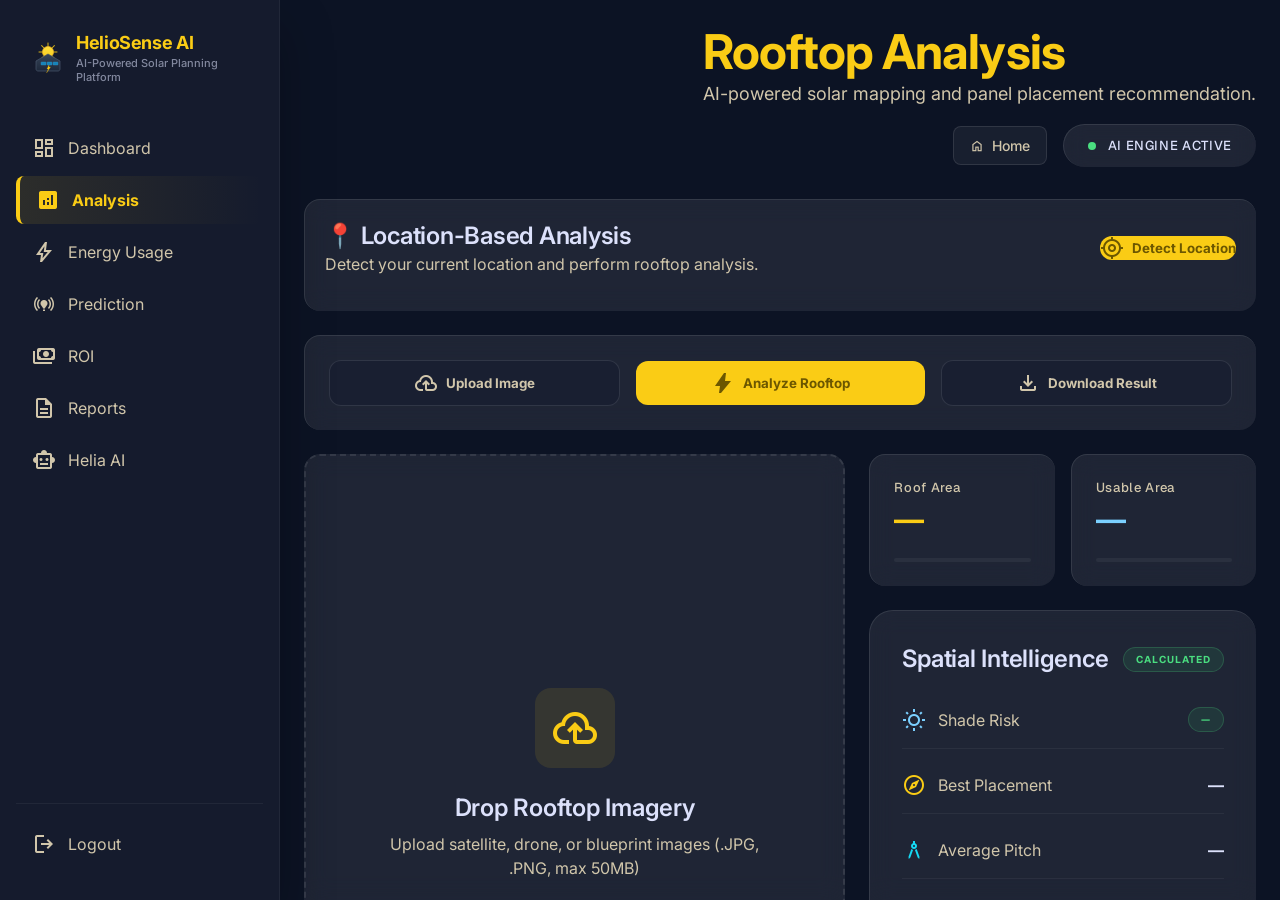
==== commit 02743e3a: "Fix energy page routing" ====
--- a/Front end final/analysis.html
+++ b/Front end final/analysis.html
@@ -27,7 +27,7 @@
 <span class="material-symbols-outlined icon-filled">analytics</span>
 Analysis
 </a>
-<a class="nav-item" href="/energy">
+<a class="nav-item" href="/energy-usage">
 <span class="material-symbols-outlined">bolt</span>
 Energy Usage
 </a>
@@ -83,7 +83,7 @@
             </p>
         </div>
 
-        <button class="btn btn--primary" onclick="getLocation()">
+        <button class="btn btn--primary" id="detectLocationBtn" type="button">
             <span class="material-symbols-outlined">my_location</span>
             Detect Location
         </button>
@@ -127,13 +127,13 @@
 <div class="grid-2">
 <div class="card glass-panel">
 <p class="text-label text-muted mb-1">Roof Area</p>
-<h4 class="text-3xl text-bold text-accent">60 m²</h4>
-<div class="progress progress--thin mt-4"><div class="progress__fill progress__fill--accent w-80"></div></div>
+<h4 id="roofAreaValue" class="text-3xl text-bold text-accent">—</h4>
+<div class="progress progress--thin mt-4"><div id="roofAreaProgress" class="progress__fill progress__fill--accent" style="width:0%"></div></div>
 </div>
 <div class="card glass-panel">
 <p class="text-label text-muted mb-1">Usable Area</p>
-<h4 class="text-3xl text-bold text-secondary">45 m²</h4>
-<div class="progress progress--thin mt-4"><div class="progress__fill progress__fill--secondary w-75"></div></div>
+<h4 id="usableAreaValue" class="text-3xl text-bold text-secondary">—</h4>
+<div class="progress progress--thin mt-4"><div id="usableAreaProgress" class="progress__fill progress__fill--secondary" style="width:0%"></div></div>
 </div>
 </div>
 
@@ -145,19 +145,19 @@
 <div class="space-y-6">
 <div class="detail-row">
 <div class="detail-row__left"><span class="material-symbols-outlined text-secondary">wb_sunny</span> Shade Risk</div>
-<span class="badge badge--success">LOW</span>
+<span id="shadeRiskValue" class="badge badge--success">—</span>
 </div>
 <div class="detail-row">
 <div class="detail-row__left"><span class="material-symbols-outlined text-accent">explore</span> Best Placement</div>
-<span class="text-bold">South-West Section</span>
+<span id="placementValue" class="text-bold">—</span>
 </div>
 <div class="detail-row">
 <div class="detail-row__left"><span class="material-symbols-outlined text-tertiary-bright">architecture</span> Average Pitch</div>
-<span class="text-bold">22.5°</span>
+<span id="pitchValue" class="text-bold">—</span>
 </div>
 <div class="detail-row">
 <div class="detail-row__left"><span class="material-symbols-outlined text-error">warning</span> Obstructions</div>
-<span class="text-bold">2 (Vents)</span>
+<span id="obstructionsValue" class="text-bold">—</span>
 </div>
 </div>
 <div class="heatmap mt-8">
@@ -180,96 +180,6 @@
 </main>
 </div>
 
-<script>
-(function () {
-  var dropZone = document.getElementById('drop-zone');
-  var fileInput = document.getElementById('file-input');
-  var fileName = document.getElementById('file-name');
-  var analyzeBtn = document.getElementById('analyze-btn');
-  var downloadBtn = document.getElementById('download-btn');
-
-  function handleFile(file) {
-    if (file) fileName.textContent = file.name;
-  }
-
-  document.getElementById('upload-btn').addEventListener('click', function () { fileInput.click(); });
-  fileInput.addEventListener('change', function (e) { handleFile(e.target.files[0]); });
-  dropZone.addEventListener('click', function () { fileInput.click(); });
-  dropZone.addEventListener('dragover', function (e) {
-    e.preventDefault();
-    dropZone.classList.add('drop-zone--active');
-  });
-  dropZone.addEventListener('dragleave', function () { dropZone.classList.remove('drop-zone--active'); });
-  dropZone.addEventListener('drop', function (e) {
-    e.preventDefault();
-    dropZone.classList.remove('drop-zone--active');
-    if (e.dataTransfer.files[0]) {
-      fileInput.files = e.dataTransfer.files;
-      handleFile(e.dataTransfer.files[0]);
-    }
-  });
-
-  analyzeBtn.addEventListener('click', function () {
-    var orig = analyzeBtn.innerHTML;
-    analyzeBtn.innerHTML = '<span class="material-symbols-outlined animate-spin">progress_activity</span> Processing...';
-    analyzeBtn.disabled = true;
-    setTimeout(function () {
-      analyzeBtn.innerHTML = orig;
-      analyzeBtn.disabled = false;
-    }, 2000);
-  });
-
-  downloadBtn.addEventListener('click', function () {
-    var content = 'HelioSense AI — Rooftop Analysis Result\n\nRoof Area: 60 m²\nUsable Area: 45 m²\nShade Risk: LOW\nBest Placement: South-West\nAverage Pitch: 22.5°\nObstructions: 2 (Vents)\nSuitability Score: 88%';
-    var a = document.createElement('a');
-    a.href = URL.createObjectURL(new Blob([content], { type: 'text/plain' }));
-    a.download = 'heliosense-analysis-result.txt';
-    a.click();
-  });
-window.getLocation = function () {
-
-    if (navigator.geolocation) {
-
-        navigator.geolocation.getCurrentPosition(
-
-            function (position) {
-
-                document.getElementById("locationResult").innerHTML = `
-                    <div class="glass-panel" style="padding:15px;">
-                        <strong>Location Detected</strong><br><br>
-
-                        Latitude:
-                        ${position.coords.latitude}<br>
-
-                        Longitude:
-                        ${position.coords.longitude}<br><br>
-
-                        ✅ Ready for Rooftop Analysis
-                    </div>
-                `;
-
-            },
-
-            function () {
-
-                document.getElementById("locationResult").innerHTML = `
-                    <div class="glass-panel" style="padding:15px;">
-                        ❌ Location permission denied.
-                    </div>
-                `;
-
-            }
-
-        );
-
-    } else {
-
-        alert("Geolocation is not supported by this browser.");
-
-    }
-
-};
-})();
-</script>
+<script src="js/main.js"></script>
 </body>
 </html>
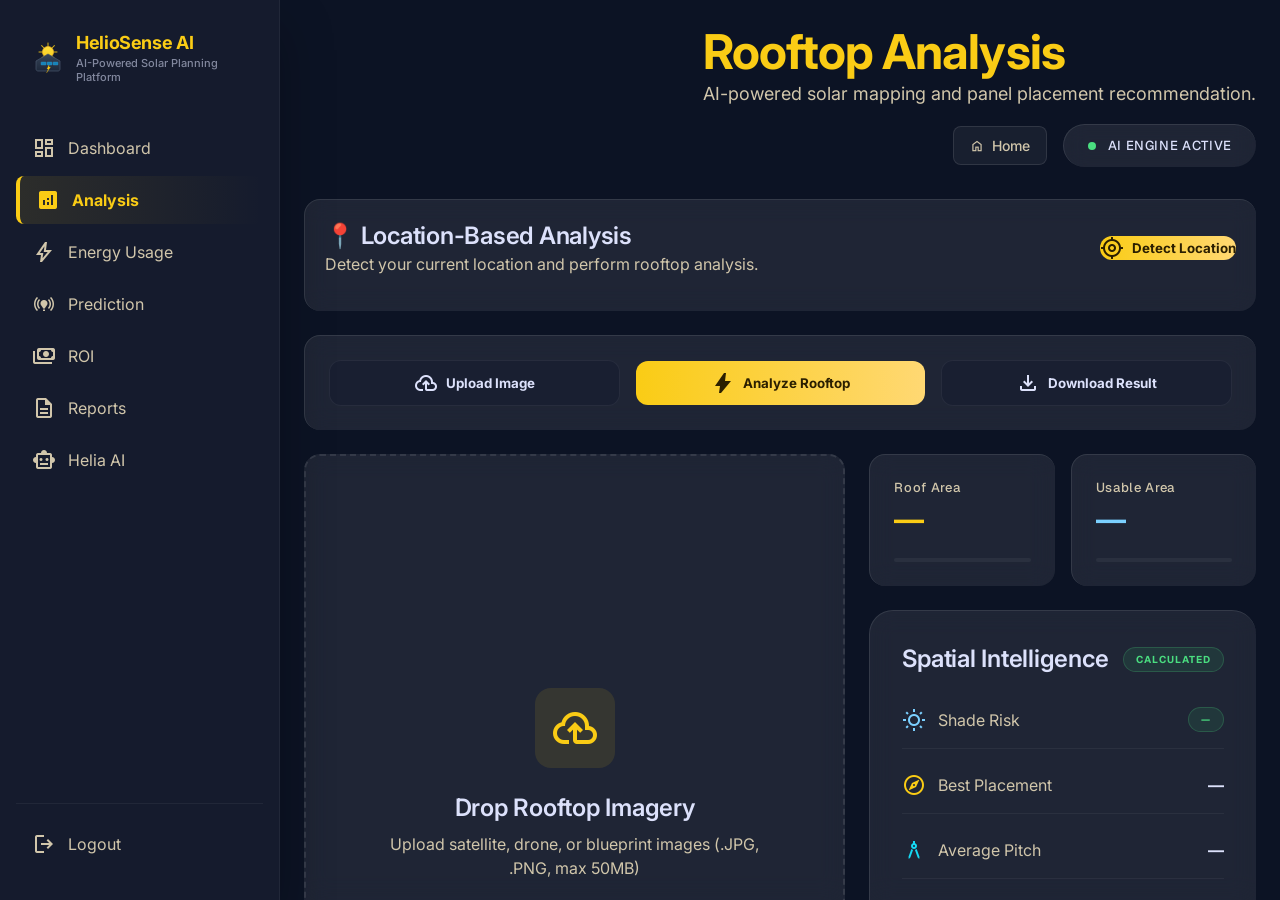
==== commit 1a549579: "Final project fixes and demo features" ====
--- a/Front end final/analysis.html
+++ b/Front end final/analysis.html
@@ -180,6 +180,7 @@
 </main>
 </div>
 
+<script src="js/analysis.js"></script>
 <script src="js/main.js"></script>
 </body>
 </html>
--- a/Front end final/css/style.css
+++ b/Front end final/css/style.css
@@ -2995,6 +2995,35 @@
 
 /* ---- Hero Visual (Solar Planning) ---- */
 
+/* Rooftop Analysis specific styles */
+.analysis-results { display: grid; gap: 12px; }
+.result-card {
+  background: rgba(255,255,255,0.03);
+  border: 1px solid rgba(255,255,255,0.04);
+  padding: 14px;
+  border-radius: 12px;
+}
+.result-card .label { color: var(--color-on-surface-variant); font-size:13px; }
+.result-card .value { font-size:18px; font-weight:700; margin-top:6px; }
+
+.btn--primary { background: linear-gradient(90deg,#facc15,#ffd873); color:#2b1f00; }
+.btn--primary:hover { filter:brightness(1.03); }
+
+.btn--outline { border:1px solid rgba(255,255,255,0.06); color:var(--color-on-surface); }
+
+.spinner-inline {
+  width:18px; height:18px; border-radius:50%; border:3px solid rgba(255,255,255,0.12); border-top-color:var(--color-primary-container); animation:spin 1s linear infinite; display:inline-block; vertical-align:middle; margin-right:8px;
+}
+
+.toast {
+  position:fixed; right:20px; top:20px; background:rgba(15,23,42,0.95); color:var(--color-on-surface); padding:12px 16px; border-radius:10px; box-shadow:0 10px 30px rgba(0,0,0,0.4); z-index:9999; display:flex; gap:10px; align-items:center;
+}
+
+@media (max-width: 640px) {
+  .card { padding:16px; }
+  .btn--lg { width:100%; }
+}
+
 .hero-visual {
   position: relative;
   border-radius: var(--radius-xl);
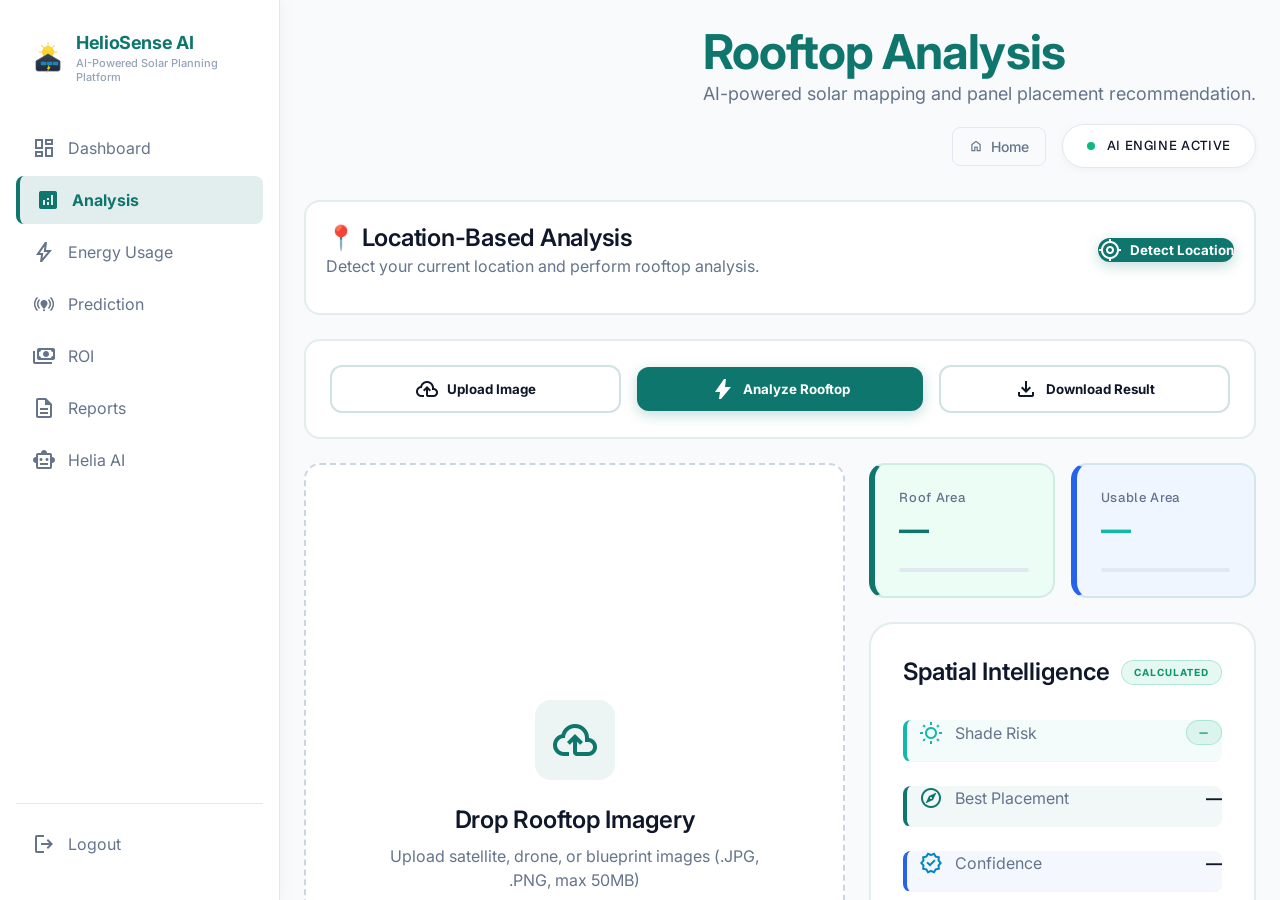
==== commit 1df172a3: "Apply final light theme and UI redesign" ====
--- a/Front end final/analysis.html
+++ b/Front end final/analysis.html
@@ -109,7 +109,7 @@
 
 <div class="analysis-layout">
 <div class="flex flex-col gap-6">
-<div class="drop-zone glass-panel flex-1" id="drop-zone">
+<div class="drop-zone glass-panel flex-1" id="drop-zone" style="position:relative;overflow:hidden">
 <div class="drop-zone__overlay"></div>
 <div class="relative z-10 flex flex-col items-center text-center">
 <div class="upload-icon">
@@ -120,17 +120,18 @@
 <p class="text-muted text-sm" id="file-name">No file selected</p>
 </div>
 <div class="drop-zone__line"></div>
+<img id="original-preview" alt="Uploaded rooftop image" style="display:none;position:absolute;top:0;left:0;width:100%;height:100%;object-fit:cover;border-radius:inherit;z-index:7"/>
 </div>
 </div>
 
 <div class="flex flex-col gap-6">
 <div class="grid-2">
-<div class="card glass-panel">
+<div class="card glass-panel kpi-roof-area">
 <p class="text-label text-muted mb-1">Roof Area</p>
 <h4 id="roofAreaValue" class="text-3xl text-bold text-accent">—</h4>
 <div class="progress progress--thin mt-4"><div id="roofAreaProgress" class="progress__fill progress__fill--accent" style="width:0%"></div></div>
 </div>
-<div class="card glass-panel">
+<div class="card glass-panel kpi-usable-area">
 <p class="text-label text-muted mb-1">Usable Area</p>
 <h4 id="usableAreaValue" class="text-3xl text-bold text-secondary">—</h4>
 <div class="progress progress--thin mt-4"><div id="usableAreaProgress" class="progress__fill progress__fill--secondary" style="width:0%"></div></div>
@@ -143,40 +144,46 @@
 <span class="badge badge--success">Calculated</span>
 </div>
 <div class="space-y-6">
-<div class="detail-row">
+<div class="detail-row detail-row--shade">
 <div class="detail-row__left"><span class="material-symbols-outlined text-secondary">wb_sunny</span> Shade Risk</div>
 <span id="shadeRiskValue" class="badge badge--success">—</span>
 </div>
-<div class="detail-row">
+<div class="detail-row detail-row--placement">
 <div class="detail-row__left"><span class="material-symbols-outlined text-accent">explore</span> Best Placement</div>
 <span id="placementValue" class="text-bold">—</span>
 </div>
-<div class="detail-row">
-<div class="detail-row__left"><span class="material-symbols-outlined text-tertiary-bright">architecture</span> Average Pitch</div>
+<div class="detail-row detail-row--confidence">
+<div class="detail-row__left"><span class="material-symbols-outlined text-tertiary-bright">verified</span> Confidence</div>
 <span id="pitchValue" class="text-bold">—</span>
 </div>
-<div class="detail-row">
+<div class="detail-row detail-row--obstruction">
 <div class="detail-row__left"><span class="material-symbols-outlined text-error">warning</span> Obstructions</div>
 <span id="obstructionsValue" class="text-bold">—</span>
 </div>
 </div>
-<div class="heatmap mt-8">
-<img alt="Rooftop heatmap" src="https://lh3.googleusercontent.com/aida-public/[base64]"/>
-<div class="map-gradient absolute inset-0"></div>
+<div class="heatmap mt-8" id="heatmap-thumb" style="cursor:pointer" title="Click to expand overlay">
+<img id="heatmap-img" alt="Rooftop heatmap" src="https://lh3.googleusercontent.com/aida-public/[base64]"/>
 <div class="heatmap__label">
-<span class="material-symbols-outlined text-accent icon-sm icon-filled">location_on</span>
+<span class="material-symbols-outlined text-accent icon-sm icon-filled">open_in_full</span>
 <span class="text-label text-white">Heatmap View</span>
+</div>
+</div>
+
+<!-- Fullscreen overlay modal -->
+<div id="heatmap-modal" style="display:none;position:fixed;inset:0;z-index:9999;background:rgba(0,0,0,0.9);flex-direction:column;align-items:center;justify-content:center;">
+  <div style="position:relative;max-width:90vw;max-height:90vh;overflow:auto;">
+    <img id="heatmap-modal-img" alt="Overlay fullscreen" style="max-width:100%;max-height:80vh;border-radius:8px;transform-origin:top left;transition:transform 0.2s;"/>
+  </div>
+  <div style="display:flex;gap:12px;margin-top:16px;">
+    <button id="heatmap-zoom-in"  style="background:#F8FAFC;color:#059669;border:1px solid #D1FAE5;border-radius:6px;padding:8px 18px;cursor:pointer;font-size:18px;" title="Zoom in">+</button>
+    <button id="heatmap-zoom-out" style="background:#F8FAFC;color:#059669;border:1px solid #D1FAE5;border-radius:6px;padding:8px 18px;cursor:pointer;font-size:18px;" title="Zoom out">−</button>
+    <button id="heatmap-zoom-reset" style="background:#F8FAFC;color:#64748B;border:1px solid #E2E8F0;border-radius:6px;padding:8px 18px;cursor:pointer;font-size:13px;" title="Reset zoom">1:1</button>
+    <button id="heatmap-modal-close" style="background:#FEF2F2;color:#DC2626;border:1px solid #FECACA;border-radius:6px;padding:8px 18px;cursor:pointer;font-size:13px;" title="Close">Close</button>
+  </div>
 </div>
 </div>
 </div>
 </div>
-</div>
-
-<footer class="app-footer mt-12">
-<div class="footer-inner" style="justify-content:flex-start;padding-left:0">
-<p class="text-label text-muted">© 2024 HelioSense AI — Final Year Project</p>
-</div>
-</footer>
 </main>
 </div>
 
--- a/Front end final/css/style.css
+++ b/Front end final/css/style.css
@@ -1,5 +1,5 @@
 /* ============================================
-   Heliosense AI — Global Styles
+   Heliosense AI — Premium Light Theme
    ============================================ */
 
 *, *::before, *::after {
@@ -9,35 +9,39 @@
 }
 
 :root {
-  --color-primary: #ffecb9;
-  --color-primary-container: #facc15;
-  --color-on-primary: #3c2f00;
-  --color-on-primary-container: #6c5700;
-
-  --color-secondary: #7bd0ff;
-  --color-secondary-container: #00a6e0;
-  --color-on-secondary: #00354a;
-
-  --color-tertiary: #c7f5ff;
-  --color-tertiary-container: #33e4ff;
-  --color-tertiary-fixed-dim: #15daf4;
-  --color-on-tertiary: #00363e;
-
-  --color-background: #0c1324;
-  --color-surface: #0c1324;
-  --color-surface-dim: #0c1324;
-  --color-surface-container-low: #151b2d;
-  --color-surface-container: #191f31;
-  --color-surface-container-high: #23293c;
-  --color-surface-container-highest: #2e3447;
-  --color-surface-container-lowest: #070d1f;
-
-  --color-on-surface: #dce1fb;
-  --color-on-surface-variant: #d1c6ab;
-  --color-on-background: #dce1fb;
-
-  --color-error: #ffb4ab;
-  --color-green: #4ade80;
+  /* Brand — teal palette (replaces yellow) */
+  --color-primary: #0F766E;
+  --color-primary-container: #0F766E;
+  --color-on-primary: #ffffff;
+  --color-on-primary-container: #ffffff;
+
+  --color-secondary: #14B8A6;
+  --color-secondary-container: #0D9488;
+  --color-on-secondary: #ffffff;
+
+  --color-tertiary: #0EA5E9;
+  --color-tertiary-container: #38BDF8;
+  --color-tertiary-fixed-dim: #0284C7;
+  --color-on-tertiary: #ffffff;
+
+  /* Surfaces — light */
+  --color-background: #F8FAFC;
+  --color-surface: #FFFFFF;
+  --color-surface-dim: #F1F5F9;
+  --color-surface-container-low: #F8FAFC;
+  --color-surface-container: #FFFFFF;
+  --color-surface-container-high: #F1F5F9;
+  --color-surface-container-highest: #E2E8F0;
+  --color-surface-container-lowest: #F0F4F8;
+
+  /* Text */
+  --color-on-surface: #0F172A;
+  --color-on-surface-variant: #64748B;
+  --color-on-background: #0F172A;
+
+  /* Status */
+  --color-error: #EF4444;
+  --color-green: #10B981;
 
   --gutter: 24px;
   --container-max: 1440px;
@@ -59,14 +63,17 @@
   --radius-full: 9999px;
 
   --transition: 0.2s ease;
-}
-
-html {
-  scroll-behavior: smooth;
-}
+
+  /* Shared shadow */
+  --shadow-card: 0 4px 16px rgba(15,118,110,0.08);
+  --shadow-sm: 0 2px 8px rgba(0, 0, 0, 0.04);
+  --shadow-lg: 0 16px 40px rgba(0, 0, 0, 0.08);
+}
+
+html { scroll-behavior: smooth; }
 
 body {
-  background-color: #020617;
+  background-color: #F8FAFC;
   color: var(--color-on-surface);
   font-family: var(--font-sans);
   font-size: 16px;
@@ -81,33 +88,20 @@
 }
 
 ::selection {
-  background: var(--color-primary-container);
-  color: var(--color-on-primary-container);
+  background: #0F766E;
+  color: #ffffff;
 }
 
 ::-webkit-scrollbar { width: 6px; }
 ::-webkit-scrollbar-track { background: transparent; }
 ::-webkit-scrollbar-thumb {
-  background: rgba(255, 255, 255, 0.1);
+  background: rgba(15, 23, 42, 0.12);
   border-radius: 10px;
 }
 
-img {
-  max-width: 100%;
-  display: block;
-}
-
-a {
-  color: inherit;
-  text-decoration: none;
-}
-
-button, input {
-  font-family: inherit;
-  border: none;
-  outline: none;
-}
-
+img { max-width: 100%; display: block; }
+a { color: inherit; text-decoration: none; }
+button, input { font-family: inherit; border: none; outline: none; }
 ul { list-style: none; }
 
 /* ---- Typography ---- */
@@ -126,17 +120,8 @@
   font-weight: 600;
 }
 
-.text-body-lg {
-  font-size: 18px;
-  line-height: 28px;
-  font-weight: 400;
-}
-
-.text-body {
-  font-size: 16px;
-  line-height: 24px;
-  font-weight: 400;
-}
+.text-body-lg { font-size: 18px; line-height: 28px; font-weight: 400; }
+.text-body    { font-size: 16px; line-height: 24px; font-weight: 400; }
 
 .text-label {
   font-family: var(--font-mono);
@@ -146,38 +131,27 @@
   font-weight: 500;
 }
 
-.text-mono {
-  font-family: var(--font-mono);
-  font-size: 14px;
-  line-height: 20px;
-}
-
-.text-stat {
-  font-size: 32px;
-  font-weight: 700;
-}
-
-.text-muted { color: var(--color-on-surface-variant); }
-.text-primary { color: var(--color-primary); }
-.text-accent { color: var(--color-primary-container); }
-.text-secondary { color: var(--color-secondary); }
-.text-tertiary { color: var(--color-tertiary); }
+.text-mono { font-family: var(--font-mono); font-size: 14px; line-height: 20px; }
+.text-stat { font-size: 32px; font-weight: 700; }
+
+.text-muted           { color: var(--color-on-surface-variant); }
+.text-primary         { color: var(--color-primary); }
+.text-accent          { color: var(--color-primary-container); }
+.text-secondary       { color: var(--color-secondary); }
+.text-tertiary        { color: var(--color-tertiary); }
 .text-tertiary-bright { color: var(--color-tertiary-fixed-dim); }
-.text-error { color: var(--color-error); }
-.text-green { color: var(--color-green); }
-.text-white { color: #fff; }
+.text-error           { color: var(--color-error); }
+.text-green           { color: var(--color-green); }
+.text-white           { color: #fff; }
 
 .text-uppercase { text-transform: uppercase; }
-.text-center { text-align: center; }
-.text-bold { font-weight: 700; }
-.text-semibold { font-weight: 600; }
-.text-italic { font-style: italic; }
+.text-center    { text-align: center; }
+.text-bold      { font-weight: 700; }
+.text-semibold  { font-weight: 600; }
+.text-italic    { font-style: italic; }
 
 @media (min-width: 768px) {
-  .text-display {
-    font-size: 48px;
-    line-height: 56px;
-  }
+  .text-display { font-size: 48px; line-height: 56px; }
 }
 
 /* ---- Layout ---- */
@@ -189,20 +163,17 @@
   padding-right: var(--gutter);
 }
 
-.section-padding {
-  padding-top: 96px;
-  padding-bottom: 96px;
-}
-
-.flex { display: flex; }
-.flex-col { flex-direction: column; }
-.flex-wrap { flex-wrap: wrap; }
-.flex-1 { flex: 1; }
+.section-padding { padding-top: 96px; padding-bottom: 96px; }
+
+.flex        { display: flex; }
+.flex-col    { flex-direction: column; }
+.flex-wrap   { flex-wrap: wrap; }
+.flex-1      { flex: 1; }
 .flex-shrink-0 { flex-shrink: 0; }
-.items-center { align-items: center; }
-.items-end { align-items: flex-end; }
-.items-start { align-items: flex-start; }
-.justify-center { justify-content: center; }
+.items-center  { align-items: center; }
+.items-end     { align-items: flex-end; }
+.items-start   { align-items: flex-start; }
+.justify-center  { justify-content: center; }
 .justify-between { justify-content: space-between; }
 .gap-1 { gap: 4px; }
 .gap-2 { gap: 8px; }
@@ -212,119 +183,101 @@
 .gap-8 { gap: 32px; }
 
 .grid { display: grid; }
-.grid-12 {
-  display: grid;
-  grid-template-columns: repeat(12, 1fr);
-  gap: 24px;
-}
+.grid-12 { display: grid; grid-template-columns: repeat(12, 1fr); gap: 24px; }
 
 .col-12 { grid-column: span 12; }
-.col-4 { grid-column: span 4; }
-.col-8 { grid-column: span 8; }
-
-.stats-grid {
-  display: grid;
-  grid-template-columns: 1fr;
-  gap: var(--gutter);
-}
-
-.bento-grid {
-  display: grid;
-  grid-template-columns: 1fr;
-  gap: 24px;
-}
-
-.bento-grid--features {
-  height: auto;
-}
+.col-4  { grid-column: span 4; }
+.col-8  { grid-column: span 8; }
+
+.stats-grid { display: grid; grid-template-columns: 1fr; gap: var(--gutter); }
+.bento-grid { display: grid; grid-template-columns: 1fr; gap: 24px; }
+.bento-grid--features { height: auto; }
 
 @media (min-width: 768px) {
-  .stats-grid { grid-template-columns: repeat(2, 1fr); }
-  .bento-grid--features { grid-template-columns: repeat(12, 1fr); height: 600px; }
-  .bento-span-8 { grid-column: span 8; }
-  .bento-span-4 { grid-column: span 4; }
-  .steps-grid { grid-template-columns: repeat(3, 1fr); }
-  .benefits-grid { grid-template-columns: repeat(2, 1fr); }
-  .hero-grid { grid-template-columns: repeat(2, 1fr); }
-  .nav-links { display: flex; }
-  .btn-login { display: block; }
-  .footer-inner { flex-direction: row; }
-  .footer-brand { align-items: flex-start; text-align: left; }
-  .footer-social { justify-content: flex-end; }
-  .footer-copy { text-align: right; }
-  .hero-actions { flex-direction: row; }
-  .cta-actions { flex-direction: row; }
-  .page-header { flex-direction: row; align-items: flex-end; }
-  .report-card { flex-direction: row; align-items: center; }
-  .report-actions { width: auto; }
-  .featured-grid { grid-template-columns: repeat(3, 1fr); }
-  .featured-main { grid-column: span 2; }
-  .chart-row { flex-direction: row; }
-  .prediction-header { flex-direction: row; align-items: center; }
+  .stats-grid              { grid-template-columns: repeat(2, 1fr); }
+  .bento-grid--features    { grid-template-columns: repeat(12, 1fr); height: 600px; }
+  .bento-span-8            { grid-column: span 8; }
+  .bento-span-4            { grid-column: span 4; }
+  .steps-grid              { grid-template-columns: repeat(3, 1fr); }
+  .benefits-grid           { grid-template-columns: repeat(2, 1fr); }
+  .hero-grid               { grid-template-columns: repeat(2, 1fr); }
+  .nav-links               { display: flex; }
+  .btn-login               { display: block; }
+  .footer-inner            { flex-direction: row; }
+  .footer-brand            { align-items: flex-start; text-align: left; }
+  .footer-social           { justify-content: flex-end; }
+  .footer-copy             { text-align: right; }
+  .hero-actions            { flex-direction: row; }
+  .cta-actions             { flex-direction: row; }
+  .page-header             { flex-direction: row; align-items: flex-end; }
+  .report-card             { flex-direction: row; align-items: center; }
+  .report-actions          { width: auto; }
+  .featured-grid           { grid-template-columns: repeat(3, 1fr); }
+  .featured-main           { grid-column: span 2; }
+  .chart-row               { flex-direction: row; }
+  .prediction-header       { flex-direction: row; align-items: center; }
 }
 
 @media (min-width: 1024px) {
-  .stats-grid { grid-template-columns: repeat(4, 1fr); }
-  .col-lg-7 { grid-column: span 7; }
-  .col-lg-5 { grid-column: span 5; }
-  .col-lg-8 { grid-column: span 8; }
-  .col-lg-4 { grid-column: span 4; }
-  .dashboard-bento { grid-template-columns: repeat(3, 1fr); }
-  .dashboard-chart { grid-column: span 2; }
-  .prediction-col-4 { grid-column: span 4; }
-  .prediction-col-8 { grid-column: span 8; }
+  .stats-grid          { grid-template-columns: repeat(4, 1fr); }
+  .col-lg-7            { grid-column: span 7; }
+  .col-lg-5            { grid-column: span 5; }
+  .col-lg-8            { grid-column: span 8; }
+  .col-lg-4            { grid-column: span 4; }
+  .dashboard-bento     { grid-template-columns: repeat(3, 1fr); }
+  .dashboard-chart     { grid-column: span 2; }
+  .prediction-col-4    { grid-column: span 4; }
+  .prediction-col-8    { grid-column: span 8; }
 }
 
 .hidden-mobile { display: none; }
 @media (min-width: 768px) {
-  .hidden-mobile { display: flex; }
+  .hidden-mobile  { display: flex; }
   .hidden-desktop { display: none; }
 }
 
-/* ---- Glass & Effects ---- */
+/* ---- Cards & Panels ---- */
 
 .glass-card {
-  background: rgba(255, 255, 255, 0.08);
-  backdrop-filter: blur(12px);
-  -webkit-backdrop-filter: blur(12px);
-  border: 1px solid rgba(255, 255, 255, 0.08);
-  border-top-color: rgba(255, 255, 255, 0.12);
-  border-left-color: rgba(255, 255, 255, 0.12);
-  box-shadow: 0 24px 64px rgba(0, 0, 0, 0.16);
+  background: #FFFFFF;
+  border: 2px solid rgba(15,118,110,0.15);
+  box-shadow: var(--shadow-card);
   border-radius: 18px;
-}
-
-.glass-card--light {
-  background: rgba(255, 255, 255, 0.04);
-}
+  transition: transform 0.25s ease, box-shadow 0.25s ease, border-color 0.25s ease;
+}
+.glass-card:hover {
+  transform: translateY(-3px);
+  box-shadow: 0 8px 24px rgba(15,118,110,0.12);
+  border-color: rgba(15,118,110,0.28);
+}
+
+.glass-card--light { background: #F8FAFC; }
 
 .glass-card--hover:hover {
-  background: rgba(255, 255, 255, 0.12);
-  border-color: rgba(250, 204, 21, 0.3);
+  box-shadow: 0 12px 32px rgba(15, 118, 110, 0.14);
+  border-color: rgba(15, 118, 110, 0.3);
+  transform: translateY(-3px);
+}
+
+.glass-panel {
+  background: #FFFFFF;
+  border: 2px solid rgba(15,118,110,0.12);
+  transition: transform 0.25s ease, box-shadow 0.25s ease;
+}
+.glass-panel:hover {
   transform: translateY(-2px);
-}
-
-.glass-panel {
-  background: rgba(255, 255, 255, 0.08);
-  backdrop-filter: blur(12px);
-  -webkit-backdrop-filter: blur(12px);
-  border-top: 1px solid rgba(255, 255, 255, 0.1);
-  border-left: 1px solid rgba(255, 255, 255, 0.1);
+  box-shadow: 0 6px 20px rgba(15,118,110,0.1);
 }
 
 .solar-glow:hover,
 .solar-shimmer:hover {
-  box-shadow: 0 0 25px rgba(250, 204, 21, 0.3);
+  box-shadow: 0 0 25px rgba(15, 118, 110, 0.18);
 }
 
 .bg-mesh {
   background:
-    radial-gradient(circle at 50% -20%, rgba(250, 204, 21, 0.15) 0%, transparent 50%),
-    radial-gradient(circle at 0% 100%, rgba(0, 166, 224, 0.1) 0%, transparent 40%);
-}
-
-.map-gradient {
-  background: linear-gradient(to top, var(--color-surface) 0%, transparent 100%);
+    radial-gradient(circle at 50% -20%, rgba(15, 118, 110, 0.07) 0%, transparent 50%),
+    radial-gradient(circle at 0% 100%, rgba(20, 184, 166, 0.05) 0%, transparent 40%);
 }
 
 .shimmer::after {
@@ -334,13 +287,13 @@
   left: -50%;
   width: 200%;
   height: 200%;
-  background: linear-gradient(45deg, transparent, rgba(255,255,255,0.05), transparent);
+  background: linear-gradient(45deg, transparent, rgba(255,255,255,0.5), transparent);
   transform: rotate(45deg);
   animation: shimmer 4s infinite linear;
 }
 
 .shimmer-bg {
-  background: linear-gradient(90deg, transparent, rgba(255,255,255,0.05), transparent);
+  background: linear-gradient(90deg, transparent, rgba(15,118,110,0.04), transparent);
   background-size: 200% 100%;
   animation: diagonal-shimmer 3s infinite linear;
 }
@@ -358,11 +311,7 @@
   font-variation-settings: 'FILL' 0, 'wght' 400, 'GRAD' 0, 'opsz' 24;
   vertical-align: middle;
 }
-
-.icon-filled {
-  font-variation-settings: 'FILL' 1, 'wght' 400, 'GRAD' 0, 'opsz' 24;
-}
-
+.icon-filled { font-variation-settings: 'FILL' 1, 'wght' 400, 'GRAD' 0, 'opsz' 24; }
 .icon-sm { font-size: 14px; }
 .icon-md { font-size: 20px; }
 .icon-lg { font-size: 36px; }
@@ -378,84 +327,85 @@
   font-weight: 700;
   border-radius: var(--radius-md);
   cursor: pointer;
-  transition: transform var(--transition), background var(--transition), opacity var(--transition);
-}
-
-.btn:active { transform: scale(0.95); }
-.btn:hover { transform: scale(1.05); }
+  transition: transform var(--transition), background var(--transition), box-shadow var(--transition);
+}
+
+.btn:active { transform: scale(0.97); }
+.btn:hover  { transform: scale(1.03); }
 
 .btn--primary {
-  background: var(--color-primary-container);
-  color: var(--color-on-primary-container);
+  background: #0F766E;
+  color: #ffffff;
+  box-shadow: 0 4px 14px rgba(15, 118, 110, 0.25);
+}
+.btn--primary:hover {
+  background: #115E59;
+  box-shadow: 0 6px 20px rgba(15, 118, 110, 0.35);
 }
 
 .btn--primary-dark {
-  background: var(--color-primary-container);
-  color: var(--color-on-primary);
+  background: #0F172A;
+  color: #ffffff;
 }
 
 .btn--ghost {
   background: transparent;
   color: var(--color-on-surface);
-  border: 1px solid rgba(255, 255, 255, 0.1);
-}
-
+  border: 1px solid #E2E8F0;
+}
 .btn--ghost:hover {
-  background: rgba(255, 255, 255, 0.1);
+  background: #F8FAFC;
   transform: none;
 }
 
 .btn--outline {
-  background: var(--color-surface-container);
-  color: var(--color-on-surface-variant);
-  border: 1px solid rgba(255, 255, 255, 0.1);
-}
-
+  background: #FFFFFF;
+  color: #64748B;
+  border: 1px solid #E2E8F0;
+}
 .btn--outline:hover {
-  background: rgba(255, 255, 255, 0.05);
+  background: #F8FAFC;
+  border-color: #CBD5E1;
   transform: none;
 }
 
-.btn--sm { padding: 8px 16px; font-size: 14px; border-radius: var(--radius-sm); }
-.btn--md { padding: 10px 24px; }
-.btn--lg { padding: 16px 32px; border-radius: var(--radius-md); }
-.btn--xl { padding: 20px 40px; border-radius: var(--radius-lg); font-size: 18px; }
+.btn--sm  { padding: 8px 16px;  font-size: 14px; border-radius: var(--radius-sm); }
+.btn--md  { padding: 10px 24px; }
+.btn--lg  { padding: 16px 32px; border-radius: var(--radius-md); }
+.btn--xl  { padding: 20px 40px; border-radius: var(--radius-lg); font-size: 18px; }
 .btn--pill { border-radius: var(--radius-full); }
 .btn--full { width: 100%; }
 .btn--round { border-radius: var(--radius-full); padding: 12px; }
 
 .btn--glass {
-  background: rgba(255, 255, 255, 0.1);
-  color: var(--color-on-surface);
-  border: 1px solid rgba(255, 255, 255, 0.1);
-}
-
+  background: rgba(15, 118, 110, 0.08);
+  color: #0F766E;
+  border: 1px solid rgba(15, 118, 110, 0.2);
+}
 .btn--glass:hover {
-  background: rgba(255, 255, 255, 0.2);
+  background: rgba(15, 118, 110, 0.14);
   transform: none;
 }
 
 .btn--dashed {
-  border: 1px dashed rgba(255, 255, 255, 0.2);
-  color: var(--color-on-surface-variant);
+  border: 1px dashed #CBD5E1;
+  color: #64748B;
   background: transparent;
 }
-
 .btn--dashed:hover {
-  border-color: var(--color-primary-container);
-  color: var(--color-primary-container);
+  border-color: #0F766E;
+  color: #0F766E;
   transform: none;
 }
 
 .btn--icon {
-  background: rgba(12, 19, 36, 0.8);
-  backdrop-filter: blur(12px);
+  background: #F8FAFC;
   color: var(--color-on-surface);
   padding: 12px;
   border-radius: var(--radius-full);
-}
-
-.btn--icon:hover { background: rgba(255, 255, 255, 0.1); transform: none; }
+  border: 1px solid #E2E8F0;
+}
+.btn--icon:hover { background: #F1F5F9; transform: none; }
 
 /* ---- Forms ---- */
 
@@ -466,35 +416,25 @@
   color: var(--color-on-surface);
   padding: 12px 16px;
 }
-
-.form-input::placeholder { color: var(--color-on-surface-variant); }
-
-.form-field {
-  display: flex;
-  flex-direction: column;
-  gap: 8px;
-}
+.form-input::placeholder { color: #94A3B8; }
+
+.form-field { display: flex; flex-direction: column; gap: 8px; }
 
 .form-group {
-  background: var(--color-surface-container-highest);
-  border: 1px solid rgba(255, 255, 255, 0.1);
+  background: #FFFFFF;
+  border: 1px solid #E2E8F0;
   border-radius: var(--radius-lg);
   padding: 8px;
   display: flex;
   align-items: center;
   gap: 8px;
 }
-
 .form-group--focus {
-  border-color: rgba(250, 204, 21, 0.5);
-  background: rgba(255, 255, 255, 0.1);
-}
-
-.search-bar {
-  display: flex;
-  align-items: center;
-  gap: 16px;
-}
+  border-color: #0F766E;
+  box-shadow: 0 0 0 3px rgba(15, 118, 110, 0.1);
+}
+
+.search-bar { display: flex; align-items: center; gap: 16px; }
 
 .search-input {
   background: transparent;
@@ -502,42 +442,33 @@
   color: var(--color-on-surface);
   width: 256px;
 }
-
-.search-input::placeholder { color: rgba(209, 198, 171, 0.5); }
-
-.search-box {
-  position: relative;
-}
-
+.search-input::placeholder { color: #94A3B8; }
+
+.search-box { position: relative; }
 .search-box .material-symbols-outlined {
   position: absolute;
   left: 12px;
   top: 50%;
   transform: translateY(-50%);
-  color: var(--color-on-surface-variant);
-}
-
+  color: #94A3B8;
+}
 .search-box .form-input {
-  background: var(--color-surface-container);
-  border: 1px solid rgba(255, 255, 255, 0.1);
+  background: #FFFFFF;
+  border: 1px solid #E2E8F0;
   border-radius: var(--radius-md);
   padding: 8px 16px 8px 40px;
 }
-
-.search-box .form-input:focus {
-  border-color: var(--color-primary-container);
-}
+.search-box .form-input:focus { border-color: #0F766E; }
 
 .search-pill {
   display: flex;
   align-items: center;
-  background: rgba(255, 255, 255, 0.05);
-  border: 1px solid rgba(255, 255, 255, 0.1);
+  background: #F8FAFC;
+  border: 1px solid #E2E8F0;
   border-radius: var(--radius-full);
   padding: 8px 16px;
   width: 256px;
 }
-
 .search-pill .form-input { padding: 0; }
 
 /* ---- Badges ---- */
@@ -551,19 +482,17 @@
 }
 
 .badge--accent {
-  background: rgba(250, 204, 21, 0.1);
-  color: var(--color-primary-container);
-}
-
+  background: rgba(15, 118, 110, 0.1);
+  color: #0F766E;
+}
 .badge--secondary {
-  background: rgba(123, 208, 255, 0.1);
-  color: var(--color-secondary);
-}
-
+  background: rgba(20, 184, 166, 0.1);
+  color: #0D9488;
+}
 .badge--success {
-  background: rgba(74, 222, 128, 0.1);
-  color: var(--color-green);
-  border: 1px solid rgba(74, 222, 128, 0.2);
+  background: rgba(16, 185, 129, 0.1);
+  color: #059669;
+  border: 1px solid rgba(16, 185, 129, 0.25);
   font-size: 10px;
   text-transform: uppercase;
   font-weight: 700;
@@ -571,11 +500,10 @@
   padding: 4px 12px;
   border-radius: var(--radius-full);
 }
-
 .badge--warning {
-  background: rgba(250, 204, 21, 0.1);
-  color: var(--color-primary-container);
-  border: 1px solid rgba(250, 204, 21, 0.2);
+  background: rgba(245, 158, 11, 0.1);
+  color: #D97706;
+  border: 1px solid rgba(245, 158, 11, 0.25);
   font-size: 10px;
   text-transform: uppercase;
   font-weight: 700;
@@ -583,10 +511,9 @@
   padding: 4px 12px;
   border-radius: var(--radius-full);
 }
-
 .badge--info {
   background: rgba(59, 130, 246, 0.1);
-  color: #60a5fa;
+  color: #2563EB;
   border: 1px solid rgba(59, 130, 246, 0.2);
   font-size: 10px;
   text-transform: uppercase;
@@ -595,19 +522,17 @@
   padding: 4px 12px;
   border-radius: var(--radius-full);
 }
-
 .badge--pill {
   display: inline-flex;
   align-items: center;
   gap: 8px;
   padding: 4px 12px;
   border-radius: var(--radius-full);
-  background: rgba(250, 204, 21, 0.1);
-  border: 1px solid rgba(250, 204, 21, 0.2);
-  color: var(--color-primary-container);
+  background: rgba(15, 118, 110, 0.08);
+  border: 1px solid rgba(15, 118, 110, 0.2);
+  color: #0F766E;
   font-size: 13px;
 }
-
 .badge--live {
   display: inline-flex;
   align-items: center;
@@ -617,13 +542,11 @@
 }
 
 .status-dot {
-  width: 8px;
-  height: 8px;
+  width: 8px; height: 8px;
   border-radius: 50%;
   background: var(--color-green);
   animation: pulse 2s infinite;
 }
-
 .status-dot--sm { width: 6px; height: 6px; }
 
 /* ---- Progress ---- */
@@ -631,84 +554,60 @@
 .progress {
   width: 100%;
   height: 6px;
-  background: rgba(255, 255, 255, 0.05);
+  background: #E2E8F0;
   border-radius: var(--radius-full);
   overflow: hidden;
 }
-
 .progress--thin { height: 4px; }
-
-.progress__fill {
-  height: 100%;
-  border-radius: var(--radius-full);
-}
-
+.progress__fill { height: 100%; border-radius: var(--radius-full); }
 .progress__fill--accent {
   background: var(--color-primary-container);
-  box-shadow: 0 0 8px rgba(250, 204, 21, 0.5);
-}
-
+  box-shadow: 0 0 6px rgba(15, 118, 110, 0.3);
+}
 .progress__fill--secondary { background: var(--color-secondary); }
-.progress__fill--green { background: var(--color-green); }
+.progress__fill--green     { background: var(--color-green); }
 
 /* ---- Cards ---- */
 
-.card {
-  border-radius: var(--radius-lg);
-  padding: 24px;
-}
-
+.card { border-radius: var(--radius-lg); padding: 24px; }
 .card--lg { border-radius: var(--radius-xl); padding: 32px; }
 .card--xl { border-radius: var(--radius-xl); padding: 40px; }
 
 .stat-card__icon {
-  width: 48px;
-  height: 48px;
+  width: 48px; height: 48px;
   border-radius: var(--radius-md);
-  display: flex;
-  align-items: center;
-  justify-content: center;
-}
-
-.stat-card__icon--accent { background: rgba(250, 204, 21, 0.1); color: var(--color-primary-container); }
-.stat-card__icon--secondary { background: rgba(123, 208, 255, 0.1); color: var(--color-secondary); }
-.stat-card__icon--tertiary { background: rgba(51, 228, 255, 0.1); color: var(--color-tertiary-container); }
-.stat-card__icon--green { background: rgba(74, 222, 128, 0.1); color: var(--color-green); }
+  display: flex; align-items: center; justify-content: center;
+}
+.stat-card__icon--accent    { background: rgba(15, 118, 110, 0.1);  color: #0F766E; }
+.stat-card__icon--secondary { background: rgba(20, 184, 166, 0.1);  color: #0D9488; }
+.stat-card__icon--tertiary  { background: rgba(14, 165, 233, 0.1);  color: #0284C7; }
+.stat-card__icon--green     { background: rgba(16, 185, 129, 0.1);  color: #059669; }
 
 .feature-icon {
-  width: 56px;
-  height: 56px;
+  width: 56px; height: 56px;
   border-radius: var(--radius-lg);
-  display: flex;
-  align-items: center;
-  justify-content: center;
+  display: flex; align-items: center; justify-content: center;
   margin-bottom: 32px;
 }
-
-.feature-icon--accent { background: rgba(250, 204, 21, 0.1); color: var(--color-primary-container); }
-.feature-icon--secondary { background: rgba(0, 166, 224, 0.2); color: var(--color-secondary); }
-.feature-icon--tertiary { background: rgba(51, 228, 255, 0.1); color: var(--color-tertiary-fixed-dim); }
+.feature-icon--accent    { background: rgba(15, 118, 110, 0.1);  color: #0F766E; }
+.feature-icon--secondary { background: rgba(20, 184, 166, 0.12); color: #0D9488; }
+.feature-icon--tertiary  { background: rgba(14, 165, 233, 0.1);  color: #0284C7; }
 
 /* ---- Site Header (Landing) ---- */
 
 .site-header {
-  position: fixed;
-  top: 0;
-  left: 0;
-  right: 0;
+  position: fixed; top: 0; left: 0; right: 0;
   z-index: 50;
   height: var(--header-height);
-  background: rgba(12, 19, 36, 0.8);
+  background: rgba(248, 250, 252, 0.92);
   backdrop-filter: blur(24px);
   -webkit-backdrop-filter: blur(24px);
-  border-bottom: 1px solid rgba(255, 255, 255, 0.1);
-  box-shadow: 0 1px 3px rgba(0, 0, 0, 0.1);
-  transition: background 0.3s, backdrop-filter 0.3s;
-}
-
+  border-bottom: 1px solid #E2E8F0;
+  box-shadow: var(--shadow-sm);
+  transition: background 0.3s;
+}
 .site-header--scrolled {
-  background: rgba(12, 19, 36, 0.95);
-  backdrop-filter: blur(40px);
+  background: rgba(248, 250, 252, 0.98);
 }
 
 .site-nav {
@@ -721,464 +620,250 @@
   padding: 0 var(--gutter);
 }
 
-.nav-brand {
-  color: var(--color-primary-container);
-  font-weight: 700;
-}
-
-.nav-links {
-  display: none;
-  gap: 24px;
-}
-
-.nav-link {
-  color: var(--color-on-surface-variant);
-  transition: color var(--transition);
-}
-
-.nav-link:hover { color: var(--color-on-surface); }
-
+.nav-brand { color: #0F766E; font-weight: 700; }
+
+.nav-links { display: none; gap: 24px; }
+
+.nav-link { color: #64748B; transition: color var(--transition); }
+.nav-link:hover { color: #0F172A; }
 .nav-link--active {
-  color: var(--color-primary-container);
-  border-bottom: 2px solid var(--color-primary-container);
+  color: #0F766E;
+  border-bottom: 2px solid #0F766E;
   padding-bottom: 4px;
 }
 
-.nav-actions {
-  display: flex;
-  align-items: center;
-  gap: 16px;
-}
-
-.btn-login {
-  display: none;
-  color: var(--color-on-surface-variant);
-  background: none;
-  padding: 8px 16px;
-  cursor: pointer;
-}
-
-.btn-login:hover { color: var(--color-on-surface); }
+.nav-actions { display: flex; align-items: center; gap: 16px; }
+
+.btn-login { display: none; color: #64748B; background: none; padding: 8px 16px; cursor: pointer; }
+.btn-login:hover { color: #0F172A; }
 
 /* ---- Hero ---- */
 
-.hero {
-  position: relative;
-  padding: 128px var(--gutter) 80px;
-}
-
-@media (min-width: 768px) {
-  .hero { padding: 192px var(--gutter) 128px; }
-}
+.hero { position: relative; padding: 128px var(--gutter) 80px; }
+@media (min-width: 768px) { .hero { padding: 192px var(--gutter) 128px; } }
 
 .hero-grid {
-  display: grid;
-  gap: 64px;
-  align-items: center;
-  max-width: var(--container-max);
-  width: 100%;
-  margin: 0 auto;
-}
-
-.hero-grid > * {
-  min-width: 0;
-}
-
-.hero-image-wrap {
-  position: relative;
-}
-
+  display: grid; gap: 64px; align-items: center;
+  max-width: var(--container-max); width: 100%; margin: 0 auto;
+}
+.hero-grid > * { min-width: 0; }
+
+.hero-image-wrap { position: relative; }
 .hero-image-card {
   border-radius: var(--radius-xl);
   padding: 8px;
   overflow: hidden;
-  box-shadow: 0 25px 50px rgba(0, 0, 0, 0.25);
-  position: relative;
-  z-index: 10;
-}
-
+  box-shadow: var(--shadow-lg);
+  position: relative; z-index: 10;
+}
 .hero-image-card img {
-  width: 100%;
-  border-radius: var(--radius-lg);
-  object-fit: cover;
+  width: 100%; border-radius: var(--radius-lg); object-fit: cover;
 }
 
 .hero-metric {
-  position: absolute;
-  bottom: 24px;
-  left: 24px;
-  right: 24px;
-  max-width: 288px;
-  padding: 24px;
-  border-radius: var(--radius-lg);
-}
-
+  position: absolute; bottom: 24px; left: 24px; right: 24px;
+  max-width: 288px; padding: 24px; border-radius: var(--radius-lg);
+}
 @media (min-width: 768px) {
-  .hero-metric {
-    bottom: 48px;
-    left: -48px;
-    right: auto;
-  }
-}
-
-.avatar-stack {
-  display: flex;
-  margin-left: -12px;
-}
-
+  .hero-metric { bottom: 48px; left: -48px; right: auto; }
+}
+
+.avatar-stack { display: flex; margin-left: -12px; }
 .avatar-stack img {
-  width: 40px;
-  height: 40px;
-  border-radius: 50%;
-  border: 2px solid var(--color-background);
-  margin-left: -12px;
+  width: 40px; height: 40px; border-radius: 50%;
+  border: 2px solid #FFFFFF; margin-left: -12px;
 }
 
 /* ---- Features Bento ---- */
 
 .feature-card {
-  display: flex;
-  flex-direction: column;
-  justify-content: space-between;
-  overflow: hidden;
-  position: relative;
-  border-radius: var(--radius-xl);
-  padding: 40px;
-}
-
+  display: flex; flex-direction: column; justify-content: space-between;
+  overflow: hidden; position: relative;
+  border-radius: var(--radius-xl); padding: 40px;
+}
 .feature-card__glow {
-  position: absolute;
-  top: 0;
-  right: 0;
-  width: 256px;
-  height: 256px;
-  background: rgba(250, 204, 21, 0.05);
+  position: absolute; top: 0; right: 0;
+  width: 256px; height: 256px;
+  background: rgba(15, 118, 110, 0.04);
   filter: blur(48px);
   transition: background 0.3s;
 }
-
-.feature-card:hover .feature-card__glow {
-  background: rgba(250, 204, 21, 0.1);
-}
-
-.mini-stats {
-  display: grid;
-  grid-template-columns: repeat(3, 1fr);
-  gap: 16px;
-  margin-top: 32px;
-}
-
-.mini-stat {
-  padding: 16px;
+.feature-card:hover .feature-card__glow { background: rgba(15, 118, 110, 0.08); }
+
+.mini-stats { display: grid; grid-template-columns: repeat(3, 1fr); gap: 16px; margin-top: 32px; }
+.mini-stat { padding: 16px; border-radius: var(--radius-md); border: 1px solid #E2E8F0; }
+
+.chart-mini { display: flex; align-items: flex-end; gap: 4px; height: 96px; }
+.chart-mini__bar { flex: 1; border-radius: 2px 2px 0 0; background: rgba(15, 118, 110, 0.15); }
+.chart-mini__bar:nth-child(2) { height: 50%; background: rgba(15, 118, 110, 0.3); }
+.chart-mini__bar:nth-child(3) { height: 75%; background: rgba(15, 118, 110, 0.5); }
+.chart-mini__bar:nth-child(4) { height: 100%; background: #0F766E; animation: pulse 2s infinite; }
+.chart-mini__bar:nth-child(5) { height: 66%; background: rgba(15, 118, 110, 0.6); }
+.chart-mini__bar:nth-child(6) { height: 33%; background: rgba(15, 118, 110, 0.25); }
+.chart-mini__bar:nth-child(1) { height: 25%; }
+
+/* ---- Steps ---- */
+
+.steps-section { background: #F1F5F9; position: relative; }
+.steps-grid    { display: grid; gap: 48px; position: relative; }
+.step-card     { text-align: center; position: relative; z-index: 10; }
+
+.step-icon {
+  width: 80px; height: 80px;
+  background: #FFFFFF;
+  border-radius: var(--radius-xl);
+  display: flex; align-items: center; justify-content: center;
+  margin: 0 auto 32px;
+  border: 1px solid #E2E8F0;
+  box-shadow: var(--shadow-card);
+  transition: border-color 0.3s;
+}
+.step-icon--accent:hover    { border-color: rgba(15, 118, 110, 0.4); }
+.step-icon--secondary:hover { border-color: rgba(20, 184, 166, 0.4); }
+.step-icon--tertiary:hover  { border-color: rgba(14, 165, 233, 0.4); }
+
+.cta-card {
+  margin-top: 80px; padding: 48px;
+  border-radius: var(--radius-xl);
+  text-align: center; max-width: 896px;
+  margin-left: auto; margin-right: auto;
+  position: relative; overflow: hidden;
+}
+
+/* ---- Benefits ---- */
+
+.benefits-grid { display: grid; gap: 64px; align-items: center; }
+.benefit-item  { display: flex; gap: 24px; }
+.benefit-icon {
+  flex-shrink: 0; width: 48px; height: 48px;
   border-radius: var(--radius-md);
-  border-color: rgba(255, 255, 255, 0.05);
-}
-
-.chart-mini {
-  display: flex;
-  align-items: flex-end;
-  gap: 4px;
-  height: 96px;
-}
-
-.chart-mini__bar {
-  flex: 1;
-  border-radius: 2px 2px 0 0;
-  background: rgba(250, 204, 21, 0.2);
-}
-
-.chart-mini__bar:nth-child(2) { height: 50%; background: rgba(250, 204, 21, 0.4); }
-.chart-mini__bar:nth-child(3) { height: 75%; background: rgba(250, 204, 21, 0.6); }
-.chart-mini__bar:nth-child(4) { height: 100%; background: var(--color-primary-container); animation: pulse 2s infinite; }
-.chart-mini__bar:nth-child(5) { height: 66%; background: rgba(250, 204, 21, 0.7); }
-.chart-mini__bar:nth-child(6) { height: 33%; background: rgba(250, 204, 21, 0.3); }
-.chart-mini__bar:nth-child(1) { height: 25%; }
-
-/* ---- Steps ---- */
-
-.steps-section {
-  background: rgba(7, 13, 31, 0.5);
-  position: relative;
-}
-
-.steps-grid {
-  display: grid;
-  gap: 48px;
-  position: relative;
-}
-
-.step-card { text-align: center; position: relative; z-index: 10; }
-
-.step-icon {
-  width: 80px;
-  height: 80px;
-  background: var(--color-surface-container-high);
-  border-radius: var(--radius-xl);
-  display: flex;
-  align-items: center;
-  justify-content: center;
-  margin: 0 auto 32px;
-  border: 1px solid rgba(255, 255, 255, 0.1);
-  box-shadow: 0 20px 25px rgba(0, 0, 0, 0.15);
-  transition: border-color 0.3s;
-}
-
-.step-icon--accent:hover { border-color: rgba(250, 204, 21, 0.5); }
-.step-icon--secondary:hover { border-color: rgba(123, 208, 255, 0.5); }
-.step-icon--tertiary:hover { border-color: rgba(199, 245, 255, 0.5); }
-
-.cta-card {
-  margin-top: 80px;
-  padding: 48px;
-  border-radius: var(--radius-xl);
-  text-align: center;
-  max-width: 896px;
-  margin-left: auto;
-  margin-right: auto;
-  position: relative;
-  overflow: hidden;
-}
-
-/* ---- Benefits ---- */
-
-.benefits-grid {
-  display: grid;
-  gap: 64px;
-  align-items: center;
-}
-
-.benefit-item {
-  display: flex;
-  gap: 24px;
-}
-
-.benefit-icon {
-  flex-shrink: 0;
-  width: 48px;
-  height: 48px;
-  border-radius: var(--radius-md);
-  display: flex;
-  align-items: center;
-  justify-content: center;
-}
-
-.benefit-icon--accent { background: rgba(250, 204, 21, 0.1); color: var(--color-primary-container); }
-.benefit-icon--secondary { background: rgba(0, 166, 224, 0.1); color: var(--color-secondary); }
-.benefit-icon--tertiary { background: rgba(51, 228, 255, 0.1); color: var(--color-tertiary); }
-
-.testimonial-wrap {
-  position: relative;
-}
-
+  display: flex; align-items: center; justify-content: center;
+}
+.benefit-icon--accent    { background: rgba(15, 118, 110, 0.1);  color: #0F766E; }
+.benefit-icon--secondary { background: rgba(20, 184, 166, 0.1);  color: #0D9488; }
+.benefit-icon--tertiary  { background: rgba(14, 165, 233, 0.1);  color: #0284C7; }
+
+.testimonial-wrap { position: relative; }
 .testimonial-frame {
-  aspect-ratio: 1;
-  border-radius: 4rem;
-  padding: 16px;
-  transform: rotate(3deg);
-  position: relative;
-  z-index: 10;
-  overflow: hidden;
-}
-
+  aspect-ratio: 1; border-radius: 4rem; padding: 16px;
+  transform: rotate(3deg); position: relative; z-index: 10; overflow: hidden;
+}
 .testimonial-frame img {
-  width: 100%;
-  height: 100%;
-  object-fit: cover;
-  border-radius: 3.5rem;
-  transform: rotate(-3deg);
-  transition: transform 0.7s;
-}
-
+  width: 100%; height: 100%; object-fit: cover;
+  border-radius: 3.5rem; transform: rotate(-3deg); transition: transform 0.7s;
+}
 .testimonial-frame:hover img { transform: rotate(-3deg) scale(1.1); }
-
 .testimonial-overlay {
-  position: absolute;
-  inset: 0;
-  background: linear-gradient(to top, rgba(12, 19, 36, 0.8), transparent);
-}
-
+  position: absolute; inset: 0;
+  background: linear-gradient(to top, rgba(248, 250, 252, 0.7), transparent);
+}
 .testimonial-quote {
-  position: absolute;
-  bottom: 48px;
-  left: 48px;
-  right: 48px;
-  padding: 24px;
-  border-radius: var(--radius-lg);
-}
-
+  position: absolute; bottom: 48px; left: 48px; right: 48px;
+  padding: 24px; border-radius: var(--radius-lg);
+}
 .testimonial-glow {
-  position: absolute;
-  top: 50%;
-  left: 50%;
+  position: absolute; top: 50%; left: 50%;
   transform: translate(-50%, -50%);
-  width: 100%;
-  height: 100%;
-  background: rgba(250, 204, 21, 0.1);
-  filter: blur(120px);
-  border-radius: 50%;
-  z-index: -1;
+  width: 100%; height: 100%;
+  background: rgba(15, 118, 110, 0.06);
+  filter: blur(120px); border-radius: 50%; z-index: -1;
 }
 
 /* ---- Final CTA ---- */
 
 .final-cta {
-  border-radius: 3rem;
-  padding: 48px;
-  text-align: center;
-  position: relative;
-  overflow: hidden;
-}
-
-@media (min-width: 768px) {
-  .final-cta { padding: 96px; }
-}
-
+  border-radius: 3rem; padding: 48px; text-align: center;
+  position: relative; overflow: hidden;
+}
+@media (min-width: 768px) { .final-cta { padding: 96px; } }
 .final-cta__bg {
-  position: absolute;
-  inset: 0;
-  opacity: 0.1;
-  pointer-events: none;
-  background: radial-gradient(circle at top right, #facc15 0%, transparent 50%);
-}
-
-.cta-actions {
-  display: flex;
-  flex-direction: column;
-  gap: 24px;
-  justify-content: center;
-}
+  position: absolute; inset: 0; opacity: 0.08; pointer-events: none;
+  background: radial-gradient(circle at top right, #0F766E 0%, transparent 50%);
+}
+
+.cta-actions { display: flex; flex-direction: column; gap: 24px; justify-content: center; }
 
 /* ---- Footer ---- */
 
 .site-footer,
 .app-footer {
-  background: var(--color-surface-container-lowest);
-  border-top: 1px solid rgba(255, 255, 255, 0.05);
+  background: #F0F4F8;
+  border-top: 1px solid #E2E8F0;
   padding: 48px 0;
 }
 
 .footer-inner {
-  display: flex;
-  flex-direction: column;
-  align-items: center;
-  gap: 32px;
+  display: flex; flex-direction: column;
+  align-items: center; gap: 32px;
   max-width: var(--container-max);
-  margin: 0 auto;
-  padding: 0 var(--gutter);
+  margin: 0 auto; padding: 0 var(--gutter);
 }
 
 .footer-brand {
-  display: flex;
-  flex-direction: column;
-  align-items: center;
-  gap: 16px;
-  text-align: center;
-}
-
-.footer-links {
-  display: flex;
-  flex-wrap: wrap;
-  justify-content: center;
-  gap: 32px;
-}
+  display: flex; flex-direction: column;
+  align-items: center; gap: 16px; text-align: center;
+}
+
+.footer-links { display: flex; flex-wrap: wrap; justify-content: center; gap: 32px; }
 
 .footer-link {
-  color: var(--color-on-surface-variant);
-  font-family: var(--font-mono);
-  font-size: 13px;
+  color: #64748B;
+  font-family: var(--font-mono); font-size: 13px;
   transition: color var(--transition);
 }
-
-.footer-link:hover { color: var(--color-primary-container); }
-
-.footer-social {
-  display: flex;
-  gap: 16px;
-  justify-content: center;
-}
+.footer-link:hover { color: #0F766E; }
+
+.footer-social { display: flex; gap: 16px; justify-content: center; }
 
 .social-btn {
-  width: 40px;
-  height: 40px;
-  border-radius: 50%;
-  display: flex;
-  align-items: center;
-  justify-content: center;
-  border: 1px solid rgba(255, 255, 255, 0.1);
-  color: var(--color-on-surface-variant);
+  width: 40px; height: 40px; border-radius: 50%;
+  display: flex; align-items: center; justify-content: center;
+  border: 1px solid #E2E8F0; color: #64748B;
   transition: color var(--transition), border-color var(--transition);
   cursor: pointer;
 }
-
-.social-btn:hover {
-  color: var(--color-primary-container);
-  border-color: var(--color-primary-container);
-}
+.social-btn:hover { color: #0F766E; border-color: #0F766E; }
 
 /* ---- App Shell ---- */
 
 .sidebar {
-  position: fixed;
-  left: 0;
-  top: 0;
-  width: var(--sidebar-width);
-  height: 100%;
-  background: var(--color-surface-container-low);
-  border-right: 1px solid rgba(255, 255, 255, 0.05);
-  box-shadow: 0 25px 50px rgba(0, 0, 0, 0.25);
-  display: flex;
-  flex-direction: column;
-  padding: 32px 16px;
-  z-index: 40;
-}
-
-.sidebar__brand {
-  margin-bottom: 40px;
-  padding: 0 16px;
-}
-
-.sidebar__brand p {
-  margin-top: 4px;
-  opacity: 0.7;
-}
-
-.sidebar__cta {
-  margin-bottom: 32px;
-}
+  position: fixed; left: 0; top: 0;
+  width: var(--sidebar-width); height: 100%;
+  background: #FFFFFF;
+  border-right: 1px solid #E2E8F0;
+  box-shadow: 2px 0 16px rgba(0, 0, 0, 0.04);
+  display: flex; flex-direction: column;
+  padding: 32px 16px; z-index: 40;
+}
+
+.sidebar__brand { margin-bottom: 40px; padding: 0 16px; }
+.sidebar__brand p { margin-top: 4px; opacity: 0.6; }
+.sidebar__cta { margin-bottom: 32px; }
 
 .sidebar__nav {
-  flex: 1;
-  display: flex;
-  flex-direction: column;
-  gap: 4px;
-  overflow-y: auto;
+  flex: 1; display: flex; flex-direction: column;
+  gap: 4px; overflow-y: auto;
 }
 
 .sidebar__footer {
-  margin-top: auto;
-  padding-top: 16px;
-  border-top: 1px solid rgba(255, 255, 255, 0.05);
+  margin-top: auto; padding-top: 16px;
+  border-top: 1px solid #E2E8F0;
 }
 
 .nav-item {
-  display: flex;
-  align-items: center;
-  gap: 12px;
-  padding: 12px 16px;
-  border-radius: var(--radius-sm);
-  color: var(--color-on-surface-variant);
-  transition: color var(--transition), background var(--transition), transform var(--transition);
-}
-
+  display: flex; align-items: center; gap: 12px;
+  padding: 12px 16px; border-radius: var(--radius-sm);
+  color: #64748B;
+  transition: color var(--transition), background var(--transition);
+}
 .nav-item:hover {
-  color: var(--color-on-surface);
-  background: rgba(255, 255, 255, 0.05);
-}
-
+  color: #0F172A;
+  background: #F8FAFC;
+}
 .nav-item--active {
-  background: linear-gradient(to right, rgba(250, 204, 21, 0.1), transparent);
-  border-left: 4px solid var(--color-primary-container);
-  color: var(--color-primary-container);
+  background: rgba(15,118,110,0.12);
+  border-left: 4px solid #0F766E;
+  color: #0F766E;
   font-weight: 700;
 }
 
@@ -1187,891 +872,427 @@
   margin-left: var(--sidebar-width);
   height: 100vh;
   overflow-y: auto;
-  background: var(--color-surface-dim);
+  background: #F8FAFC;
 }
 
 .app-header {
-  position: fixed;
-  top: 0;
-  left: var(--sidebar-width);
-  right: 0;
-  z-index: 30;
-  height: var(--header-height);
-  background: rgba(12, 19, 36, 0.8);
+  position: fixed; top: 0;
+  left: var(--sidebar-width); right: 0;
+  z-index: 30; height: var(--header-height);
+  background: rgba(248, 250, 252, 0.95);
   backdrop-filter: blur(24px);
-  border-bottom: 1px solid rgba(255, 255, 255, 0.1);
+  border-bottom: 1px solid #E2E8F0;
+  box-shadow: var(--shadow-sm);
 }
 
 .app-header__inner {
-  display: flex;
-  justify-content: space-between;
-  align-items: center;
-  height: 100%;
-  max-width: var(--container-max);
-  margin: 0 auto;
-  padding: 0 var(--gutter);
-}
-
-.app-header__nav {
-  display: none;
-  gap: 32px;
-  align-items: center;
-}
-
-.app-header__nav a {
-  color: var(--color-on-surface-variant);
-  transition: color var(--transition);
-}
-
-.app-header__nav a:hover { color: var(--color-on-surface); }
-
-.header-divider {
-  width: 1px;
-  height: 24px;
-  background: rgba(255, 255, 255, 0.1);
-  margin: 0 8px;
-}
-
-.user-profile {
-  display: flex;
-  align-items: center;
-  gap: 12px;
-}
-
+  display: flex; justify-content: space-between; align-items: center;
+  height: 100%; max-width: var(--container-max);
+  margin: 0 auto; padding: 0 var(--gutter);
+}
+
+.app-header__nav { display: none; gap: 32px; align-items: center; }
+.app-header__nav a { color: #64748B; transition: color var(--transition); }
+.app-header__nav a:hover { color: #0F172A; }
+
+.header-divider { width: 1px; height: 24px; background: #E2E8F0; margin: 0 8px; }
+
+.user-profile { display: flex; align-items: center; gap: 12px; }
 .user-avatar {
-  width: 40px;
-  height: 40px;
-  border-radius: 50%;
-  border: 2px solid rgba(250, 204, 21, 0.3);
+  width: 40px; height: 40px; border-radius: 50%;
+  border: 2px solid rgba(15, 118, 110, 0.3);
   object-fit: cover;
 }
-
-.user-avatar--lg {
-  width: 48px;
-  height: 48px;
-  border-color: var(--color-primary-container);
-}
+.user-avatar--lg { width: 48px; height: 48px; border-color: #0F766E; }
 
 .user-role {
-  font-size: 10px;
-  text-transform: uppercase;
-  letter-spacing: 0.1em;
-  color: var(--color-on-surface-variant);
+  font-size: 10px; text-transform: uppercase;
+  letter-spacing: 0.1em; color: #64748B;
 }
 
 .page-content {
   margin-top: var(--header-height);
   padding: var(--gutter);
   max-width: var(--container-max);
-  margin-left: auto;
-  margin-right: auto;
+  margin-left: auto; margin-right: auto;
 }
 
 .page-content--no-header {
-  margin-top: 0;
-  padding: var(--gutter);
+  margin-top: 0; padding: var(--gutter);
   max-width: var(--container-max);
-  margin-left: auto;
-  margin-right: auto;
+  margin-left: auto; margin-right: auto;
 }
 
 .page-header {
-  display: flex;
-  flex-direction: column;
-  gap: 16px;
+  display: flex; flex-direction: column; gap: 16px;
   margin-bottom: var(--stack-lg);
 }
 
 .page-eyebrow {
-  color: var(--color-primary-container);
-  letter-spacing: 0.2em;
-  text-transform: uppercase;
-  display: block;
-  margin-bottom: 8px;
-}
-
-.page-actions {
-  display: flex;
-  gap: 16px;
-  flex-wrap: wrap;
-}
+  color: #0F766E;
+  letter-spacing: 0.2em; text-transform: uppercase;
+  display: block; margin-bottom: 8px;
+}
+
+.page-actions { display: flex; gap: 16px; flex-wrap: wrap; }
 
 /* ---- Dashboard Charts ---- */
 
-.dashboard-bento {
-  display: grid;
-  gap: var(--gutter);
-}
+.dashboard-bento { display: grid; gap: var(--gutter); }
 
 .chart-card {
-  height: 450px;
-  display: flex;
-  flex-direction: column;
-  position: relative;
-  overflow: hidden;
-}
-
-.chart-legend {
-  display: flex;
-  gap: 8px;
-  align-items: center;
-}
-
-.legend-dot {
-  width: 12px;
-  height: 12px;
-  border-radius: 50%;
-}
-
-.legend-dot--accent {
-  background: var(--color-primary-container);
-  box-shadow: 0 0 8px rgba(250, 204, 21, 0.4);
-}
-
-.legend-dot--secondary {
-  background: var(--color-secondary);
-  box-shadow: 0 0 8px rgba(123, 208, 255, 0.4);
-}
+  height: 450px; display: flex; flex-direction: column;
+  position: relative; overflow: hidden;
+}
+
+.chart-legend { display: flex; gap: 8px; align-items: center; }
+.legend-dot { width: 12px; height: 12px; border-radius: 50%; }
+.legend-dot--accent    { background: #0F766E; box-shadow: 0 0 6px rgba(15,118,110,0.3); }
+.legend-dot--secondary { background: #14B8A6; box-shadow: 0 0 6px rgba(20,184,166,0.3); }
 
 .chart-bars {
-  flex: 1;
-  display: flex;
-  align-items: flex-end;
-  justify-content: space-between;
-  gap: 16px;
-  padding: 0 8px;
-  position: relative;
+  flex: 1; display: flex; align-items: flex-end;
+  justify-content: space-between; gap: 16px; padding: 0 8px; position: relative;
 }
 
 .chart-bar-group {
-  flex: 1;
-  display: flex;
-  flex-direction: column;
-  align-items: center;
-  gap: 16px;
-  z-index: 0;
+  flex: 1; display: flex; flex-direction: column;
+  align-items: center; gap: 16px; z-index: 0;
 }
 
 .chart-bar {
-  width: 100%;
-  border-radius: var(--radius-sm) var(--radius-sm) 0 0;
+  width: 100%; border-radius: var(--radius-sm) var(--radius-sm) 0 0;
   cursor: pointer;
   transition: height 1s cubic-bezier(0.34, 1.56, 0.64, 1), transform 0.3s, filter 0.3s;
 }
-
-.chart-bar--accent { background: var(--color-primary-container); }
-.chart-bar--forecast { background: rgba(123, 208, 255, 0.3); }
-
-.chart-bar:hover {
-  transform: scaleX(1.1);
-  filter: brightness(1.2);
-}
-
-.chart-label {
-  font-size: 10px;
-  color: var(--color-on-surface-variant);
-  font-family: var(--font-mono);
-}
-
-.forecast-path {
-  stroke-dasharray: 1000;
-  stroke-dashoffset: 1000;
-  transition: stroke-dashoffset 2s ease-in-out;
-}
-
+.chart-bar--accent   { background: #0F766E; }
+.chart-bar--forecast { background: rgba(20, 184, 166, 0.25); }
+.chart-bar:hover     { transform: scaleX(1.1); filter: brightness(1.1); }
+.chart-bar--dim      { opacity: 0.4; }
+
+.chart-label { font-size: 10px; color: #64748B; font-family: var(--font-mono); }
+
+.forecast-path { stroke-dasharray: 1000; stroke-dashoffset: 1000; transition: stroke-dashoffset 2s ease-in-out; }
 .forecast-path.active { stroke-dashoffset: 0; }
 
-.metric-fade-item {
-  opacity: 0;
-  transform: translateY(20px);
-  transition: opacity 0.6s ease-out, transform 0.6s ease-out;
-}
-
-.metric-fade-item.active {
-  opacity: 1;
-  transform: translateY(0);
-}
+.metric-fade-item { opacity: 0; transform: translateY(20px); transition: opacity 0.6s ease-out, transform 0.6s ease-out; }
+.metric-fade-item.active { opacity: 1; transform: translateY(0); }
 
 .roi-metric {
-  display: flex;
-  justify-content: space-between;
-  align-items: flex-end;
-  border-bottom: 1px solid rgba(255, 255, 255, 0.05);
-  padding-bottom: 8px;
-}
-
-.roi-metric__label {
-  font-size: 12px;
-  text-transform: uppercase;
-  color: var(--color-on-surface-variant);
-}
+  display: flex; justify-content: space-between; align-items: flex-end;
+  border-bottom: 1px solid #E2E8F0; padding-bottom: 8px;
+}
+.roi-metric__label { font-size: 12px; text-transform: uppercase; color: #64748B; }
 
 /* ---- Map Card ---- */
 
 .map-card {
-  min-height: 400px;
-  border-radius: var(--radius-xl);
-  overflow: hidden;
-  position: relative;
-}
-
-.map-card__bg {
-  position: absolute;
-  inset: 0;
-  background-size: cover;
-  background-position: center;
-}
-
-.map-card__overlay {
-  position: absolute;
-  inset: 0;
-  background: linear-gradient(to top, var(--color-surface-container-lowest), transparent);
-  opacity: 0.6;
-}
-
-.map-card__badge {
-  position: absolute;
-  top: 24px;
-  left: 24px;
-}
-
-.map-card__footer {
-  position: absolute;
-  bottom: 24px;
-  left: 24px;
-  right: 24px;
-  display: flex;
-  justify-content: space-between;
-  align-items: flex-end;
-}
+  min-height: 400px; border-radius: var(--radius-xl);
+  overflow: hidden; position: relative;
+}
+.map-card__bg   { position: absolute; inset: 0; background-size: cover; background-position: center; }
+.map-card__overlay { position: absolute; inset: 0; background: linear-gradient(to top, rgba(248,250,252,0.8), transparent); opacity: 0.6; }
+.map-card__badge { position: absolute; top: 24px; left: 24px; }
+.map-card__footer { position: absolute; bottom: 24px; left: 24px; right: 24px; display: flex; justify-content: space-between; align-items: flex-end; }
 
 /* ---- Tips List ---- */
 
-.tip-item {
-  display: flex;
-  gap: 16px;
-  cursor: pointer;
-}
-
-.tip-icon {
-  width: 40px;
-  height: 40px;
-  border-radius: 50%;
-  flex-shrink: 0;
-  display: flex;
-  align-items: center;
-  justify-content: center;
+.tip-item { display: flex; gap: 16px; cursor: pointer; }
+.tip-icon  {
+  width: 40px; height: 40px; border-radius: 50%;
+  flex-shrink: 0; display: flex; align-items: center; justify-content: center;
   transition: background 0.3s, color 0.3s;
 }
-
-.tip-icon--secondary {
-  background: rgba(123, 208, 255, 0.1);
-  color: var(--color-secondary);
-}
-
-.tip-item:hover .tip-icon--secondary {
-  background: var(--color-secondary);
-  color: var(--color-on-secondary);
-}
-
-.tip-icon--accent {
-  background: rgba(250, 204, 21, 0.1);
-  color: var(--color-primary-container);
-}
-
-.tip-item:hover .tip-icon--accent {
-  background: var(--color-primary-container);
-  color: var(--color-on-primary);
-}
-
-.tip-icon--tertiary {
-  background: rgba(51, 228, 255, 0.1);
-  color: var(--color-tertiary-container);
-}
-
-.tip-item:hover .tip-icon--tertiary {
-  background: var(--color-tertiary-container);
-  color: var(--color-on-tertiary);
-}
+.tip-icon--secondary { background: rgba(20, 184, 166, 0.1); color: #0D9488; }
+.tip-item:hover .tip-icon--secondary { background: #14B8A6; color: #fff; }
+.tip-icon--accent { background: rgba(15, 118, 110, 0.1); color: #0F766E; }
+.tip-item:hover .tip-icon--accent { background: #0F766E; color: #fff; }
+.tip-icon--tertiary { background: rgba(14, 165, 233, 0.1); color: #0284C7; }
+.tip-item:hover .tip-icon--tertiary { background: #0EA5E9; color: #fff; }
 
 /* ---- Analysis Page ---- */
 
 .drop-zone {
-  flex: 1;
-  border-radius: var(--radius-lg);
-  border: 2px dashed rgba(255, 255, 255, 0.1);
-  display: flex;
-  flex-direction: column;
-  align-items: center;
-  justify-content: center;
-  padding: 48px;
-  cursor: pointer;
-  position: relative;
-  overflow: hidden;
-  transition: all 0.3s;
-}
-
+  flex: 1; border-radius: var(--radius-lg);
+  border: 2px dashed #CBD5E1;
+  display: flex; flex-direction: column;
+  align-items: center; justify-content: center;
+  padding: 48px; cursor: pointer;
+  position: relative; overflow: hidden; transition: all 0.3s;
+  background: #FFFFFF;
+}
 .drop-zone__overlay {
-  position: absolute;
-  inset: 0;
-  background: rgba(250, 204, 21, 0.05);
-  opacity: 0;
-  transition: opacity 0.3s;
-}
-
+  position: absolute; inset: 0;
+  background: rgba(15, 118, 110, 0.04); opacity: 0; transition: opacity 0.3s;
+}
 .drop-zone:hover .drop-zone__overlay { opacity: 1; }
-
 .drop-zone--active {
-  border-color: rgba(250, 204, 21, 0.8);
-  background: rgba(250, 204, 21, 0.1);
+  border-color: #0F766E;
+  background: rgba(15, 118, 110, 0.04);
   animation: pulse-border 2s infinite ease-in-out;
 }
-
 .drop-zone__line {
-  position: absolute;
-  bottom: 0;
-  left: 0;
-  width: 100%;
-  height: 4px;
-  background: linear-gradient(to right, transparent, var(--color-primary-container), transparent);
+  position: absolute; bottom: 0; left: 0; width: 100%; height: 3px;
+  background: linear-gradient(to right, transparent, #0F766E, transparent);
   opacity: 0.3;
 }
 
 .upload-icon {
-  width: 80px;
-  height: 80px;
-  border-radius: var(--radius-lg);
-  background: rgba(250, 204, 21, 0.1);
-  color: var(--color-primary-container);
-  display: flex;
-  align-items: center;
-  justify-content: center;
-  margin-bottom: 24px;
-  transition: transform 0.3s;
-}
-
+  width: 80px; height: 80px; border-radius: var(--radius-lg);
+  background: rgba(15, 118, 110, 0.08);
+  color: #0F766E;
+  display: flex; align-items: center; justify-content: center;
+  margin-bottom: 24px; transition: transform 0.3s;
+}
 .drop-zone:hover .upload-icon { transform: scale(1.1); }
 
 .action-bar {
-  border-radius: var(--radius-lg);
-  padding: 24px;
-  display: flex;
-  justify-content: space-between;
-  align-items: center;
-  flex-wrap: wrap;
-  gap: 16px;
+  border-radius: var(--radius-lg); padding: 24px;
+  display: flex; justify-content: space-between; align-items: center;
+  flex-wrap: wrap; gap: 16px;
 }
 
 .source-icon {
-  padding: 8px;
-  background: rgba(0, 166, 224, 0.2);
-  border-radius: var(--radius-sm);
-  color: var(--color-secondary);
+  padding: 8px; background: rgba(20, 184, 166, 0.1);
+  border-radius: var(--radius-sm); color: #0D9488;
 }
 
 .detail-row {
-  display: flex;
-  align-items: center;
-  justify-content: space-between;
-  border-bottom: 1px solid rgba(255, 255, 255, 0.05);
-  padding-bottom: 16px;
-}
-
+  display: flex; align-items: center; justify-content: space-between;
+  border-bottom: 1px solid #F1F5F9; padding-bottom: 16px;
+}
 .detail-row:last-child { border-bottom: none; }
-
 .detail-row__left {
-  display: flex;
-  align-items: center;
-  gap: 12px;
-  color: var(--color-on-surface-variant);
+  display: flex; align-items: center; gap: 12px; color: #64748B;
 }
 
 .heatmap {
-  position: relative;
-  border-radius: var(--radius-md);
-  overflow: hidden;
-  height: 160px;
-  margin-top: 32px;
-}
-
-.heatmap img {
-  width: 100%;
-  height: 100%;
-  object-fit: cover;
-  transition: transform 0.7s;
-}
-
+  position: relative; border-radius: var(--radius-md);
+  overflow: hidden; height: 160px; margin-top: 32px;
+}
+.heatmap img { width: 100%; height: 100%; object-fit: cover; transition: transform 0.7s; }
 .heatmap:hover img { transform: scale(1.05); }
-
 .heatmap__label {
-  position: absolute;
-  bottom: 16px;
-  left: 16px;
-  display: flex;
-  align-items: center;
-  gap: 8px;
+  position: absolute; bottom: 16px; left: 16px;
+  display: flex; align-items: center; gap: 8px;
 }
 
 /* ---- Prediction Page ---- */
 
-.prediction-layout {
-  display: flex;
-  height: 100vh;
-  width: 100%;
-}
-
-.prediction-main {
-  flex: 1;
-  height: 100vh;
-  overflow-y: auto;
-  width: 100%;
-}
-
-@media (min-width: 768px) {
-  .prediction-main {
-    margin-left: var(--sidebar-width);
-  }
-}
-
-.with-sidebar {
-  margin-left: var(--sidebar-width);
-  min-height: 100vh;
-}
-
+.prediction-layout { display: flex; height: 100vh; width: 100%; }
+.prediction-main   { flex: 1; height: 100vh; overflow-y: auto; width: 100%; }
+
+@media (min-width: 768px) { .prediction-main { margin-left: var(--sidebar-width); } }
+
+.with-sidebar { margin-left: var(--sidebar-width); min-height: 100vh; }
 @media (max-width: 767px) {
-  .with-sidebar {
-    margin-left: 0;
-  }
-
-  .sidebar {
-    display: none;
-  }
-
-  .app-main {
-    margin-left: 0;
-  }
-
-  .app-header {
-    left: 0;
-  }
+  .with-sidebar { margin-left: 0; }
+  .sidebar      { display: none; }
+  .app-main     { margin-left: 0; }
+  .app-header   { left: 0; }
 }
 
 .prediction-topbar {
   height: var(--header-height);
-  display: flex;
-  align-items: center;
-  justify-content: space-between;
+  display: flex; align-items: center; justify-content: space-between;
   padding: 0 var(--gutter);
-  position: sticky;
-  top: 0;
-  background: rgba(12, 19, 36, 0.8);
+  position: sticky; top: 0;
+  background: rgba(248, 250, 252, 0.95);
   backdrop-filter: blur(24px);
-  border-bottom: 1px solid rgba(255, 255, 255, 0.1);
+  border-bottom: 1px solid #E2E8F0;
   z-index: 30;
 }
 
 .prediction-banner {
-  position: relative;
-  border-radius: var(--radius-lg);
-  overflow: hidden;
-  aspect-ratio: 21/9;
-  display: flex;
-  flex-direction: column;
-  justify-content: flex-end;
-  padding: 32px;
-}
-
-@media (min-width: 768px) {
-  .prediction-banner { aspect-ratio: 3/1; }
-}
+  position: relative; border-radius: var(--radius-lg); overflow: hidden;
+  aspect-ratio: 21/9; display: flex; flex-direction: column;
+  justify-content: flex-end; padding: 32px;
+}
+@media (min-width: 768px) { .prediction-banner { aspect-ratio: 3/1; } }
 
 .prediction-banner img {
-  position: absolute;
-  inset: 0;
-  width: 100%;
-  height: 100%;
-  object-fit: cover;
-  mix-blend-mode: overlay;
-  opacity: 0.4;
-  transition: transform 0.7s;
-}
-
+  position: absolute; inset: 0; width: 100%; height: 100%;
+  object-fit: cover; mix-blend-mode: multiply;
+  opacity: 0.15; transition: transform 0.7s;
+}
 .prediction-banner:hover img { transform: scale(1.05); }
-
 .prediction-banner__overlay {
-  position: absolute;
-  inset: 0;
-  background: linear-gradient(to top, var(--color-background), rgba(12, 19, 36, 0.4), transparent);
-}
-
+  position: absolute; inset: 0;
+  background: linear-gradient(to top, #F8FAFC, rgba(248, 250, 252, 0.4), transparent);
+}
 .prediction-banner__content { position: relative; z-index: 10; }
 
-.gauge-wrap {
-  display: flex;
-  flex-direction: column;
-  align-items: center;
-  padding: 24px 0;
-}
-
-.gauge {
-  position: relative;
-  width: 160px;
-  height: 160px;
-  display: flex;
-  align-items: center;
-  justify-content: center;
-}
-
-.gauge svg {
-  width: 100%;
-  height: 100%;
-  transform: rotate(-90deg);
-}
-
-.gauge__value {
-  position: absolute;
-  display: flex;
-  flex-direction: column;
-  align-items: center;
-}
+.gauge-wrap { display: flex; flex-direction: column; align-items: center; padding: 24px 0; }
+.gauge { position: relative; width: 160px; height: 160px; display: flex; align-items: center; justify-content: center; }
+.gauge svg { width: 100%; height: 100%; transform: rotate(-90deg); }
+.gauge__value { position: absolute; display: flex; flex-direction: column; align-items: center; }
 
 .prediction-chart-bar {
-  flex: 1;
-  display: flex;
-  flex-direction: column;
-  align-items: center;
-  gap: 8px;
-}
-
+  flex: 1; display: flex; flex-direction: column; align-items: center; gap: 8px;
+}
 .prediction-chart-bar__col {
-  width: 100%;
-  border-radius: var(--radius-sm) var(--radius-sm) 0 0;
-  position: relative;
-  transition: background 0.3s, filter 0.3s;
-}
-
-.prediction-chart-bar__col--secondary-20 { background: rgba(123, 208, 255, 0.2); }
-.prediction-chart-bar__col--secondary-30 { background: rgba(123, 208, 255, 0.3); }
-.prediction-chart-bar__col--secondary-40 { background: rgba(123, 208, 255, 0.4); }
-.prediction-chart-bar__col--accent { background: var(--color-primary-container); }
-
-.prediction-chart-bar:hover .prediction-chart-bar__col {
-  filter: brightness(1.1);
-}
+  width: 100%; border-radius: var(--radius-sm) var(--radius-sm) 0 0;
+  position: relative; transition: background 0.3s, filter 0.3s;
+}
+.prediction-chart-bar__col--secondary-20 { background: rgba(20, 184, 166, 0.15); }
+.prediction-chart-bar__col--secondary-30 { background: rgba(20, 184, 166, 0.25); }
+.prediction-chart-bar__col--secondary-40 { background: rgba(20, 184, 166, 0.4); }
+.prediction-chart-bar__col--accent        { background: #0F766E; }
+.prediction-chart-bar:hover .prediction-chart-bar__col { filter: brightness(1.08); }
 
 .prediction-chart-bar__tooltip {
-  position: absolute;
-  top: -32px;
-  left: 50%;
+  position: absolute; top: -32px; left: 50%;
   transform: translateX(-50%);
-  background: var(--color-surface);
-  font-size: 13px;
-  padding: 4px;
-  border-radius: 4px;
-  border: 1px solid rgba(255, 255, 255, 0.1);
-  opacity: 0;
-  transition: opacity 0.3s;
-  white-space: nowrap;
-}
-
+  background: #0F172A; color: #fff;
+  font-size: 13px; padding: 4px; border-radius: 4px;
+  opacity: 0; transition: opacity 0.3s; white-space: nowrap;
+}
 .prediction-chart-bar:hover .prediction-chart-bar__tooltip { opacity: 1; }
-
 .prediction-chart-bar__tooltip--accent {
-  background: var(--color-primary-container);
-  color: var(--color-on-primary);
-  font-weight: 700;
-  padding: 2px 8px;
-}
-
-.chart-area {
-  position: relative;
-  height: 288px;
-  width: 100%;
-  margin-top: 16px;
-}
-
-.chart-area__grid {
-  position: absolute;
-  inset: 0;
-  display: grid;
-  grid-template-rows: repeat(4, 1fr);
-  pointer-events: none;
-}
-
-.chart-area__grid div {
-  border-top: 1px solid rgba(255, 255, 255, 0.05);
-}
-
-.chart-area svg {
-  width: 100%;
-  height: 100%;
-}
+  background: #0F766E; color: #fff;
+  font-weight: 700; padding: 2px 8px;
+}
+
+.chart-area { position: relative; height: 288px; width: 100%; margin-top: 16px; }
+.chart-area__grid { position: absolute; inset: 0; display: grid; grid-template-rows: repeat(4, 1fr); pointer-events: none; }
+.chart-area__grid div { border-top: 1px solid #E2E8F0; }
+.chart-area svg { width: 100%; height: 100%; }
 
 .chart-tabs {
-  display: flex;
-  align-items: center;
-  gap: 16px;
-  background: var(--color-surface-container-high);
-  border-radius: var(--radius-md);
-  padding: 4px;
-  border: 1px solid rgba(255, 255, 255, 0.05);
-}
-
+  display: flex; align-items: center; gap: 16px;
+  background: #F1F5F9;
+  border-radius: var(--radius-md); padding: 4px;
+  border: 1px solid #E2E8F0;
+}
 .chart-tab {
-  padding: 6px 16px;
-  border-radius: var(--radius-sm);
-  font-size: 13px;
-  cursor: pointer;
-  color: var(--color-on-surface-variant);
-  background: transparent;
-}
-
+  padding: 6px 16px; border-radius: var(--radius-sm);
+  font-size: 13px; cursor: pointer;
+  color: #64748B; background: transparent;
+}
 .chart-tab--active {
-  background: var(--color-primary-container);
-  color: var(--color-on-primary-container);
-  font-weight: 700;
-}
-
-.chart-tab:hover:not(.chart-tab--active) {
-  color: var(--color-on-surface);
-}
-
-.data-table {
-  width: 100%;
-  text-align: left;
-  border-collapse: collapse;
-}
-
+  background: #0F766E; color: #ffffff; font-weight: 700;
+}
+.chart-tab:hover:not(.chart-tab--active) { color: #0F172A; }
+
+.data-table { width: 100%; text-align: left; border-collapse: collapse; }
 .data-table th {
   padding: 16px 24px;
-  font-family: var(--font-mono);
-  font-size: 13px;
-  color: var(--color-on-surface-variant);
-  text-transform: uppercase;
-  letter-spacing: 0.05em;
-  background: rgba(255, 255, 255, 0.02);
-}
-
+  font-family: var(--font-mono); font-size: 13px;
+  color: #64748B; text-transform: uppercase; letter-spacing: 0.05em;
+  background: #F8FAFC;
+}
 .data-table td {
   padding: 16px 24px;
-  border-top: 1px solid rgba(255, 255, 255, 0.05);
-}
-
-.data-table tr:hover {
-  background: rgba(255, 255, 255, 0.02);
-  cursor: pointer;
-}
+  border-top: 1px solid #F1F5F9;
+  color: #0F172A;
+}
+.data-table tr:hover { background: #F8FAFC; cursor: pointer; }
 
 .confidence-bar {
-  width: 64px;
-  height: 6px;
-  background: rgba(255, 255, 255, 0.1);
-  border-radius: var(--radius-full);
-  overflow: hidden;
+  width: 64px; height: 6px;
+  background: #E2E8F0;
+  border-radius: var(--radius-full); overflow: hidden;
 }
 
 .fab {
-  position: fixed;
-  bottom: 32px;
-  right: 32px;
-  width: 56px;
-  height: 56px;
-  border-radius: 50%;
-  background: var(--color-primary-container);
-  color: var(--color-on-primary-container);
-  box-shadow: 0 25px 50px rgba(0, 0, 0, 0.25);
-  display: flex;
-  align-items: center;
-  justify-content: center;
-  z-index: 50;
-  cursor: pointer;
-  border: none;
-}
-
-@media (min-width: 768px) {
-  .fab { display: none; }
-  .sidebar--prediction { display: flex; }
-}
-
-.sidebar--prediction {
-  display: none;
-}
-
+  position: fixed; bottom: 32px; right: 32px;
+  width: 56px; height: 56px; border-radius: 50%;
+  background: #0F766E; color: #ffffff;
+  box-shadow: 0 8px 24px rgba(15, 118, 110, 0.3);
+  display: flex; align-items: center; justify-content: center;
+  z-index: 50; cursor: pointer; border: none;
+}
+@media (min-width: 768px) { .fab { display: none; } .sidebar--prediction { display: flex; } }
+
+.sidebar--prediction { display: none; }
 @media (min-width: 768px) {
   .sidebar--prediction { display: flex; }
   .prediction-main { margin-left: 0; }
   .menu-toggle { display: none; }
 }
-
-.menu-toggle {
-  background: none;
-  color: var(--color-on-surface);
-  cursor: pointer;
-}
+.menu-toggle { background: none; color: var(--color-on-surface); cursor: pointer; }
 
 /* ---- Reports Page ---- */
 
 .report-card {
-  display: flex;
-  flex-direction: column;
-  gap: 24px;
-  padding: 24px;
-  border-radius: var(--radius-lg);
+  display: flex; flex-direction: column; gap: 24px;
+  padding: 24px; border-radius: var(--radius-lg);
   transition: all 0.3s cubic-bezier(0.4, 0, 0.2, 1);
 }
-
 .report-card__icon {
-  width: 64px;
-  height: 64px;
-  border-radius: var(--radius-md);
-  display: flex;
-  align-items: center;
-  justify-content: center;
-  flex-shrink: 0;
-}
-
-.report-card__icon--accent { background: rgba(250, 204, 21, 0.1); color: var(--color-primary-container); }
-.report-card__icon--secondary { background: rgba(0, 166, 224, 0.1); color: var(--color-secondary); }
-.report-card__icon--tertiary { background: rgba(51, 228, 255, 0.1); color: var(--color-tertiary-fixed-dim); }
-
-.report-meta {
-  display: flex;
-  gap: 16px;
-  margin-top: 8px;
-  flex-wrap: wrap;
-}
-
-.report-meta span {
-  display: flex;
-  align-items: center;
-  gap: 4px;
-}
-
-.report-actions {
-  display: flex;
-  gap: 12px;
-  width: 100%;
-}
-
+  width: 64px; height: 64px; border-radius: var(--radius-md);
+  display: flex; align-items: center; justify-content: center; flex-shrink: 0;
+}
+.report-card__icon--accent    { background: rgba(15, 118, 110, 0.1);  color: #0F766E; }
+.report-card__icon--secondary { background: rgba(20, 184, 166, 0.1);  color: #0D9488; }
+.report-card__icon--tertiary  { background: rgba(14, 165, 233, 0.1);  color: #0284C7; }
+
+.report-meta { display: flex; gap: 16px; margin-top: 8px; flex-wrap: wrap; }
+.report-meta span { display: flex; align-items: center; gap: 4px; }
+.report-actions { display: flex; gap: 12px; width: 100%; }
 .report-actions .btn { flex: 1; }
 
-.featured-grid {
-  display: grid;
-  gap: 24px;
-  margin-top: 48px;
-}
-
-.featured-main {
-  border-radius: var(--radius-lg);
-  overflow: hidden;
-}
-
-.featured-main__image {
-  position: relative;
-  height: 256px;
-  overflow: hidden;
-}
-
-.featured-main__image img {
-  width: 100%;
-  height: 100%;
-  object-fit: cover;
-  transition: transform 0.7s;
-}
-
+.featured-grid { display: grid; gap: 24px; margin-top: 48px; }
+.featured-main { border-radius: var(--radius-lg); overflow: hidden; }
+.featured-main__image { position: relative; height: 256px; overflow: hidden; }
+.featured-main__image img { width: 100%; height: 100%; object-fit: cover; transition: transform 0.7s; }
 .featured-main:hover .featured-main__image img { transform: scale(1.05); }
-
 .featured-main__overlay {
-  position: absolute;
-  inset: 0;
-  background: linear-gradient(to top, var(--color-surface), transparent);
-}
-
-.featured-main__text {
-  position: absolute;
-  bottom: 24px;
-  left: 24px;
-}
-
-.featured-main__footer {
-  padding: 24px;
-  display: flex;
-  justify-content: space-between;
-  align-items: center;
-}
+  position: absolute; inset: 0;
+  background: linear-gradient(to top, #FFFFFF, transparent);
+}
+.featured-main__text { position: absolute; bottom: 24px; left: 24px; }
+.featured-main__footer { padding: 24px; display: flex; justify-content: space-between; align-items: center; }
 
 .schedule-card {
-  background: var(--color-surface-container-high);
-  border-radius: var(--radius-lg);
-  padding: 24px;
-  border: 1px solid rgba(255, 255, 255, 0.05);
-  display: flex;
-  flex-direction: column;
-  justify-content: space-between;
-}
-
+  background: #F8FAFC;
+  border-radius: var(--radius-lg); padding: 24px;
+  border: 1px solid #E2E8F0;
+  display: flex; flex-direction: column; justify-content: space-between;
+}
 .schedule-item {
-  display: flex;
-  align-items: center;
-  justify-content: space-between;
-  padding: 12px;
-  background: var(--color-surface);
-  border-radius: var(--radius-md);
-}
-
+  display: flex; align-items: center; justify-content: space-between;
+  padding: 12px; background: #FFFFFF; border-radius: var(--radius-md);
+  border: 1px solid #F1F5F9;
+}
 .schedule-item--muted { opacity: 0.6; }
 
 /* ---- Spinner ---- */
 
-.spinner {
-  animation: spin 1s linear infinite;
-  width: 20px;
-  height: 20px;
-}
-
-@keyframes spin {
-  from { transform: rotate(0deg); }
-  to { transform: rotate(360deg); }
-}
+.spinner { animation: spin 1s linear infinite; width: 20px; height: 20px; }
+@keyframes spin { from { transform: rotate(0deg); } to { transform: rotate(360deg); } }
 
 /* ---- Animations ---- */
 
 @keyframes shimmer {
-  0% { transform: translateX(-100%) rotate(45deg); }
+  0%   { transform: translateX(-100%) rotate(45deg); }
   100% { transform: translateX(100%) rotate(45deg); }
 }
-
 @keyframes diagonal-shimmer {
-  0% { background-position: -200% 0; }
+  0%   { background-position: -200% 0; }
   100% { background-position: 200% 0; }
 }
-
 @keyframes pulse {
   0%, 100% { opacity: 1; }
-  50% { opacity: 0.5; }
-}
-
+  50%       { opacity: 0.5; }
+}
 @keyframes pulse-border {
-  0%, 100% { border-color: rgba(250, 204, 21, 0.3); }
-  50% { border-color: rgba(250, 204, 21, 0.8); }
-}
-
+  0%, 100% { border-color: rgba(15, 118, 110, 0.3); }
+  50%       { border-color: rgba(15, 118, 110, 0.8); }
+}
 @keyframes pulse-subtle {
   0%, 100% { opacity: 1; }
-  50% { opacity: 0.7; }
-}
-
-.animate-pulse-subtle {
-  animation: pulse-subtle 3s ease-in-out infinite;
-}
+  50%       { opacity: 0.7; }
+}
+.animate-pulse-subtle { animation: pulse-subtle 3s ease-in-out infinite; }
 
 /* ---- Utilities ---- */
 
 .relative { position: relative; }
 .absolute { position: absolute; }
-.fixed { position: fixed; }
-.inset-0 { inset: 0; }
-.z-10 { z-index: 10; }
+.fixed    { position: fixed; }
+.inset-0  { inset: 0; }
+.z-10     { z-index: 10; }
 .overflow-hidden { overflow: hidden; }
 .overflow-x-auto { overflow-x: auto; }
 .pointer-events-none { pointer-events: none; }
@@ -2084,711 +1305,325 @@
 .mt-8 { margin-top: 32px; }
 .mt-12 { margin-top: 48px; }
 .mt-20 { margin-top: 80px; }
-.mb-2 { margin-bottom: 8px; }
-.mb-4 { margin-bottom: 16px; }
-.mb-6 { margin-bottom: 24px; }
-.mb-8 { margin-bottom: 32px; }
+.mb-2  { margin-bottom: 8px; }
+.mb-4  { margin-bottom: 16px; }
+.mb-6  { margin-bottom: 24px; }
+.mb-8  { margin-bottom: 32px; }
 .mb-10 { margin-bottom: 40px; }
 .mb-16 { margin-bottom: 64px; }
 .mb-20 { margin-bottom: 80px; }
 .space-y-4 > * + * { margin-top: 16px; }
 .space-y-6 > * + * { margin-top: 24px; }
 .space-y-8 > * + * { margin-top: 32px; }
-.max-w-sm { max-width: 384px; }
-.max-w-md { max-width: 448px; }
-.max-w-xl { max-width: 576px; }
+.max-w-sm  { max-width: 384px; }
+.max-w-md  { max-width: 448px; }
+.max-w-xl  { max-width: 576px; }
 .max-w-2xl { max-width: 672px; }
 .max-w-4xl { max-width: 896px; }
-.mx-auto { margin-left: auto; margin-right: auto; }
+.mx-auto   { margin-left: auto; margin-right: auto; }
 .rounded-full { border-radius: var(--radius-full); }
-.rounded-lg { border-radius: var(--radius-sm); }
-.rounded-xl { border-radius: var(--radius-md); }
-.rounded-2xl { border-radius: var(--radius-lg); }
-.rounded-3xl { border-radius: var(--radius-xl); }
-.shadow-2xl { box-shadow: 0 25px 50px rgba(0, 0, 0, 0.25); }
+.rounded-lg   { border-radius: var(--radius-sm); }
+.rounded-xl   { border-radius: var(--radius-md); }
+.rounded-2xl  { border-radius: var(--radius-lg); }
+.rounded-3xl  { border-radius: var(--radius-xl); }
+.shadow-2xl   { box-shadow: var(--shadow-lg); }
 .opacity-10 { opacity: 0.1; }
 .opacity-20 { opacity: 0.2; }
 .opacity-40 { opacity: 0.4; }
 .opacity-60 { opacity: 0.6; }
 .opacity-70 { opacity: 0.7; }
-.sr-only {
-  position: absolute;
-  width: 1px;
-  height: 1px;
-  padding: 0;
-  margin: -1px;
-  overflow: hidden;
-  clip: rect(0, 0, 0, 0);
-  border: 0;
-}
+.opacity-80 { opacity: 0.8; }
+.sr-only { position: absolute; width: 1px; height: 1px; padding: 0; margin: -1px; overflow: hidden; clip: rect(0,0,0,0); border: 0; }
 
 @media (prefers-reduced-motion: reduce) {
   .chart-bar, .forecast-path, .metric-fade-item, .shimmer-bg, .shimmer::after {
-    transition: none !important;
-    animation: none !important;
-    opacity: 1 !important;
-    transform: none !important;
-    stroke-dashoffset: 0 !important;
+    transition: none !important; animation: none !important;
+    opacity: 1 !important; transform: none !important; stroke-dashoffset: 0 !important;
   }
 }
 
 /* ---- Auth Pages ---- */
 
-.auth-page {
-  min-height: 100vh;
-  display: flex;
-  flex-direction: column;
-  position: relative;
-}
-
-.auth-page__mesh {
-  position: fixed;
-  inset: 0;
-  z-index: 0;
-  pointer-events: none;
-}
+.auth-page { min-height: 100vh; display: flex; flex-direction: column; position: relative; background: #F8FAFC; }
+.auth-page__mesh { position: fixed; inset: 0; z-index: 0; pointer-events: none; }
 
 .auth-main {
-  position: relative;
-  z-index: 10;
-  flex: 1;
-  display: flex;
-  flex-direction: column;
-  align-items: center;
-  justify-content: center;
+  position: relative; z-index: 10; flex: 1;
+  display: flex; flex-direction: column; align-items: center; justify-content: center;
   padding: 128px var(--margin-mobile) 48px;
 }
-
-@media (min-width: 768px) {
-  .auth-main { padding-left: var(--gutter); padding-right: var(--gutter); }
-}
-
-.auth-brand {
-  text-align: center;
-  margin-bottom: var(--stack-lg);
-}
-
-.auth-brand__icon {
-  font-size: 36px;
-  color: var(--color-primary-container);
-}
+@media (min-width: 768px) { .auth-main { padding-left: var(--gutter); padding-right: var(--gutter); } }
+
+.auth-brand { text-align: center; margin-bottom: var(--stack-lg); }
+.auth-brand__icon { font-size: 36px; color: #0F766E; }
 
 .auth-card {
-  width: 100%;
-  max-width: 440px;
+  width: 100%; max-width: 440px;
   padding: 32px;
   border-radius: var(--radius-xl);
-  box-shadow: 0 25px 50px rgba(0, 0, 0, 0.25);
-}
-
+  background: #FFFFFF;
+  border: 1px solid #E2E8F0;
+  box-shadow: var(--shadow-card);
+}
 @media (min-width: 768px) {
   .auth-card { padding: 40px; }
   .auth-card--wide { max-width: 520px; }
 }
-
-.auth-header {
-  margin-bottom: 32px;
-}
-
-.input-field {
-  display: flex;
-  flex-direction: column;
-  gap: 8px;
-}
-
+.auth-header { margin-bottom: 32px; }
+
+.input-field { display: flex; flex-direction: column; gap: 8px; }
 .input-wrap {
-  position: relative;
-  border-radius: var(--radius-lg);
+  position: relative; border-radius: var(--radius-lg);
   transition: box-shadow var(--transition), border-color var(--transition);
 }
-
 .input-wrap:focus-within {
-  box-shadow: 0 0 15px rgba(250, 204, 21, 0.15);
-}
-
+  box-shadow: 0 0 0 3px rgba(15, 118, 110, 0.12);
+}
 .input-wrap__icon {
-  position: absolute;
-  left: 16px;
-  top: 50%;
-  transform: translateY(-50%);
-  color: var(--color-on-surface-variant);
-  transition: color var(--transition);
-}
-
-.input-wrap:focus-within .input-wrap__icon {
-  color: var(--color-primary-container);
-}
-
+  position: absolute; left: 16px; top: 50%; transform: translateY(-50%);
+  color: #94A3B8; transition: color var(--transition);
+}
+.input-wrap:focus-within .input-wrap__icon { color: #0F766E; }
 .input-wrap .form-input {
   width: 100%;
-  background: var(--color-surface-container-low);
-  border: 1px solid rgba(255, 255, 255, 0.1);
+  background: #F8FAFC;
+  border: 1px solid #E2E8F0;
   border-radius: var(--radius-lg);
   padding: 14px 16px 14px 48px;
-}
-
-.input-wrap .form-input:focus {
-  border-color: var(--color-primary-container);
-}
+  color: #0F172A;
+}
+.input-wrap .form-input:focus { border-color: #0F766E; }
 
 .input-label-row {
-  display: flex;
-  justify-content: space-between;
-  align-items: center;
-  padding: 0 4px;
-}
-
-.form-checkbox {
-  display: flex;
-  align-items: flex-start;
-  gap: 12px;
-  padding: 8px 0;
-}
-
+  display: flex; justify-content: space-between;
+  align-items: center; padding: 0 4px;
+}
+
+.form-checkbox { display: flex; align-items: flex-start; gap: 12px; padding: 8px 0; }
 .form-checkbox input[type="checkbox"] {
-  width: 20px;
-  height: 20px;
-  margin-top: 2px;
-  accent-color: var(--color-primary-container);
-}
-
-.floating-orb {
-  position: absolute;
-  border-radius: 50%;
-  filter: blur(80px);
-  opacity: 0.4;
-  pointer-events: none;
-}
-
-.floating-orb--primary {
-  width: 600px;
-  height: 600px;
-  background: rgba(250, 204, 21, 0.2);
-  top: -192px;
-  left: -192px;
-}
-
-.floating-orb--secondary {
-  width: 400px;
-  height: 400px;
-  background: rgba(0, 166, 224, 0.1);
-  bottom: 0;
-  right: 0;
-}
+  width: 20px; height: 20px; margin-top: 2px; accent-color: #0F766E;
+}
+
+.floating-orb { position: absolute; border-radius: 50%; filter: blur(80px); opacity: 0.3; pointer-events: none; }
+.floating-orb--primary  { width: 600px; height: 600px; background: rgba(15, 118, 110, 0.12); top: -192px; left: -192px; }
+.floating-orb--secondary { width: 400px; height: 400px; background: rgba(20, 184, 166, 0.08); bottom: 0; right: 0; }
 
 .auth-topbar {
-  position: fixed;
-  top: 0;
-  left: 0;
-  right: 0;
-  z-index: 50;
+  position: fixed; top: 0; left: 0; right: 0; z-index: 50;
   height: var(--header-height);
-  display: flex;
-  justify-content: space-between;
-  align-items: center;
+  display: flex; justify-content: space-between; align-items: center;
   padding: 0 var(--gutter);
-}
-
-.auth-topbar__brand {
-  display: flex;
-  align-items: center;
-  gap: 8px;
-  color: var(--color-primary-container);
-  font-weight: 700;
-}
+  background: rgba(248, 250, 252, 0.9);
+  border-bottom: 1px solid #E2E8F0;
+}
+.auth-topbar__brand { display: flex; align-items: center; gap: 8px; color: #0F766E; font-weight: 700; }
 
 /* ---- Modal ---- */
 
 .modal {
-  display: none;
-  position: fixed;
-  inset: 0;
-  z-index: 100;
-  background: rgba(0, 0, 0, 0.6);
+  display: none; position: fixed; inset: 0; z-index: 100;
+  background: rgba(15, 23, 42, 0.45);
   backdrop-filter: blur(4px);
-  align-items: center;
-  justify-content: center;
-  padding: 16px;
-}
-
+  align-items: center; justify-content: center; padding: 16px;
+}
 .modal.is-open { display: flex; }
 
 .modal__content {
-  max-width: 672px;
-  width: 100%;
-  max-height: 80vh;
-  overflow-y: auto;
-  border-radius: var(--radius-lg);
-  padding: 32px;
-}
-
-.modal__header {
-  display: flex;
-  justify-content: space-between;
-  align-items: center;
-  margin-bottom: 24px;
-}
-
-.modal__close {
-  background: none;
-  color: var(--color-on-surface-variant);
-  cursor: pointer;
-  padding: 4px;
-}
-
-.modal__close:hover { color: var(--color-on-surface); }
-
-.modal-divider {
-  border: none;
-  border-top: 1px solid rgba(255, 255, 255, 0.1);
-  margin: 16px 0;
-}
+  max-width: 672px; width: 100%; max-height: 80vh; overflow-y: auto;
+  border-radius: var(--radius-lg); padding: 32px;
+  background: #FFFFFF;
+  border: 1px solid #E2E8F0;
+  box-shadow: var(--shadow-lg);
+}
+.modal__header { display: flex; justify-content: space-between; align-items: center; margin-bottom: 24px; }
+.modal__close  { background: none; color: #64748B; cursor: pointer; padding: 4px; }
+.modal__close:hover { color: #0F172A; }
+.modal-divider { border: none; border-top: 1px solid #E2E8F0; margin: 16px 0; }
 
 /* ---- Forms (select, range) ---- */
 
 .form-select {
   width: 100%;
-  background: var(--color-surface-container-high);
-  border: 1px solid rgba(255, 255, 255, 0.1);
+  background: #F8FAFC;
+  border: 1px solid #E2E8F0;
   border-radius: var(--radius-lg);
-  color: var(--color-on-surface);
+  color: #0F172A;
   padding: 12px 16px;
   cursor: pointer;
 }
-
-.form-select:focus {
-  border-color: var(--color-primary-container);
-  outline: none;
-}
-
-.form-range {
-  width: 100%;
-  accent-color: var(--color-primary-container);
-  cursor: pointer;
-}
-
-.range-row {
-  display: flex;
-  justify-content: space-between;
-  align-items: center;
-}
+.form-select:focus { border-color: #0F766E; outline: none; box-shadow: 0 0 0 3px rgba(15, 118, 110, 0.1); }
+.form-range { width: 100%; accent-color: #0F766E; cursor: pointer; }
+.range-row  { display: flex; justify-content: space-between; align-items: center; }
 
 /* ---- ROI & Insight ---- */
 
-.roi-stats-grid {
-  display: grid;
-  grid-template-columns: 1fr;
-  gap: 16px;
-}
-
-@media (min-width: 768px) {
-  .roi-stats-grid { grid-template-columns: repeat(2, 1fr); }
-}
-
-@media (min-width: 1024px) {
-  .roi-stats-grid { grid-template-columns: repeat(4, 1fr); }
-}
+.roi-stats-grid { display: grid; grid-template-columns: 1fr; gap: 16px; }
+@media (min-width: 768px)  { .roi-stats-grid { grid-template-columns: repeat(2, 1fr); } }
+@media (min-width: 1024px) { .roi-stats-grid { grid-template-columns: repeat(4, 1fr); } }
 
 .roi-stat-card {
-  min-height: 170px;
-  display: flex;
-  flex-direction: column;
-  justify-content: space-between;
+  min-height: 170px; display: flex; flex-direction: column;
+  justify-content: space-between; padding: 24px; border-radius: 18px;
+  background: #FFFFFF;
+  border: 1px solid #E2E8F0;
+  box-shadow: var(--shadow-card);
+}
+
+.roi-highlight-grid { display: grid; gap: 16px; margin: 0 auto; }
+@media (min-width: 768px) { .roi-highlight-grid { grid-template-columns: repeat(2, minmax(0, 1fr)); max-width: 940px; } }
+
+.roi-highlight-card {
+  min-height: 150px; padding: 24px;
+  display: flex; flex-direction: column; justify-content: space-between;
+  border-radius: 18px;
+  background: #FFFFFF;
+  border: 1px solid #E2E8F0;
+  box-shadow: var(--shadow-card);
+}
+
+.value-label {
+  font-size: 12px; color: #64748B;
+  letter-spacing: 0.08em; text-transform: uppercase; font-weight: 700;
+}
+.value-large {
+  font-size: 2rem; font-weight: 700;
+  color: #0F172A; line-height: 1.05;
+}
+.value-accent  { color: #059669; }
+.value-warning { color: #D97706; }
+.value-danger  { color: #DC2626; }
+
+.insight-grid  { display: grid; gap: 16px; }
+.insight-panel { display: grid; gap: 16px; }
+
+.insight-card {
   padding: 24px;
+  background: #FFFFFF;
+  border: 1px solid #E2E8F0;
   border-radius: 18px;
-  border: 1px solid rgba(255, 255, 255, 0.08);
-}
-
-.roi-highlight-grid {
-  display: grid;
-  gap: 16px;
-  margin: 0 auto;
-}
-
-@media (min-width: 768px) {
-  .roi-highlight-grid { grid-template-columns: repeat(2, minmax(0, 1fr)); max-width: 940px; }
-}
-
-.roi-highlight-card {
-  min-height: 150px;
-  padding: 24px;
-  display: flex;
-  flex-direction: column;
-  justify-content: space-between;
-  border-radius: 18px;
-  border: 1px solid rgba(255, 255, 255, 0.08);
-}
-
-.value-label {
-  font-size: 12px;
-  color: #9ca3af;
-  letter-spacing: 0.08em;
-  text-transform: uppercase;
-  font-weight: 700;
-}
-
-.value-large {
-  font-size: 2rem;
-  font-weight: 700;
-  color: #ffffff;
-  line-height: 1.05;
-}
-
-.value-accent {
-  color: #22c55e;
-}
-
-.value-warning {
-  color: #f59e0b;
-}
-
-.insight-grid {
-  display: grid;
-  gap: 16px;
-}
-
-.insight-panel {
-  display: grid;
-  gap: 18px;
-}
-
-.insight-card {
-  padding: 18px;
-  background: rgba(255, 255, 255, 0.04);
-  border: 1px solid rgba(255, 255, 255, 0.08);
-  border-radius: 18px;
-  color: #fff;
-}
-
+  box-shadow: var(--shadow-card);
+  position: relative; overflow: hidden;
+  color: #0F172A;
+}
 .insight-card h4,
-.insight-card .value-large {
-  margin: 0;
+.insight-card .value-large { margin: 0; }
+
+.insight-card__icon {
+  position: absolute; right: -16px; bottom: -16px;
+  font-size: 100px; opacity: 0.06;
 }
 
 .insight-chip {
-  display: inline-flex;
-  align-items: center;
-  justify-content: center;
-  padding: 8px 12px;
-  border-radius: 999px;
-  font-size: 12px;
-  font-weight: 700;
-}
-
-.chip--success {
-  background: rgba(34, 197, 94, 0.14);
-  color: #22c55e;
-}
-
-.chip--warning {
-  background: rgba(245, 158, 11, 0.14);
-  color: #f59e0b;
-}
-
-.chip--danger {
-  background: rgba(239, 68, 68, 0.14);
-  color: #ef4444;
-}
-
-.roi-layout {
-  display: grid;
-  gap: 24px;
-}
-
-@media (min-width: 1024px) {
-  .roi-layout { grid-template-columns: repeat(2, minmax(0, 1fr)); }
-}
-
-.insight-card {
-  background: rgba(255, 255, 255, 0.04);
-  border: 1px solid rgba(255, 255, 255, 0.08);
-  border-radius: 18px;
-  padding: 24px;
-  position: relative;
-  overflow: hidden;
-}
-
-.insight-card__icon {
-  position: absolute;
-  right: -16px;
-  bottom: -16px;
-  font-size: 100px;
-  opacity: 0.08;
-}
-
-.value-large {
-  font-size: 2rem;
-  font-weight: 700;
-  color: #ffffff;
-  line-height: 1.05;
-}
-
-.value-accent {
-  color: #22c55e;
-}
-
-.value-warning {
-  color: #f59e0b;
-}
-
-.value-danger {
-  color: #ef4444;
-}
-
-.insight-chip {
-  display: inline-flex;
-  align-items: center;
-  justify-content: center;
-  padding: 8px 12px;
-  border-radius: 999px;
-  font-size: 12px;
-  font-weight: 700;
-}
-
-.chip--success {
-  background: rgba(34, 197, 94, 0.14);
-  color: #22c55e;
-}
-
-.chip--warning {
-  background: rgba(245, 158, 11, 0.14);
-  color: #f59e0b;
-}
-
-.chip--danger {
-  background: rgba(239, 68, 68, 0.14);
-  color: #ef4444;
-}
-
-.insight-grid {
-  display: grid;
-  gap: 16px;
-}
-
-.insight-panel {
-  display: grid;
-  gap: 16px;
-}
-
-.value-label {
-  font-size: 12px;
-  color: #9ca3af;
-  text-transform: uppercase;
-  letter-spacing: 0.08em;
-}
-
-.roi-extra-grid {
-  display: grid;
-  grid-template-columns: 1fr;
-  gap: 16px;
-}
-
-@media (min-width: 768px) {
-  .roi-extra-grid {
-    grid-template-columns: repeat(2, 1fr);
-  }
-}
-
-.insight-card__icon {
-  position: absolute;
-  right: -16px;
-  bottom: -16px;
-  font-size: 100px;
-  opacity: 0.1;
-}
-
-.cashflow-chart {
-  position: relative;
-  height: 256px;
-  display: flex;
-  align-items: flex-end;
-  gap: 4px;
-}
-
-.cashflow-bar {
-  flex: 1;
-  border-radius: 2px 2px 0 0;
-  transition: filter var(--transition);
-}
-
-.cashflow-bar:hover { filter: brightness(1.2); }
-
-.cashflow-bar--loss { background: rgba(147, 0, 10, 0.2); }
-.cashflow-bar--gain { background: rgba(123, 208, 255, 0.3); }
-.cashflow-bar--peak { background: rgba(250, 204, 21, 0.8); }
+  display: inline-flex; align-items: center; justify-content: center;
+  padding: 8px 12px; border-radius: 999px;
+  font-size: 12px; font-weight: 700;
+}
+.chip--success { background: rgba(16, 185, 129, 0.1); color: #059669; }
+.chip--warning { background: rgba(245, 158, 11, 0.1); color: #D97706; }
+.chip--danger  { background: rgba(239, 68, 68, 0.1);  color: #DC2626; }
+
+.roi-layout { display: grid; gap: 24px; }
+@media (min-width: 1024px) { .roi-layout { grid-template-columns: repeat(2, minmax(0, 1fr)); } }
+
+.cashflow-chart { position: relative; height: 256px; display: flex; align-items: flex-end; gap: 4px; }
+.cashflow-bar { flex: 1; border-radius: 2px 2px 0 0; transition: filter var(--transition); }
+.cashflow-bar:hover     { filter: brightness(1.1); }
+.cashflow-bar--loss     { background: rgba(239, 68, 68, 0.18); }
+.cashflow-bar--gain     { background: rgba(20, 184, 166, 0.3); }
+.cashflow-bar--peak     { background: #0F766E; }
 
 .metrics-row {
-  display: grid;
-  grid-template-columns: repeat(2, 1fr);
-  gap: 16px;
-  padding-top: 24px;
-  border-top: 1px solid rgba(255, 255, 255, 0.05);
-}
-
-@media (min-width: 768px) {
-  .metrics-row { grid-template-columns: repeat(4, 1fr); }
-}
+  display: grid; grid-template-columns: repeat(2, 1fr); gap: 16px;
+  padding-top: 24px; border-top: 1px solid #E2E8F0;
+}
+@media (min-width: 768px) { .metrics-row { grid-template-columns: repeat(4, 1fr); } }
 
 /* ---- Activity list ---- */
 
 .activity-list { display: flex; flex-direction: column; gap: 16px; }
-
 .activity-item {
-  display: flex;
-  gap: 16px;
-  padding: 12px;
+  display: flex; gap: 16px; padding: 12px;
   border-radius: var(--radius-md);
-  background: rgba(255, 255, 255, 0.05);
-}
-
-.activity-item__title {
-  font-weight: 600;
-  font-size: 14px;
-}
-
-.activity-item__meta {
-  font-size: 12px;
-  color: var(--color-on-surface-variant);
-}
+  background: #F8FAFC;
+  border: 1px solid #F1F5F9;
+}
+.activity-item__title { font-weight: 600; font-size: 14px; color: #0F172A; }
+.activity-item__meta  { font-size: 12px; color: #64748B; }
 
 /* ---- Section headings ---- */
 
-.section-header {
-  text-align: center;
-  margin-bottom: 64px;
-}
-
-.section-header p {
-  max-width: 672px;
-  margin: 16px auto 0;
-}
-
-.about-grid {
-  display: grid;
-  gap: 64px;
-  align-items: center;
-}
-
-@media (min-width: 1024px) {
-  .about-grid { grid-template-columns: 1fr 1fr; }
-}
+.section-header { text-align: center; margin-bottom: 64px; }
+.section-header p { max-width: 672px; margin: 16px auto 0; }
+
+.about-grid { display: grid; gap: 64px; align-items: center; }
+@media (min-width: 1024px) { .about-grid { grid-template-columns: 1fr 1fr; } }
 
 .about-image {
-  aspect-ratio: 1;
-  border-radius: 4rem;
-  padding: 16px;
-  transform: rotate(3deg);
-  overflow: hidden;
-}
-
+  aspect-ratio: 1; border-radius: 4rem;
+  padding: 16px; transform: rotate(3deg); overflow: hidden;
+}
 .about-image img {
-  width: 100%;
-  height: 100%;
-  object-fit: cover;
-  border-radius: 3.5rem;
-  transform: rotate(-3deg);
-}
-
-.hero-actions {
-  display: flex;
-  flex-direction: column;
-  gap: 16px;
-}
-
+  width: 100%; height: 100%; object-fit: cover;
+  border-radius: 3.5rem; transform: rotate(-3deg);
+}
+
+.hero-actions { display: flex; flex-direction: column; gap: 16px; }
 .hero-badge {
-  display: inline-flex;
-  align-items: center;
-  gap: 8px;
-  padding: 4px 12px;
-  border-radius: var(--radius-full);
-  background: rgba(250, 204, 21, 0.1);
-  border: 1px solid rgba(250, 204, 21, 0.2);
-  color: var(--color-primary-container);
-  font-family: var(--font-mono);
-  font-size: 13px;
+  display: inline-flex; align-items: center; gap: 8px;
+  padding: 4px 12px; border-radius: var(--radius-full);
+  background: rgba(15, 118, 110, 0.08);
+  border: 1px solid rgba(15, 118, 110, 0.2);
+  color: #0F766E; font-family: var(--font-mono); font-size: 13px;
   margin-bottom: 24px;
 }
-
 .hero-glow--primary {
-  top: -40px;
-  left: -40px;
-  width: 160px;
-  height: 160px;
-  background: rgba(250, 204, 21, 0.2);
-  filter: blur(100px);
-}
-
+  top: -40px; left: -40px; width: 160px; height: 160px;
+  background: rgba(15, 118, 110, 0.12); filter: blur(100px);
+}
 .hero-glow--secondary {
-  bottom: -40px;
-  right: -40px;
-  width: 240px;
-  height: 240px;
-  background: rgba(123, 208, 255, 0.1);
-  filter: blur(120px);
+  bottom: -40px; right: -40px; width: 240px; height: 240px;
+  background: rgba(20, 184, 166, 0.08); filter: blur(120px);
 }
 
 .hidden { display: none !important; }
-
-.text-xs { font-size: 12px; }
-.text-sm { font-size: 14px; }
-.text-lg { font-size: 18px; }
+.text-xs  { font-size: 12px; }
+.text-sm  { font-size: 14px; }
+.text-lg  { font-size: 18px; }
 .text-3xl { font-size: 30px; }
 .text-4xl { font-size: 36px; }
-
 .font-normal { font-weight: 400; }
-
-.p-3 { padding: 12px; }
-.p-6 { padding: 24px; }
-.p-8 { padding: 32px; }
+.p-3  { padding: 12px; }
+.p-6  { padding: 24px; }
+.p-8  { padding: 32px; }
 .py-8 { padding-top: 32px; padding-bottom: 32px; }
 .pt-8 { padding-top: 32px; }
 
-.border-white-10 { border: 1px solid rgba(255, 255, 255, 0.1); }
-
-.opacity-80 { opacity: 0.8; }
+.border-white-10 { border: 1px solid #E2E8F0; }
 
 .grid-2 { display: grid; grid-template-columns: repeat(2, 1fr); gap: 16px; }
 
-.analysis-layout {
-  display: grid;
-  gap: 24px;
-}
-
-@media (min-width: 1024px) {
-  .analysis-layout { grid-template-columns: 7fr 5fr; }
-}
+.analysis-layout { display: grid; gap: 24px; }
+@media (min-width: 1024px) { .analysis-layout { grid-template-columns: 7fr 5fr; } }
 
 .live-badge {
-  display: flex;
-  align-items: center;
-  gap: 12px;
-  padding: 12px 24px;
-  border-radius: var(--radius-full);
-}
-
-.prediction-grid {
-  display: grid;
-  gap: 18px;
-}
-
+  display: flex; align-items: center; gap: 12px;
+  padding: 12px 24px; border-radius: var(--radius-full);
+  background: #FFFFFF;
+  border: 1px solid #E2E8F0;
+  box-shadow: var(--shadow-sm);
+}
+
+.prediction-grid { display: grid; gap: 18px; }
 @media (min-width: 768px) {
   .prediction-grid--metrics { grid-template-columns: repeat(12, 1fr); grid-auto-rows: minmax(320px, auto); }
 }
-
 .prediction-grid--metrics > .card {
-  display: flex;
-  flex-direction: column;
-  justify-content: space-between;
+  display: flex; flex-direction: column; justify-content: space-between;
 }
 
 .chart-bars-row {
-  flex: 1;
-  display: flex;
-  align-items: flex-end;
-  justify-content: space-between;
-  gap: 12px;
-  padding: 0 8px;
-  min-height: 200px;
+  flex: 1; display: flex; align-items: flex-end;
+  justify-content: space-between; gap: 12px; padding: 0 8px; min-height: 200px;
 }
 
 .chart-height-40 { height: 40%; }
@@ -2800,712 +1635,662 @@
 .chart-height-90 { height: 90%; }
 .chart-height-95 { height: 95%; }
 
-.chart-bar--dim { opacity: 0.5; }
-
 .w-88 { width: 88%; }
 .w-75 { width: 75%; }
 .w-80 { width: 80%; }
 .w-85 { width: 85%; }
-
-.h-1 { height: 4px; }
+.h-1   { height: 4px; }
 .h-1-5 { height: 6px; }
-
 .leading-tight { line-height: 1.25; }
 
-.animate-spin {
+.animate-spin { animation: spin 1s linear infinite; display: inline-block; }
+
+/* ---- Logo ---- */
+
+.logo { display: flex; align-items: center; gap: 12px; text-decoration: none; }
+.logo__icon { width: 40px; height: 40px; flex-shrink: 0; }
+.logo--sm .logo__icon { width: 32px; height: 32px; }
+.logo__text { display: flex; flex-direction: column; gap: 2px; min-width: 0; }
+.logo__title {
+  font-size: 18px; line-height: 1.2; font-weight: 700;
+  color: #0F172A; letter-spacing: -0.02em;
+}
+.logo__tagline {
+  font-size: 11px; line-height: 1.3;
+  color: #94A3B8; font-weight: 500;
+}
+.logo--compact .logo__tagline { display: none; }
+.sidebar .logo__title { color: #0F766E; }
+
+/* ---- Home Nav Button ---- */
+
+.btn-home {
+  display: inline-flex; align-items: center; gap: 8px;
+  padding: 8px 16px; border-radius: var(--radius-sm);
+  color: #64748B;
+  background: #F8FAFC;
+  border: 1px solid #E2E8F0;
+  font-size: 14px; font-weight: 500;
+  transition: color var(--transition), background var(--transition), border-color var(--transition);
+}
+.btn-home:hover {
+  color: #0F766E;
+  background: rgba(15, 118, 110, 0.06);
+  border-color: rgba(15, 118, 110, 0.25);
+}
+
+.page-header__actions { display: flex; align-items: center; gap: 16px; flex-wrap: wrap; }
+
+/* ---- Landing: Light Theme Sections ---- */
+
+.landing-body { background-color: #F8FAFC; }
+
+.landing-section { padding: 80px var(--gutter); }
+@media (min-width: 768px) { .landing-section { padding: 96px var(--gutter); } }
+
+.landing-section--alt {
+  background: #F1F5F9;
+  border-top: 1px solid #E2E8F0;
+  border-bottom: 1px solid #E2E8F0;
+}
+
+.mission-vision-grid { display: grid; gap: 32px; }
+@media (min-width: 768px) { .mission-vision-grid { grid-template-columns: repeat(2, 1fr); } }
+
+.mission-card { padding: 40px; border-radius: var(--radius-xl); }
+.mission-card__icon {
+  width: 56px; height: 56px; border-radius: var(--radius-lg);
+  display: flex; align-items: center; justify-content: center;
+  margin-bottom: 24px;
+  background: rgba(15, 118, 110, 0.1); color: #0F766E;
+}
+
+.features-grid { display: grid; gap: 24px; }
+@media (min-width: 640px)  { .features-grid { grid-template-columns: repeat(2, 1fr); } }
+@media (min-width: 1024px) {
+  .features-grid--7 { grid-template-columns: repeat(3, 1fr); }
+  .features-grid--7 .feature-tile:last-child { grid-column: 2; }
+}
+
+.feature-tile {
+  padding: 32px; border-radius: var(--radius-xl);
+  transition: transform var(--transition), box-shadow var(--transition);
+}
+.feature-tile:hover {
+  transform: translateY(-2px);
+  box-shadow: 0 12px 32px rgba(15, 118, 110, 0.1);
+}
+.feature-tile__icon {
+  width: 48px; height: 48px; border-radius: var(--radius-md);
+  display: flex; align-items: center; justify-content: center;
+  margin-bottom: 20px;
+  background: rgba(15, 118, 110, 0.1); color: #0F766E;
+}
+
+.about-block { max-width: 800px; margin: 0 auto; text-align: center; }
+.about-block p { color: #64748B; font-size: 18px; line-height: 1.7; }
+
+/* ---- Hero Visual ---- */
+
+.analysis-results { display: grid; gap: 12px; }
+.result-card {
+  background: #FFFFFF;
+  border: 1px solid #E2E8F0;
+  border-radius: 12px; padding: 16px;
+  display: flex; flex-direction: column; gap: 8px;
+  box-shadow: var(--shadow-sm);
+  animation: fadeInScale 0.6s ease-out;
+}
+.result-card .label {
+  font-size: 12px; color: #64748B;
+  text-transform: uppercase; letter-spacing: 0.5px;
+}
+.result-card .value { font-size: 18px; font-weight: 600; color: #0F172A; }
+
+.hero-visual {
+  position: relative; border-radius: var(--radius-xl); overflow: hidden;
+  aspect-ratio: 4 / 3; box-shadow: var(--shadow-lg);
+}
+.hero-visual__base { width: 100%; height: 100%; object-fit: cover; }
+.hero-visual__heatmap {
+  position: absolute; inset: 0;
+  background:
+    radial-gradient(ellipse 35% 30% at 65% 40%, rgba(15, 118, 110, 0.45) 0%, transparent 70%),
+    radial-gradient(ellipse 25% 22% at 35% 55%, rgba(16, 185, 129, 0.35) 0%, transparent 70%),
+    radial-gradient(ellipse 20% 18% at 75% 65%, rgba(20, 184, 166, 0.3) 0%, transparent 70%),
+    linear-gradient(180deg, transparent 40%, rgba(248,250,252,0.4) 100%);
+  pointer-events: none;
+}
+.hero-visual__zone {
+  position: absolute;
+  border: 2px dashed rgba(15, 118, 110, 0.7);
+  border-radius: 6px;
+  background: rgba(15, 118, 110, 0.1);
+  animation: zone-pulse 3s ease-in-out infinite;
+}
+.hero-visual__zone--best  { top: 28%; left: 52%; width: 32%; height: 28%; }
+.hero-visual__zone--good  {
+  top: 48%; left: 22%; width: 24%; height: 22%;
+  border-color: rgba(16, 185, 129, 0.7);
+  background: rgba(16, 185, 129, 0.08);
+  animation-delay: 1s;
+}
+@keyframes zone-pulse { 0%, 100% { opacity: 0.7; } 50% { opacity: 1; } }
+
+.hero-visual__label {
+  position: absolute;
+  display: flex; align-items: center; gap: 6px;
+  padding: 8px 14px; border-radius: var(--radius-full);
+  background: rgba(248, 250, 252, 0.95);
+  backdrop-filter: blur(12px);
+  border: 1px solid #E2E8F0;
+  box-shadow: var(--shadow-sm);
+  font-size: 12px; font-weight: 600; color: #0F172A;
+}
+.hero-visual__label--top    { top: 16px; left: 16px; }
+.hero-visual__label--bottom { bottom: 16px; right: 16px; border-color: rgba(16, 185, 129, 0.3); }
+
+.hero-visual__scan {
+  position: absolute; top: 0; left: 0; right: 0; height: 2px;
+  background: linear-gradient(90deg, transparent, #0F766E, transparent);
+  animation: scan-line 4s linear infinite; opacity: 0.5;
+}
+@keyframes scan-line { 0% { top: 0; } 100% { top: 100%; } }
+
+.hero-title { color: #0F172A; }
+.hero-subtitle {
+  color: #0F766E; font-size: 20px; line-height: 1.4; font-weight: 600; margin-bottom: 16px;
+}
+@media (min-width: 768px) { .hero-subtitle { font-size: 22px; } }
+.hero-desc { color: #64748B; font-size: 17px; line-height: 1.7; max-width: 540px; }
+
+/* ---- Energy Usage Module ---- */
+
+.energy-tabs { display: flex; gap: 8px; margin-bottom: 24px; flex-wrap: wrap; }
+.energy-tab {
+  padding: 10px 20px; border-radius: var(--radius-full);
+  font-size: 14px; font-weight: 500;
+  color: #64748B;
+  background: #F8FAFC;
+  border: 1px solid #E2E8F0;
+  cursor: pointer; transition: all var(--transition);
+}
+.energy-tab--active {
+  color: #ffffff; background: #0F766E; border-color: #0F766E;
+}
+
+.energy-panel        { display: none; }
+.energy-panel--active { display: block; }
+
+.energy-output-grid { display: grid; gap: 20px; margin-top: 32px; }
+@media (min-width: 640px)  { .energy-output-grid { grid-template-columns: repeat(2, 1fr); } }
+@media (min-width: 1024px) { .energy-output-grid { grid-template-columns: repeat(3, 1fr); } }
+
+.energy-output-card {
+  padding: 24px; border-radius: var(--radius-lg); text-align: center;
+  background: #FFFFFF; border: 1px solid #E2E8F0; box-shadow: var(--shadow-sm);
+}
+.energy-output-card h4 {
+  font-size: 28px; font-weight: 700; color: #0F766E; margin-top: 8px;
+}
+.energy-output-card--hidden { display: none; }
+
+.bill-upload-zone {
+  border: 2px dashed #CBD5E1;
+  border-radius: var(--radius-lg); padding: 40px 24px;
+  text-align: center;
+  transition: border-color var(--transition), background var(--transition);
+}
+.bill-upload-zone--active {
+  border-color: #0F766E;
+  background: rgba(15, 118, 110, 0.04);
+}
+
+/* ---- Helia AI Chatbot ---- */
+
+.chat-layout {
+  display: grid; gap: 24px;
+  height: calc(100vh - var(--header-height) - 120px);
+  min-height: 480px;
+}
+@media (min-width: 1024px) { .chat-layout { grid-template-columns: 1fr 280px; } }
+
+.chat-window {
+  display: flex; flex-direction: column;
+  border-radius: var(--radius-xl); overflow: hidden;
+  min-height: 400px;
+  background: #FFFFFF;
+  border: 1px solid #E2E8F0;
+  box-shadow: var(--shadow-card);
+}
+
+.chat-messages {
+  flex: 1; overflow-y: auto; padding: 24px;
+  display: flex; flex-direction: column; gap: 16px;
+}
+
+.chat-msg {
+  max-width: 85%; padding: 14px 18px;
+  border-radius: var(--radius-lg);
+  font-size: 15px; line-height: 1.5;
+}
+.chat-msg--user {
+  align-self: flex-end;
+  background: rgba(15, 118, 110, 0.1);
+  border: 1px solid rgba(15, 118, 110, 0.2);
+  color: #0F172A;
+}
+.chat-msg--ai {
+  align-self: flex-start;
+  background: #F8FAFC;
+  border: 1px solid #E2E8F0;
+  color: #0F172A;
+}
+.chat-msg--ai .chat-msg__label {
+  display: block; font-size: 11px; font-weight: 600;
+  color: #0F766E; margin-bottom: 6px;
+  text-transform: uppercase; letter-spacing: 0.05em;
+}
+
+.chat-input-area {
+  display: flex; gap: 12px; padding: 16px 24px;
+  border-top: 1px solid #E2E8F0;
+  background: #F8FAFC;
+}
+.chat-input {
+  flex: 1; padding: 12px 16px; border-radius: var(--radius-md);
+  background: #FFFFFF;
+  border: 1px solid #E2E8F0;
+  color: #0F172A; font-size: 15px;
+  transition: border-color var(--transition), box-shadow var(--transition);
+}
+.chat-input:focus {
+  border-color: #0F766E;
+  box-shadow: 0 0 0 3px rgba(15, 118, 110, 0.1);
+}
+.chat-input::placeholder { color: #94A3B8; }
+
+.chat-suggestions { display: flex; flex-direction: column; gap: 8px; }
+.chat-suggestion {
+  padding: 12px 16px; border-radius: var(--radius-md);
+  font-size: 13px; text-align: left;
+  color: #64748B;
+  background: #F8FAFC;
+  border: 1px solid #E2E8F0;
+  cursor: pointer; transition: all var(--transition);
+}
+.chat-suggestion:hover {
+  color: #0F766E;
+  border-color: rgba(15, 118, 110, 0.3);
+  background: rgba(15, 118, 110, 0.05);
+}
+
+.chat-actions { display: flex; gap: 12px; margin-bottom: 16px; flex-wrap: wrap; }
+
+/* ---- Prediction Extra Metrics ---- */
+
+.prediction-extra-grid { display: grid; gap: 20px; }
+@media (min-width: 640px)  { .prediction-extra-grid { grid-template-columns: repeat(2, 1fr); } }
+@media (min-width: 1024px) { .prediction-extra-grid { grid-template-columns: repeat(4, 1fr); } }
+
+.prediction-metric-card {
+  padding: 24px; border-radius: 18px; text-align: center;
+  background: #FFFFFF;
+  border: 1px solid #E2E8F0;
+  box-shadow: var(--shadow-card);
+  min-height: 180px; display: flex; flex-direction: column; justify-content: space-between;
+}
+.prediction-metric-card h4 { font-size: 2rem; font-weight: 700; color: #0F172A; margin-top: 10px; }
+.prediction-metric-card p.desc { font-size: 13px; color: #64748B; margin-top: 6px; }
+
+/* ---- ROI Extra Metrics ---- */
+
+.roi-extra-grid { display: grid; gap: 20px; }
+@media (min-width: 768px) { .roi-extra-grid { grid-template-columns: repeat(3, 1fr); } }
+
+.roi-extra-card {
+  padding: 28px; border-radius: var(--radius-lg);
+  background: #FFFFFF; border: 1px solid #E2E8F0; box-shadow: var(--shadow-card);
+}
+.roi-extra-card h4 { font-size: 28px; font-weight: 700; color: #0F766E; margin-top: 8px; }
+
+/* ---- Reports Summary ---- */
+
+.analysis-summary-card { padding: 32px; border-radius: var(--radius-xl); margin-bottom: 32px; }
+
+.analysis-summary-grid { display: grid; gap: 20px; margin-top: 24px; }
+@media (min-width: 640px)  { .analysis-summary-grid { grid-template-columns: repeat(2, 1fr); } }
+@media (min-width: 1024px) { .analysis-summary-grid { grid-template-columns: repeat(4, 1fr); } }
+
+.summary-stat {
+  padding: 16px; border-radius: var(--radius-md);
+  background: #F8FAFC; border: 1px solid #E2E8F0;
+}
+.summary-stat__value { font-size: 22px; font-weight: 700; color: #0F766E; margin-top: 4px; }
+
+@media (min-width: 768px) {
+  .app-header__nav { display: flex; }
+  .nav-links    { display: flex; }
+  .btn-login    { display: block; }
+}
+
+/* ---- Prediction Inputs ---- */
+
+.prediction-select {
+  width: 100%; height: 56px;
+  background: #FFFFFF;
+  color: #0F172A;
+  border: 1px solid #E2E8F0;
+  border-radius: 14px;
+  padding: 0 18px;
+  font-size: 15px; outline: none; transition: 0.3s;
+}
+.prediction-select:focus {
+  border-color: #0F766E;
+  box-shadow: 0 0 0 3px rgba(15, 118, 110, 0.1);
+}
+.prediction-select::placeholder { color: #94A3B8; }
+
+.btn-location,
+.location-btn {
+  height: 56px; min-width: 160px;
+  background: #F8FAFC;
+  color: #0F172A;
+  border: 1px solid #E2E8F0;
+  border-radius: 18px; padding: 0 24px; font-weight: 700;
+  cursor: pointer;
+  transition: transform var(--transition), background var(--transition);
+  display: inline-flex; align-items: center; justify-content: center; gap: 8px;
+}
+.btn-location:hover,
+.location-btn:hover {
+  background: #F1F5F9;
+  border-color: #CBD5E1;
+  transform: translateY(-1px);
+}
+.btn-location:active,
+.location-btn:active { transform: translateY(0); }
+
+.location-actions {
+  display: grid; grid-template-columns: repeat(2, minmax(0, 1fr));
+  gap: 16px; align-items: center;
+}
+.location-actions button            { width: 100%; }
+.location-actions .btn-location,
+.location-actions .location-btn     { height: 56px; }
+
+/* ---- Misc helpers ---- */
+
+.spinner-inline {
+  width: 18px; height: 18px; border-radius: 50%;
+  border: 3px solid #E2E8F0;
+  border-top-color: #0F766E;
   animation: spin 1s linear infinite;
-  display: inline-block;
-}
-
-/* ---- Logo ---- */
-
-.logo {
-  display: flex;
-  align-items: center;
-  gap: 12px;
-  text-decoration: none;
-}
-
-.logo__icon {
-  width: 40px;
-  height: 40px;
-  flex-shrink: 0;
-}
-
-.logo--sm .logo__icon {
-  width: 32px;
-  height: 32px;
-}
-
-.logo__text {
+  display: inline-block; vertical-align: middle; margin-right: 8px;
+}
+
+.toast {
+  position: fixed; right: 20px; top: 20px;
+  background: #0F172A; color: #ffffff;
+  padding: 12px 16px; border-radius: 10px;
+  box-shadow: var(--shadow-lg);
+  z-index: 9999; display: flex; gap: 10px; align-items: center;
+}
+
+/* ---- ROI page specific ---- */
+
+.roi-value-animate { animation: fadeInScale 0.6s ease-out; }
+
+@keyframes fadeInScale {
+  from { opacity: 0; transform: scale(0.95); }
+  to   { opacity: 1; transform: scale(1); }
+}
+
+.roi-highlight-savings,
+.roi-highlight-roi {
+  border: 1px solid rgba(16, 185, 129, 0.25);
+  background: linear-gradient(135deg, rgba(16, 185, 129, 0.04), transparent);
+}
+
+.roi-badge {
+  display: inline-block; font-size: 11px; padding: 4px 10px;
+  border-radius: 12px; font-weight: 600; margin-top: 6px; letter-spacing: 0.5px;
+}
+.roi-badge--live {
+  background: rgba(16, 185, 129, 0.12); color: #059669;
+  border: 1px solid rgba(16, 185, 129, 0.3);
+}
+.roi-badge--demo {
+  background: rgba(245, 158, 11, 0.12); color: #D97706;
+  border: 1px solid rgba(245, 158, 11, 0.3);
+}
+
+/* ---- Button overrides ---- */
+
+.btn--primary { background: #0F766E; color: #ffffff; }
+.btn--primary:hover { background: #115E59; box-shadow: 0 6px 20px rgba(15,118,110,0.32); }
+.btn--outline { border: 2px solid rgba(15,118,110,0.2); color: #0F172A; background: #FFFFFF; }
+.btn--secondary { background: #14B8A6; color: #ffffff; box-shadow: 0 4px 14px rgba(20,184,166,0.25); }
+.btn--secondary:hover { background: #0D9488; box-shadow: 0 6px 20px rgba(20,184,166,0.35); }
+
+/* Blue (Download) — accent #2563EB */
+.btn--blue {
+  background: linear-gradient(135deg, #2563EB, #3B82F6);
+  color: #ffffff;
+  box-shadow: 0 4px 14px rgba(37, 99, 235, 0.25);
+}
+.btn--blue:hover { filter: brightness(1.06); box-shadow: 0 6px 20px rgba(37, 99, 235, 0.35); }
+
+/* Amber (Reset) — #F59E0B */
+.btn--amber {
+  background: linear-gradient(135deg, #D97706, #F59E0B);
+  color: #ffffff;
+  box-shadow: 0 4px 14px rgba(245, 158, 11, 0.25);
+}
+.btn--amber:hover { filter: brightness(1.06); box-shadow: 0 6px 20px rgba(245, 158, 11, 0.35); }
+
+/* ---- Prediction Input Card ---- */
+
+.prediction-input-card {
+  padding: 32px;
   display: flex;
   flex-direction: column;
-  gap: 2px;
-  min-width: 0;
-}
-
-.logo__title {
-  font-size: 18px;
-  line-height: 1.2;
-  font-weight: 700;
-  color: #fff;
-  letter-spacing: -0.02em;
-}
-
-.logo__tagline {
-  font-size: 11px;
-  line-height: 1.3;
-  color: rgba(220, 225, 251, 0.55);
-  font-weight: 500;
-}
-
-.logo--compact .logo__tagline {
-  display: none;
-}
-
-.sidebar .logo__title {
-  color: var(--color-primary-container);
-}
-
-/* ---- Home Nav Button ---- */
-
-.btn-home {
-  display: inline-flex;
-  align-items: center;
-  gap: 8px;
-  padding: 8px 16px;
-  border-radius: var(--radius-sm);
-  color: var(--color-on-surface-variant);
-  background: rgba(255, 255, 255, 0.05);
-  border: 1px solid rgba(255, 255, 255, 0.1);
-  font-size: 14px;
-  font-weight: 500;
-  transition: color var(--transition), background var(--transition), border-color var(--transition);
-}
-
-.btn-home:hover {
-  color: var(--color-primary-container);
-  background: rgba(250, 204, 21, 0.08);
-  border-color: rgba(250, 204, 21, 0.25);
-}
-
-.page-header__actions {
-  display: flex;
-  align-items: center;
-  gap: 16px;
-  flex-wrap: wrap;
-}
-
-/* ---- Landing: Dark Theme Sections ---- */
-
-.landing-body {
-  background-color: var(--color-background);
-}
-
-.landing-section {
-  padding: 80px var(--gutter);
-}
-
-@media (min-width: 768px) {
-  .landing-section { padding: 96px var(--gutter); }
-}
-
-.landing-section--alt {
-  background: rgba(7, 13, 31, 0.6);
-  border-top: 1px solid rgba(255, 255, 255, 0.05);
-  border-bottom: 1px solid rgba(255, 255, 255, 0.05);
-}
-
-.mission-vision-grid {
-  display: grid;
-  gap: 32px;
-}
-
-@media (min-width: 768px) {
-  .mission-vision-grid { grid-template-columns: repeat(2, 1fr); }
-}
-
-.mission-card {
-  padding: 40px;
-  border-radius: var(--radius-xl);
-}
-
-.mission-card__icon {
-  width: 56px;
-  height: 56px;
+  gap: 20px;
+}
+
+.location-input {
+  width: 100%;
+  padding: 14px 18px;
+  border: 1px solid #E2E8F0;
   border-radius: var(--radius-lg);
-  display: flex;
-  align-items: center;
-  justify-content: center;
-  margin-bottom: 24px;
-  background: rgba(250, 204, 21, 0.1);
-  color: var(--color-primary-container);
-}
-
-.features-grid {
-  display: grid;
-  gap: 24px;
-}
-
-@media (min-width: 640px) {
-  .features-grid { grid-template-columns: repeat(2, 1fr); }
-}
-
-@media (min-width: 1024px) {
-  .features-grid--7 { grid-template-columns: repeat(3, 1fr); }
-  .features-grid--7 .feature-tile:last-child {
-    grid-column: 2;
-  }
-}
-
-.feature-tile {
-  padding: 32px;
-  border-radius: var(--radius-xl);
-  transition: transform var(--transition), border-color var(--transition);
-}
-
-.feature-tile:hover {
-  transform: translateY(-2px);
-  border-color: rgba(250, 204, 21, 0.2);
-}
-
-.feature-tile__icon {
-  width: 48px;
-  height: 48px;
-  border-radius: var(--radius-md);
-  display: flex;
-  align-items: center;
-  justify-content: center;
-  margin-bottom: 20px;
-  background: rgba(250, 204, 21, 0.1);
-  color: var(--color-primary-container);
-}
-
-.about-block {
-  max-width: 800px;
-  margin: 0 auto;
-  text-align: center;
-}
-
-.about-block p {
-  color: rgba(220, 225, 251, 0.65);
-  font-size: 18px;
-  line-height: 1.7;
-}
-
-/* ---- Hero Visual (Solar Planning) ---- */
-
-/* Rooftop Analysis specific styles */
-.analysis-results { display: grid; gap: 12px; }
-.result-card {
-  background: rgba(255,255,255,0.03);
-  border: 1px solid rgba(255,255,255,0.04);
-  padding: 14px;
-  border-radius: 12px;
-}
-.result-card .label { color: var(--color-on-surface-variant); font-size:13px; }
-.result-card .value { font-size:18px; font-weight:700; margin-top:6px; }
-
-.btn--primary { background: linear-gradient(90deg,#facc15,#ffd873); color:#2b1f00; }
-.btn--primary:hover { filter:brightness(1.03); }
-
-.btn--outline { border:1px solid rgba(255,255,255,0.06); color:var(--color-on-surface); }
-
-.spinner-inline {
-  width:18px; height:18px; border-radius:50%; border:3px solid rgba(255,255,255,0.12); border-top-color:var(--color-primary-container); animation:spin 1s linear infinite; display:inline-block; vertical-align:middle; margin-right:8px;
-}
-
-.toast {
-  position:fixed; right:20px; top:20px; background:rgba(15,23,42,0.95); color:var(--color-on-surface); padding:12px 16px; border-radius:10px; box-shadow:0 10px 30px rgba(0,0,0,0.4); z-index:9999; display:flex; gap:10px; align-items:center;
-}
-
-@media (max-width: 640px) {
-  .card { padding:16px; }
-  .btn--lg { width:100%; }
-}
-
-.hero-visual {
+  background: #FFFFFF;
+  color: #0F172A;
+  font-size: 15px;
+  font-family: var(--font-sans);
+  outline: none;
+  transition: border-color var(--transition), box-shadow var(--transition);
+}
+.location-input:focus {
+  border-color: #0F766E;
+  box-shadow: 0 0 0 3px rgba(15, 118, 110, 0.1);
+}
+.location-input::placeholder { color: #94A3B8; }
+
+/* ---- Prediction Banner — image visible on light theme ---- */
+
+.prediction-banner {
   position: relative;
   border-radius: var(--radius-xl);
   overflow: hidden;
-  aspect-ratio: 4 / 3;
-  box-shadow: 0 25px 50px rgba(0, 0, 0, 0.4);
-}
-
-.hero-visual__base {
-  width: 100%;
-  height: 100%;
-  object-fit: cover;
-}
-
-.hero-visual__heatmap {
-  position: absolute;
-  inset: 0;
-  background:
-    radial-gradient(ellipse 35% 30% at 65% 40%, rgba(250, 204, 21, 0.55) 0%, transparent 70%),
-    radial-gradient(ellipse 25% 22% at 35% 55%, rgba(74, 222, 128, 0.4) 0%, transparent 70%),
-    radial-gradient(ellipse 20% 18% at 75% 65%, rgba(0, 166, 224, 0.35) 0%, transparent 70%),
-    linear-gradient(180deg, transparent 40%, rgba(12, 19, 36, 0.5) 100%);
-  pointer-events: none;
-}
-
-.hero-visual__zone {
-  position: absolute;
-  border: 2px dashed rgba(250, 204, 21, 0.8);
-  border-radius: 6px;
-  background: rgba(250, 204, 21, 0.12);
-  animation: zone-pulse 3s ease-in-out infinite;
-}
-
-.hero-visual__zone--best {
-  top: 28%;
-  left: 52%;
-  width: 32%;
-  height: 28%;
-}
-
-.hero-visual__zone--good {
-  top: 48%;
-  left: 22%;
-  width: 24%;
-  height: 22%;
-  border-color: rgba(74, 222, 128, 0.7);
-  background: rgba(74, 222, 128, 0.1);
-  animation-delay: 1s;
-}
-
-@keyframes zone-pulse {
-  0%, 100% { opacity: 0.7; }
-  50% { opacity: 1; }
-}
-
-.hero-visual__label {
-  position: absolute;
-  display: flex;
-  align-items: center;
-  gap: 6px;
-  padding: 8px 14px;
-  border-radius: var(--radius-full);
-  background: rgba(12, 19, 36, 0.85);
-  backdrop-filter: blur(12px);
-  border: 1px solid rgba(250, 204, 21, 0.3);
-  font-size: 12px;
-  font-weight: 600;
-  color: #fff;
-}
-
-.hero-visual__label--top {
-  top: 16px;
-  left: 16px;
-}
-
-.hero-visual__label--bottom {
-  bottom: 16px;
-  right: 16px;
-  border-color: rgba(74, 222, 128, 0.4);
-}
-
-.hero-visual__scan {
-  position: absolute;
-  top: 0;
-  left: 0;
-  right: 0;
-  height: 2px;
-  background: linear-gradient(90deg, transparent, #facc15, transparent);
-  animation: scan-line 4s linear infinite;
-  opacity: 0.6;
-}
-
-@keyframes scan-line {
-  0% { top: 0; }
-  100% { top: 100%; }
-}
-
-.hero-title {
-  color: #fff;
-}
-
-.hero-subtitle {
-  color: var(--color-primary-container);
-  font-size: 20px;
-  line-height: 1.4;
-  font-weight: 600;
-  margin-bottom: 16px;
-}
-
-@media (min-width: 768px) {
-  .hero-subtitle { font-size: 22px; }
-}
-
-.hero-desc {
-  color: rgba(220, 225, 251, 0.65);
-  font-size: 17px;
-  line-height: 1.7;
-  max-width: 540px;
-}
-
-/* ---- Energy Usage Module ---- */
-
-.energy-tabs {
-  display: flex;
-  gap: 8px;
-  margin-bottom: 24px;
-  flex-wrap: wrap;
-}
-
-.energy-tab {
-  padding: 10px 20px;
-  border-radius: var(--radius-full);
-  font-size: 14px;
-  font-weight: 500;
-  color: var(--color-on-surface-variant);
-  background: rgba(255, 255, 255, 0.05);
-  border: 1px solid rgba(255, 255, 255, 0.1);
-  cursor: pointer;
-  transition: all var(--transition);
-}
-
-.energy-tab--active {
-  color: var(--color-on-primary);
-  background: var(--color-primary-container);
-  border-color: var(--color-primary-container);
-}
-
-.energy-panel {
-  display: none;
-}
-
-.energy-panel--active {
-  display: block;
-}
-
-.energy-output-grid {
-  display: grid;
-  gap: 20px;
-  margin-top: 32px;
-}
-
-@media (min-width: 640px) {
-  .energy-output-grid { grid-template-columns: repeat(2, 1fr); }
-}
-
-@media (min-width: 1024px) {
-  .energy-output-grid { grid-template-columns: repeat(3, 1fr); }
-}
-
-.energy-output-card {
-  padding: 24px;
-  border-radius: var(--radius-lg);
-  text-align: center;
-}
-
-.energy-output-card h4 {
-  font-size: 28px;
-  font-weight: 700;
-  color: var(--color-primary-container);
-  margin-top: 8px;
-}
-
-.energy-output-card--hidden {
-  display: none;
-}
-
-.bill-upload-zone {
-  border: 2px dashed rgba(255, 255, 255, 0.15);
-  border-radius: var(--radius-lg);
-  padding: 40px 24px;
-  text-align: center;
-  transition: border-color var(--transition), background var(--transition);
-}
-
-.bill-upload-zone--active {
-  border-color: var(--color-primary-container);
-  background: rgba(250, 204, 21, 0.05);
-}
-
-/* ---- Helia AI Chatbot ---- */
-
-.chat-layout {
-  display: grid;
-  gap: 24px;
-  height: calc(100vh - var(--header-height) - 120px);
-  min-height: 480px;
-}
-
-@media (min-width: 1024px) {
-  .chat-layout { grid-template-columns: 1fr 280px; }
-}
-
-.chat-window {
+  aspect-ratio: 3/1;
+  min-height: 200px;
   display: flex;
   flex-direction: column;
-  border-radius: var(--radius-xl);
-  overflow: hidden;
-  min-height: 400px;
-}
-
-.chat-messages {
-  flex: 1;
-  overflow-y: auto;
-  padding: 24px;
-  display: flex;
-  flex-direction: column;
-  gap: 16px;
-}
-
-.chat-msg {
-  max-width: 85%;
-  padding: 14px 18px;
-  border-radius: var(--radius-lg);
-  font-size: 15px;
-  line-height: 1.5;
-}
-
-.chat-msg--user {
-  align-self: flex-end;
-  background: rgba(250, 204, 21, 0.15);
-  border: 1px solid rgba(250, 204, 21, 0.25);
-  color: var(--color-on-surface);
-}
-
-.chat-msg--ai {
-  align-self: flex-start;
-  background: rgba(255, 255, 255, 0.06);
-  border: 1px solid rgba(255, 255, 255, 0.1);
-  color: rgba(220, 225, 251, 0.9);
-}
-
-.chat-msg--ai .chat-msg__label {
-  display: block;
-  font-size: 11px;
-  font-weight: 600;
-  color: var(--color-primary-container);
-  margin-bottom: 6px;
-  text-transform: uppercase;
-  letter-spacing: 0.05em;
-}
-
-.chat-input-area {
+  justify-content: flex-end;
+  padding: 40px;
+}
+.prediction-banner img {
+  position: absolute; inset: 0;
+  width: 100%; height: 100%;
+  object-fit: cover;
+  opacity: 0.55;
+  transition: transform 0.7s;
+}
+.prediction-banner:hover img { transform: scale(1.04); }
+.prediction-banner__overlay {
+  position: absolute; inset: 0;
+  background: linear-gradient(
+    to top,
+    rgba(15, 23, 42, 0.72) 0%,
+    rgba(15, 23, 42, 0.30) 50%,
+    rgba(15, 23, 42, 0.08) 100%
+  );
+}
+.prediction-banner__content {
+  position: relative; z-index: 10;
+}
+.prediction-banner__content .badge--accent {
+  background: rgba(20, 184, 166, 0.25);
+  color: #99F6E4;
+  border: 1px solid rgba(20, 184, 166, 0.35);
+}
+.prediction-banner__content .text-primary { color: #F0FDFA !important; }
+.prediction-banner__content .text-muted   { color: rgba(240, 253, 250, 0.75) !important; }
+
+/* ---- Prediction Action Buttons Row ---- */
+
+.prediction-actions {
   display: flex;
   gap: 12px;
-  padding: 16px 24px;
-  border-top: 1px solid rgba(255, 255, 255, 0.08);
-  background: rgba(0, 0, 0, 0.15);
-}
-
-.chat-input {
+  flex-wrap: wrap;
+  margin-top: 8px;
+}
+.prediction-actions .btn {
   flex: 1;
-  padding: 12px 16px;
-  border-radius: var(--radius-md);
-  background: rgba(255, 255, 255, 0.06);
-  border: 1px solid rgba(255, 255, 255, 0.1);
-  color: var(--color-on-surface);
-  font-size: 15px;
-}
-
-.chat-input::placeholder {
-  color: rgba(220, 225, 251, 0.4);
-}
-
-.chat-suggestions {
-  display: flex;
-  flex-direction: column;
-  gap: 8px;
-}
-
-.chat-suggestion {
-  padding: 12px 16px;
-  border-radius: var(--radius-md);
-  font-size: 13px;
-  text-align: left;
-  color: var(--color-on-surface-variant);
-  background: rgba(255, 255, 255, 0.04);
-  border: 1px solid rgba(255, 255, 255, 0.08);
-  cursor: pointer;
-  transition: all var(--transition);
-}
-
-.chat-suggestion:hover {
-  color: var(--color-primary-container);
-  border-color: rgba(250, 204, 21, 0.3);
-  background: rgba(250, 204, 21, 0.06);
-}
-
-.chat-actions {
-  display: flex;
-  gap: 12px;
-  margin-bottom: 16px;
-  flex-wrap: wrap;
-}
-
-/* ---- Prediction Extra Metrics ---- */
-
-.prediction-extra-grid {
-  display: grid;
-  gap: 20px;
-}
-
-@media (min-width: 640px) {
-  .prediction-extra-grid { grid-template-columns: repeat(2, 1fr); }
-}
-
-@media (min-width: 1024px) {
-  .prediction-extra-grid { grid-template-columns: repeat(4, 1fr); }
-}
-
-.prediction-metric-card {
-  padding: 24px;
-  border-radius: 18px;
-  text-align: center;
-  border: 1px solid rgba(255, 255, 255, 0.08);
-  background: rgba(255, 255, 255, 0.05);
-  box-shadow: 0 20px 44px rgba(0, 0, 0, 0.12);
-  min-height: 180px;
-  display: flex;
-  flex-direction: column;
-  justify-content: space-between;
-}
-
-.prediction-metric-card h4 {
-  font-size: 2rem;
-  font-weight: 700;
-  color: #ffffff;
-  margin-top: 10px;
-}
-
-.prediction-metric-card p.desc {
-  font-size: 13px;
-  color: rgba(220, 225, 251, 0.5);
-  margin-top: 6px;
-}
-
-/* ---- ROI Extra Metrics ---- */
-
-.roi-extra-grid {
-  display: grid;
-  gap: 20px;
-}
-
-@media (min-width: 768px) {
-  .roi-extra-grid { grid-template-columns: repeat(3, 1fr); }
-}
-
-.roi-extra-card {
-  padding: 28px;
-  border-radius: var(--radius-lg);
-}
-
-.roi-extra-card h4 {
-  font-size: 28px;
-  font-weight: 700;
-  color: var(--color-primary-container);
-  margin-top: 8px;
-}
-
-/* ---- Reports Summary ---- */
-
-.analysis-summary-card {
-  padding: 32px;
-  border-radius: var(--radius-xl);
-  margin-bottom: 32px;
-}
-
-.analysis-summary-grid {
-  display: grid;
-  gap: 20px;
-  margin-top: 24px;
-}
-
-@media (min-width: 640px) {
-  .analysis-summary-grid { grid-template-columns: repeat(2, 1fr); }
-}
-
-@media (min-width: 1024px) {
-  .analysis-summary-grid { grid-template-columns: repeat(4, 1fr); }
-}
-
-.summary-stat {
-  padding: 16px;
-  border-radius: var(--radius-md);
-  background: rgba(255, 255, 255, 0.04);
-  border: 1px solid rgba(255, 255, 255, 0.06);
-}
-
-.summary-stat__value {
-  font-size: 22px;
-  font-weight: 700;
-  color: var(--color-primary-container);
-  margin-top: 4px;
-}
-
-@media (min-width: 768px) {
-  .app-header__nav { display: flex; }
-  .nav-links { display: flex; }
-  .btn-login { display: block; }
-}
-.prediction-select{
-    width:100%;
-    height:56px;
-    background:#16213e;
-    color:#ffffff;
-    border:1px solid rgba(250,204,21,0.25);
-    border-radius:14px;
-    padding:0 18px;
-    font-size:15px;
-    outline:none;
-    transition:0.3s;
-}
-
-.prediction-select:focus{
-    border-color:#facc15;
-    box-shadow:0 0 15px rgba(250,204,21,0.25);
-}
-
-.prediction-select::placeholder{
-    color:#9ca3af;
-}
-
-.btn-location,
-.location-btn {
-    height: 56px;
-    min-width: 160px;
-    background: #0f172a;
-    color: #ffffff;
-    border: 1px solid rgba(255, 255, 255, 0.08);
-    border-radius: 18px;
-    padding: 0 24px;
-    font-weight: 700;
-    cursor: pointer;
-    transition: transform var(--transition), background var(--transition), opacity var(--transition);
-    display: inline-flex;
-    align-items: center;
-    justify-content: center;
-    gap: 8px;
-}
-
-.btn-location:hover,
-.location-btn:hover {
-    background: #16213a;
-    transform: translateY(-1px);
-}
-
-.btn-location:active,
-.location-btn:active {
-    transform: translateY(0);
-}
-
-.location-actions {
-    display: grid;
-    grid-template-columns: repeat(2, minmax(0, 1fr));
-    gap: 16px;
-    align-items: center;
-}
-
-.location-actions button {
-    width: 100%;
-}
-
-.location-actions .btn-location,
-.location-actions .location-btn {
-    height: 56px;
-}
+  min-width: 140px;
+}
+
+/* ---- Prediction results highlight ---- */
+
+.prediction-metric-card.card--live {
+  border-color: rgba(15, 118, 110, 0.3);
+  background: linear-gradient(135deg, rgba(15,118,110,0.04), #FFFFFF);
+}
+
+/* ================================================================
+   UNIFIED KPI CARD TINTS — applies across all pages
+   ================================================================ */
+
+/* Prediction / shared */
+.kpi-potential {
+  background: #ECFDF5 !important;
+  border-left: 6px solid #0F766E !important;
+}
+.kpi-annual {
+  background: #EFF6FF !important;
+  border-left: 6px solid #2563EB !important;
+}
+.kpi-capacity {
+  background: #F0FDF4 !important;
+  border-left: 6px solid #22C55E !important;
+}
+.kpi-savings {
+  background: #FFFBEB !important;
+  border-left: 6px solid #F59E0B !important;
+}
+
+/* Analysis page metric cards */
+.kpi-roof-area {
+  background: #ECFDF5 !important;
+  border-left: 6px solid #0F766E !important;
+}
+.kpi-usable-area {
+  background: #EFF6FF !important;
+  border-left: 6px solid #2563EB !important;
+}
+.kpi-confidence {
+  background: #F0FDFA !important;
+  border-left: 6px solid #14B8A6 !important;
+}
+.kpi-obstructions {
+  background: #FEF2F2 !important;
+  border-left: 6px solid #EF4444 !important;
+}
+
+/* Dashboard */
+.kpi-coverage {
+  background: #F0FDF4 !important;
+  border-left: 6px solid #22C55E !important;
+}
+.kpi-prediction-score {
+  background: #ECFDF5 !important;
+  border-left: 6px solid #22C55E !important;
+}
+
+/* ROI page */
+.kpi-roi-install { background: #F0FDFA !important; border-left: 6px solid #14B8A6 !important; }
+.kpi-roi-savings { background: #ECFDF5 !important; border-left: 6px solid #22C55E !important; }
+.kpi-roi-percent { background: #ECFDF5 !important; border-left: 6px solid #0F766E !important; }
+.kpi-roi-payback { background: #FFFBEB !important; border-left: 6px solid #F59E0B !important; }
+.kpi-breakeven  { background: #EFF6FF !important; border-left: 6px solid #2563EB !important; }
+.kpi-lifetime   { background: #F0FDF4 !important; border-left: 6px solid #22C55E !important; }
+.kpi-co2        { background: #ECFDF5 !important; border-left: 6px solid #0F766E !important; }
+
+/* Analysis Spatial Intelligence — detail row tints */
+.detail-row--shade {
+  border-left: 4px solid #14B8A6;
+  padding-left: 12px;
+  background: rgba(20,184,166,0.05);
+  border-radius: 8px;
+  margin-bottom: 4px;
+}
+.detail-row--placement {
+  border-left: 4px solid #0F766E;
+  padding-left: 12px;
+  background: rgba(15,118,110,0.05);
+  border-radius: 8px;
+  margin-bottom: 4px;
+}
+.detail-row--confidence {
+  border-left: 4px solid #2563EB;
+  padding-left: 12px;
+  background: rgba(37,99,235,0.05);
+  border-radius: 8px;
+  margin-bottom: 4px;
+}
+.detail-row--obstruction {
+  border-left: 4px solid #EF4444;
+  padding-left: 12px;
+  background: rgba(239,68,68,0.05);
+  border-radius: 8px;
+  margin-bottom: 4px;
+}
+.detail-row--shade:last-child,
+.detail-row--placement:last-child,
+.detail-row--confidence:last-child,
+.detail-row--obstruction:last-child { border-bottom: none; }
+
+/* Reports summary stat tints */
+.summary-stat--suitability {
+  background: #ECFDF5;
+  border-left: 4px solid #0F766E;
+}
+.summary-stat--capacity {
+  background: #F0FDF4;
+  border-left: 4px solid #22C55E;
+}
+.summary-stat--generation {
+  background: #EFF6FF;
+  border-left: 4px solid #2563EB;
+}
+.summary-stat--placement {
+  background: #FFFBEB;
+  border-left: 4px solid #F59E0B;
+}
+
+/* ---- Responsive card padding ---- */
+
+@media (max-width: 640px) {
+  .card     { padding: 16px; }
+  .btn--lg  { width: 100%; }
+}
